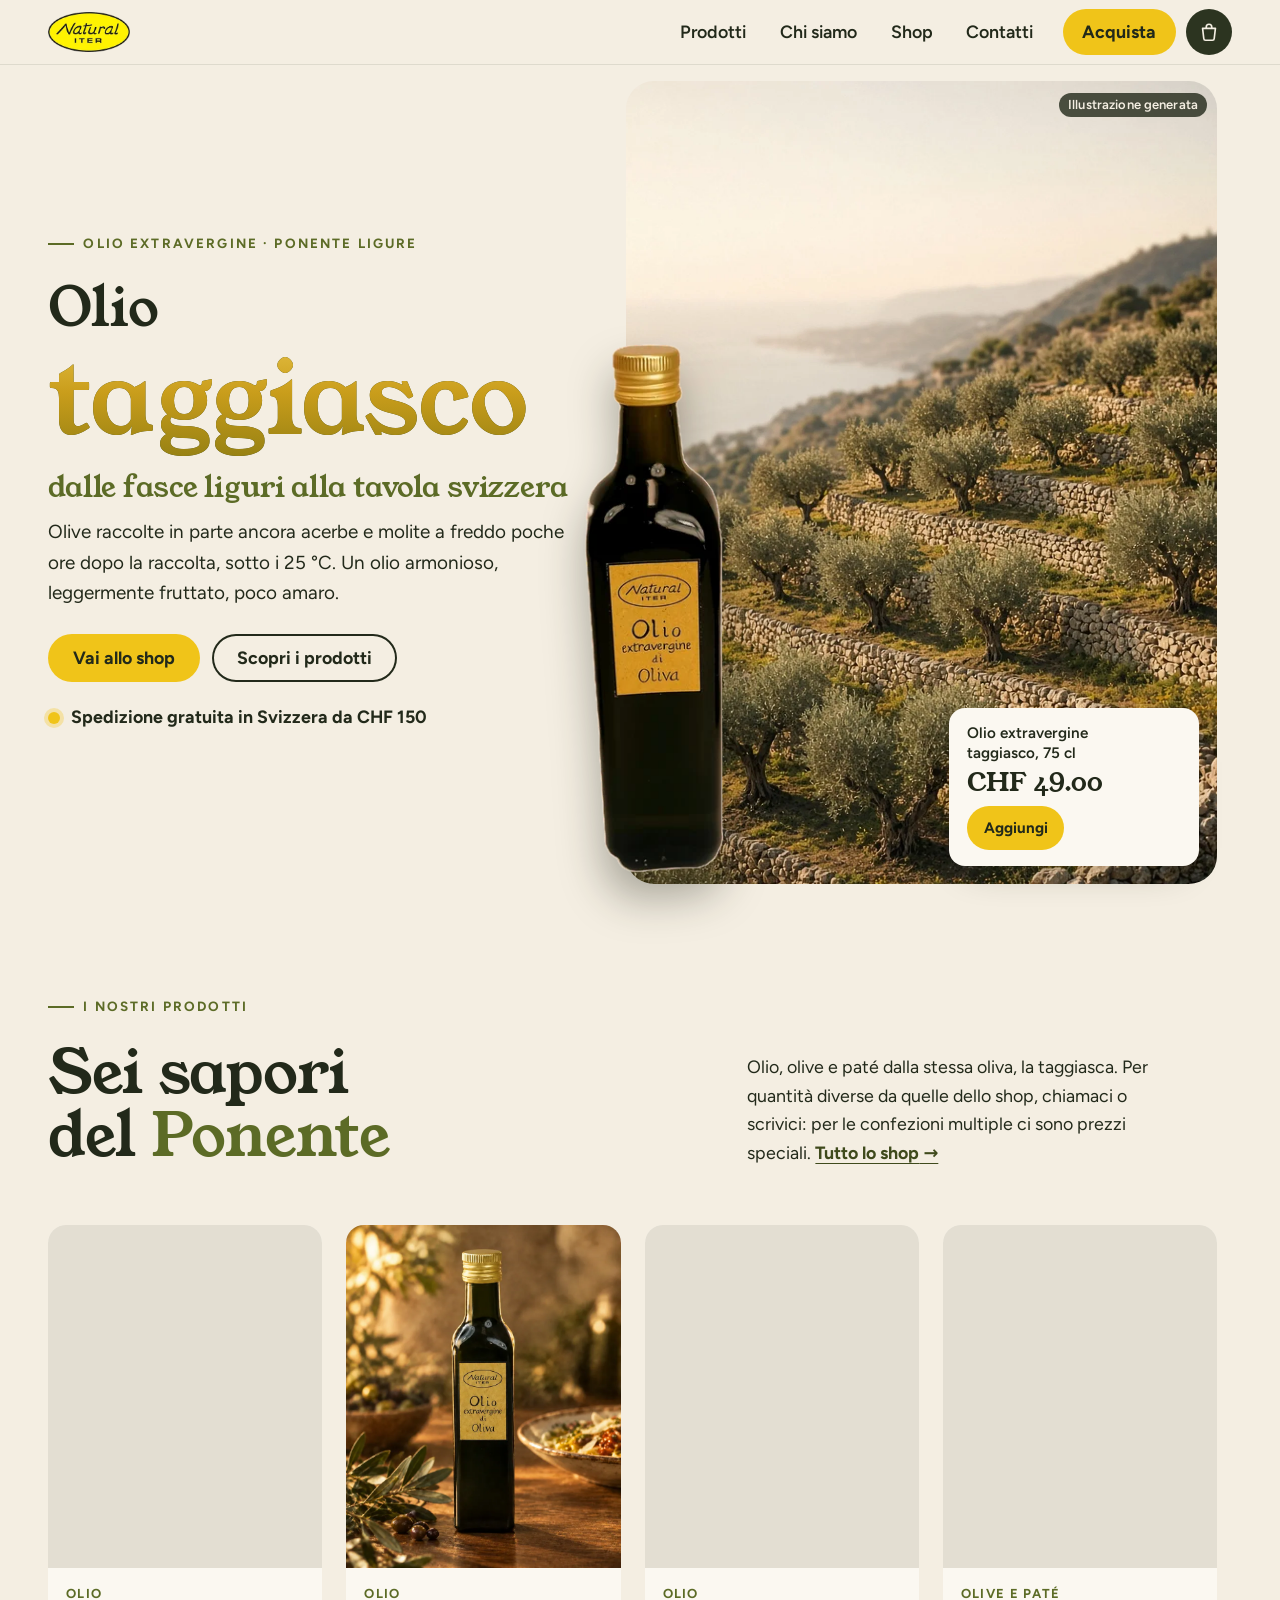
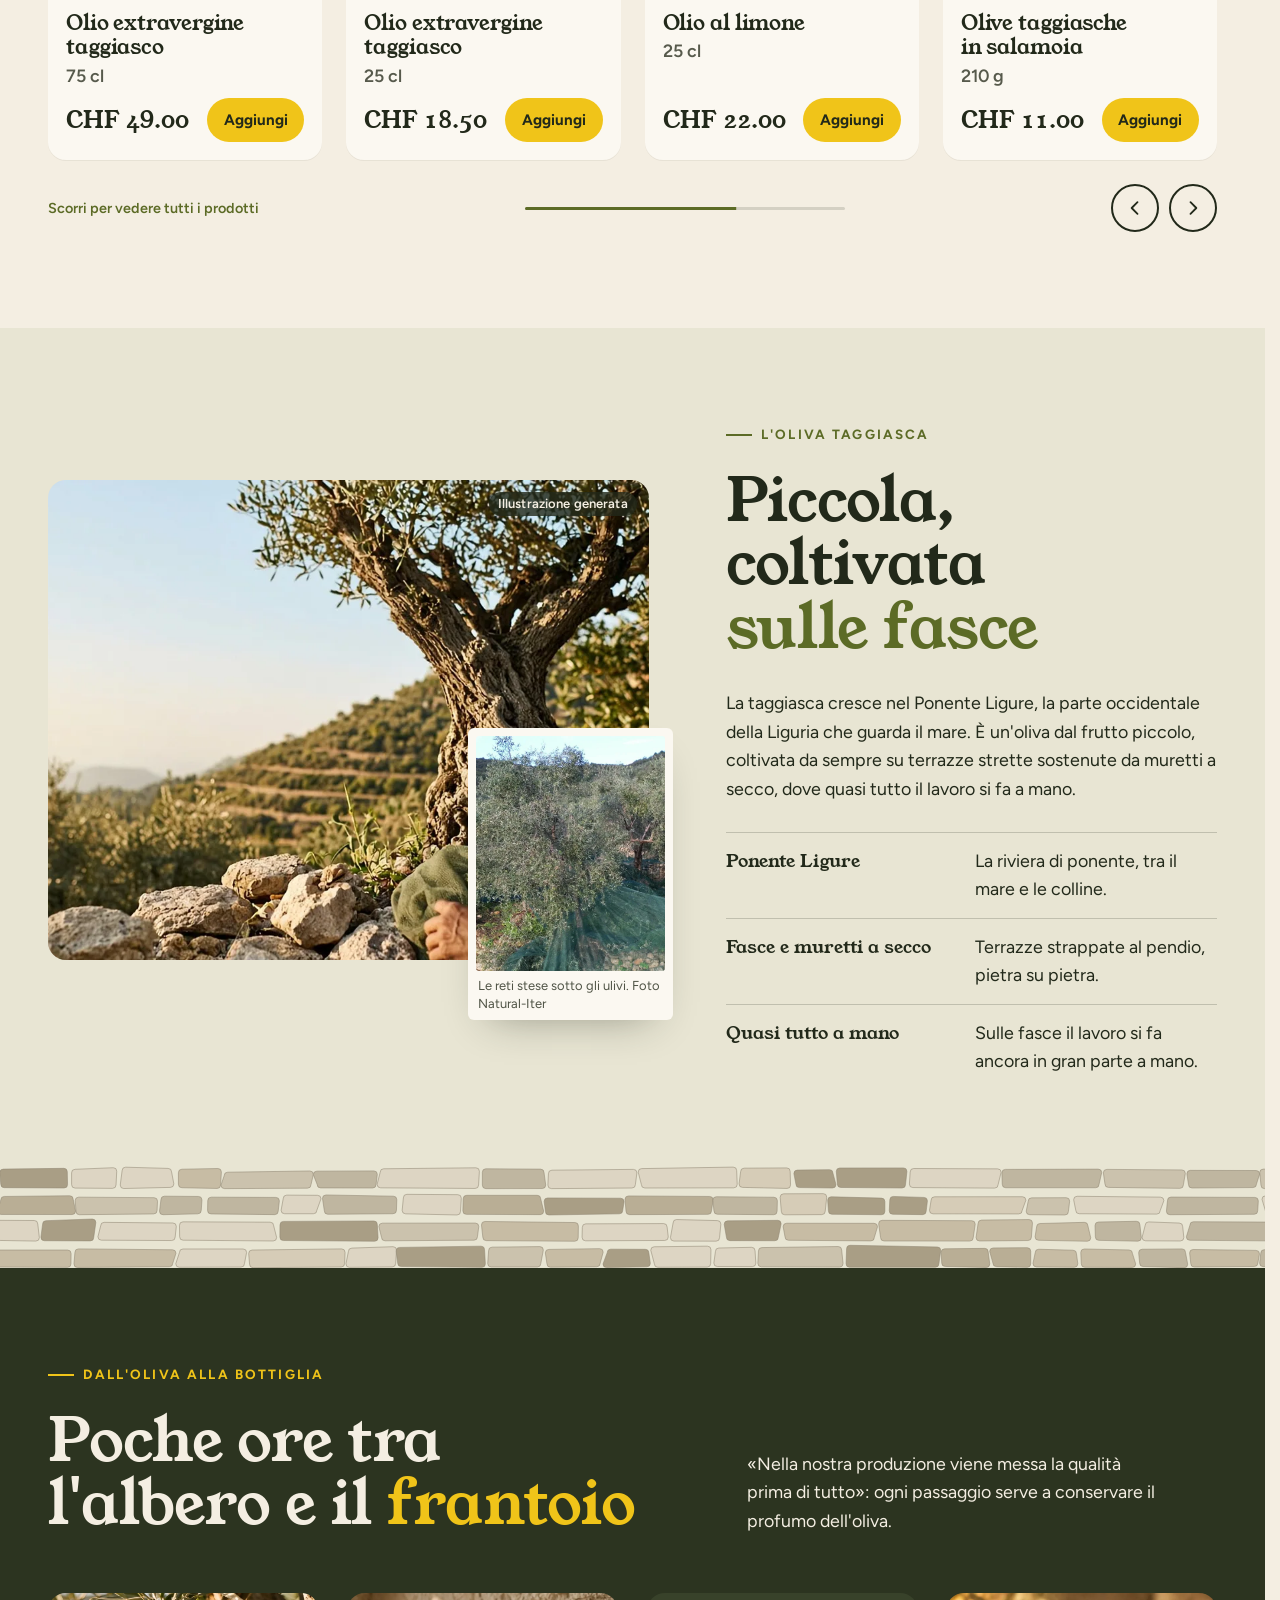
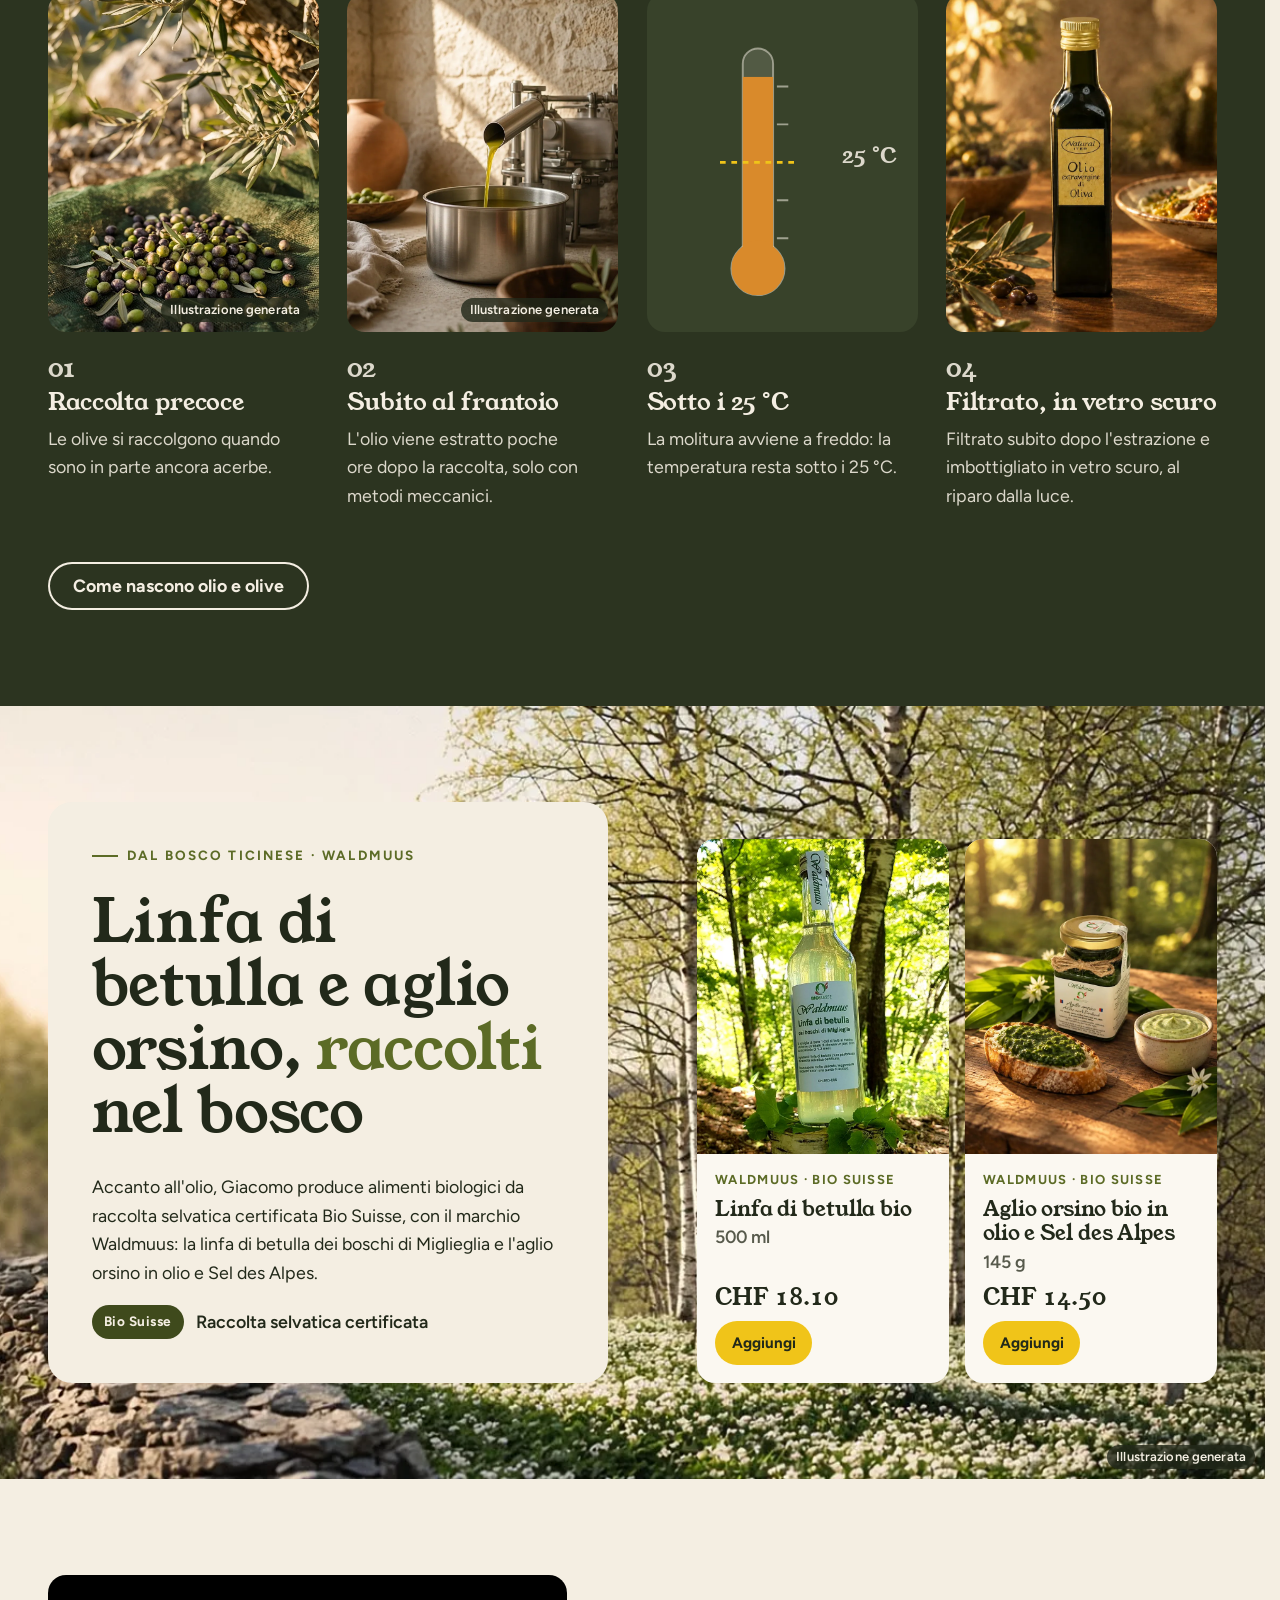
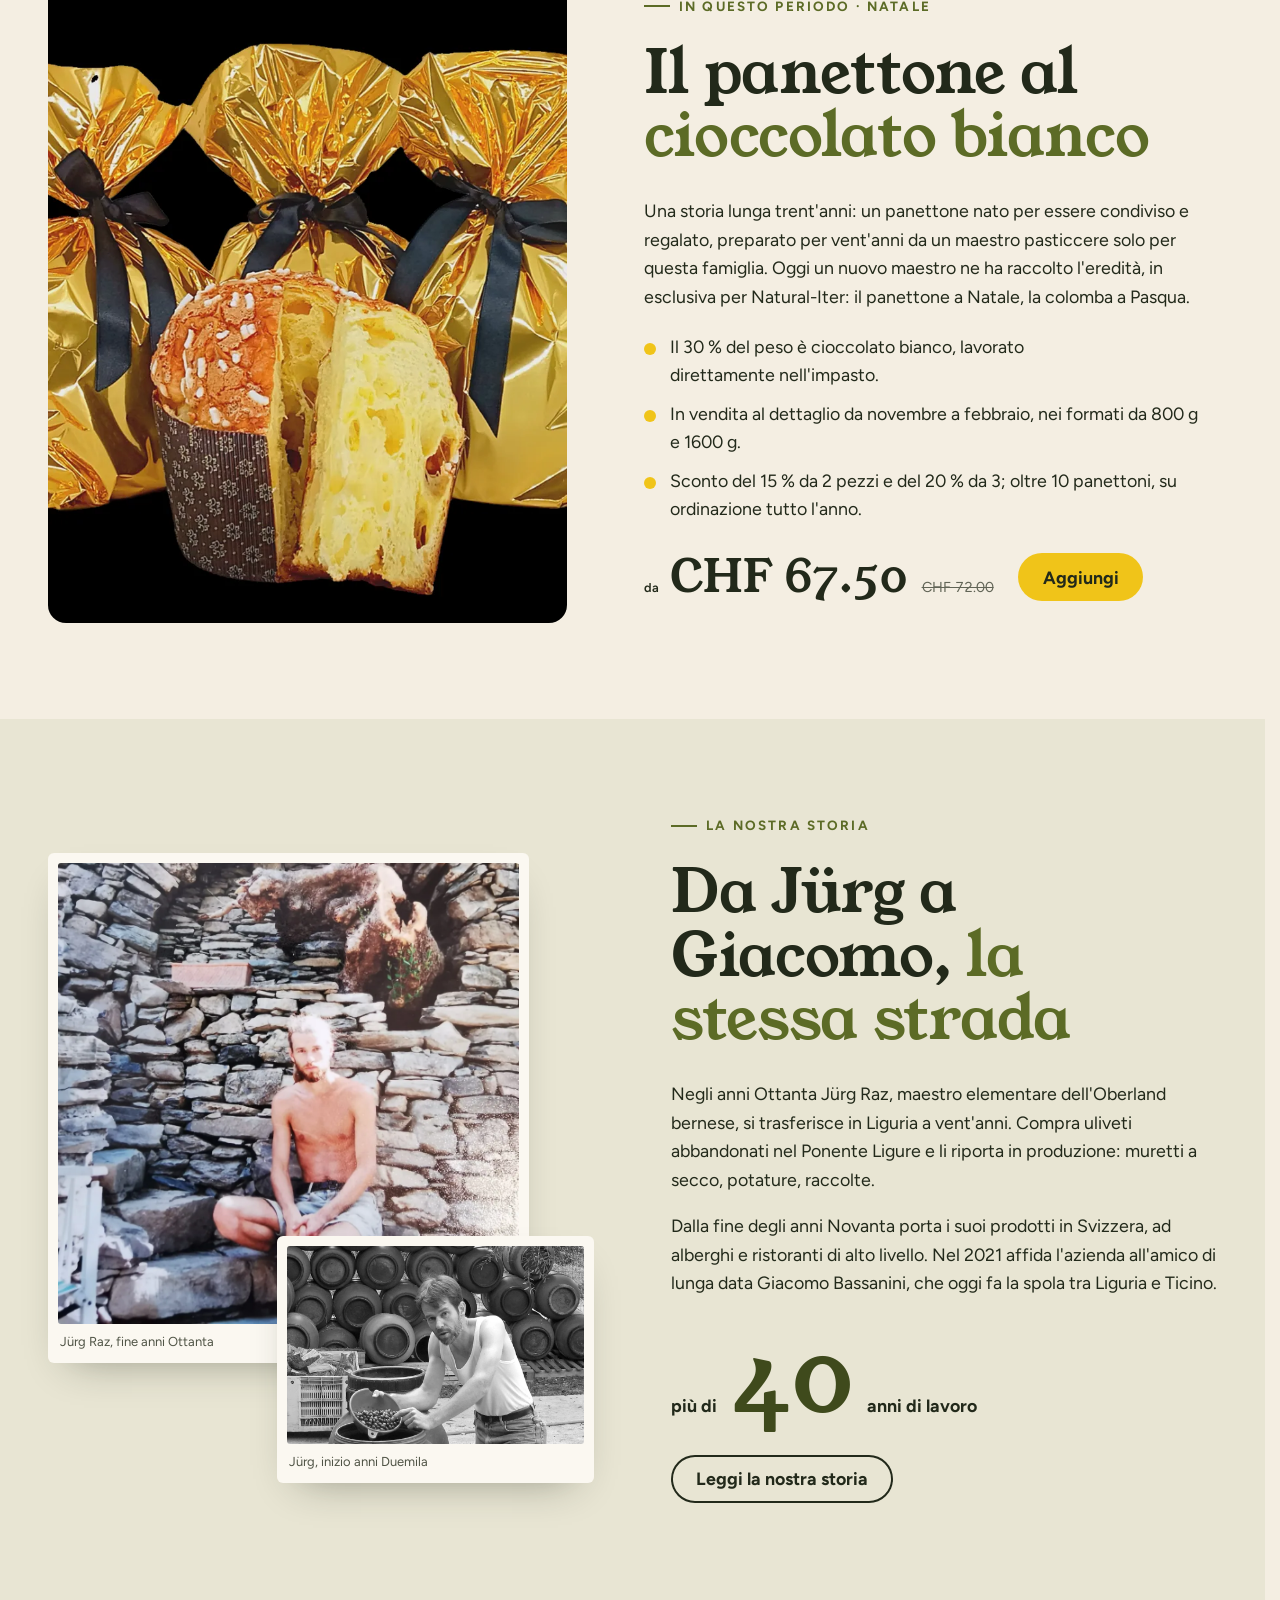
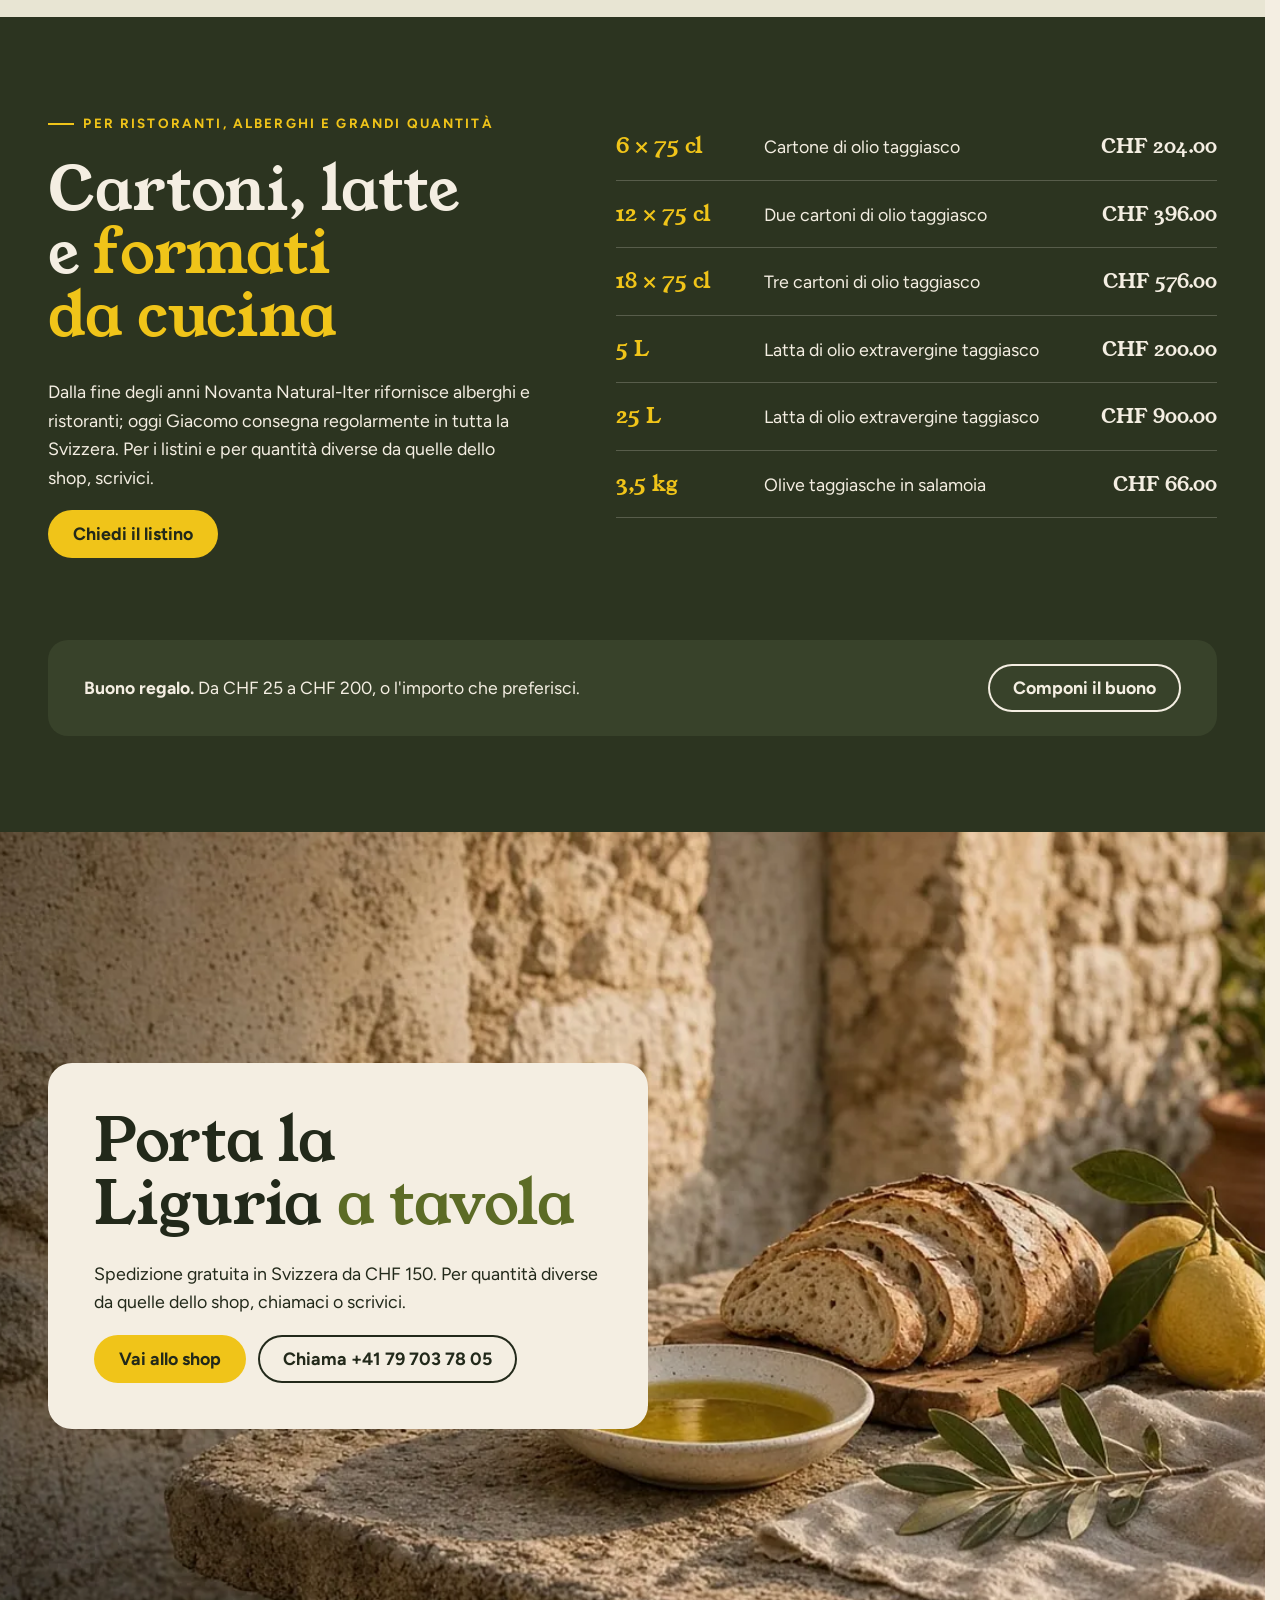
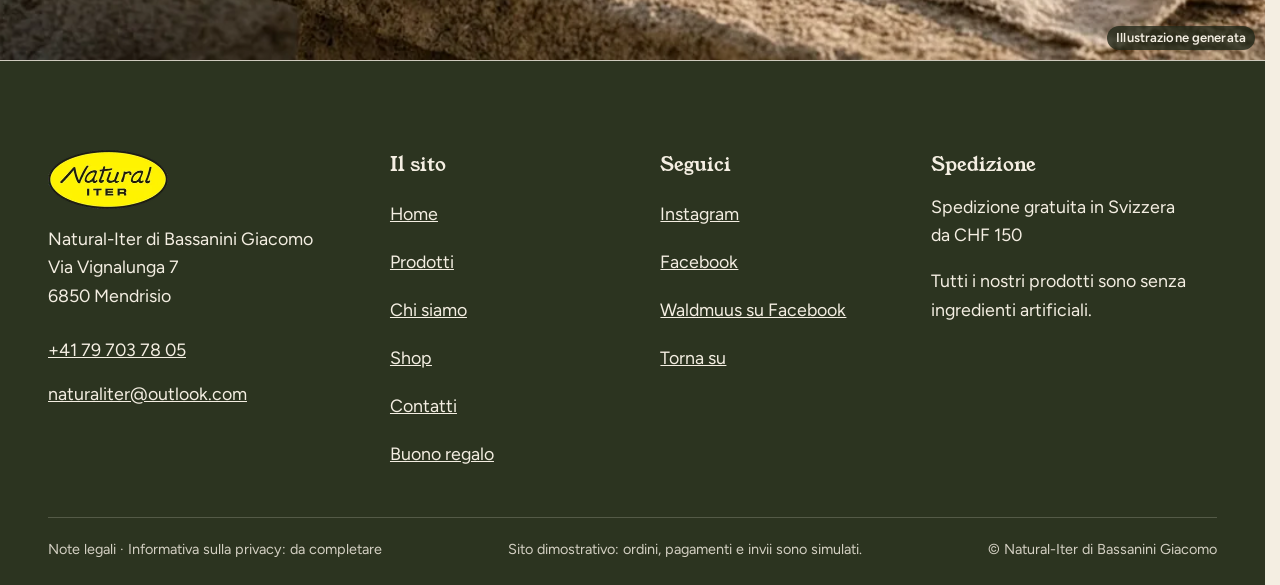
==== index.html @ 584707f2 "Maquette Natural-Iter v1" ====
<!doctype html>
<html lang="it" data-v="1" data-pagina="accueil">
<head>
<meta charset="utf-8">
<meta name="viewport" content="width=device-width, initial-scale=1, viewport-fit=cover">
<title>Natural-Iter · Olio extravergine e olive taggiasche, Mendrisio</title>
<meta name="description" content="Olio extravergine taggiasco del Ponente Ligure, olive, paté e prodotti bio del bosco ticinese. Spedizione gratuita in Svizzera da CHF 150.">
<meta name="robots" content="noindex, nofollow">
<link rel="canonical" href="https://natural-iter-maquette.vercel.app/">
<style>:root{--fond:#f4eee2;--texte:#22291a;--voile-fond:#2c3420;--ouverture-fond:#2c3420;--menu-fond:#2c3420}:root { --entete-h: 72px; --barres-h: 0px; } html { background: var(--fond); color: var(--texte); scrollbar-gutter: stable; } body { margin: 0; background: var(--fond); } html.js:not(.secours):not([data-arrivee="retour"]) [data-anime] { opacity: 0; } html.js:not(.secours):not([data-arrivee="retour"]) [data-anime].vu { opacity: 1; } [data-voile] { position: fixed; inset: 0; z-index: 900; background: var(--voile-fond); transform: translateY(100%); visibility: hidden; pointer-events: none; } html[data-arrivee="voile"]:not(.voile-leve):not(.secours) [data-voile] { transform: none; visibility: visible; } html.secours [data-voile] { visibility: hidden !important; } .ouverture-panneau { position: fixed; inset: 0; z-index: 850; display: none; place-content: center; justify-items: center; background: var(--ouverture-fond, var(--voile-fond)); color: var(--fond); text-align: center; } html.js[data-arrivee="intro"]:not(.secours):not(.intro-finie) .ouverture-panneau { display: grid; } html.defilement-bloque, html.defilement-bloque body, html.js[data-arrivee="intro"]:not(.secours):not(.intro-finie), html.js[data-arrivee="intro"]:not(.secours):not(.intro-finie) body, html[data-arrivee="voile"]:not(.voile-leve):not(.secours), html[data-arrivee="voile"]:not(.voile-leve):not(.secours) body { overflow: hidden; } html.js[data-arrivee="intro"]:not(.secours):not(.intro-finie) { background-color: var(--ouverture-fond, var(--voile-fond)); } html[data-arrivee="voile"]:not(.voile-leve):not(.secours) { background-color: var(--voile-fond); }</style>
<script>(function () {
var d = document.documentElement, ss = null, ls = null;
try { ss = window.sessionStorage; ls = window.localStorage; } catch (e) {}
d.classList.add('js');
var nav = performance.getEntriesByType ? performance.getEntriesByType('navigation')[0] : null;
var type = nav ? nav.type : 'navigate';
var depart = null;
try { depart = JSON.parse(ss.getItem('socle:depart') || 'null'); ss.removeItem('socle:depart'); } catch (e) {}
if (depart && !(Date.now() - depart.t < 15000)) depart = null;
var mode = type === 'back_forward' ? 'retour' : type === 'reload' ? 'intro' : depart ? 'voile' : 'intro';
d.setAttribute('data-arrivee', mode);
if (mode === 'voile' && depart.couleur) d.style.setProperty('--voile-fond', depart.couleur);
if (type === 'reload' && 'scrollRestoration' in history) {
history.scrollRestoration = 'manual';
}
try {
var choisie = ls && ls.getItem('socle:langue');
var langue = (d.lang || '').slice(0, 2);
if (choisie && choisie !== langue && type === 'navigate' && !depart) {
var alt = document.querySelector('link[rel="alternate"][hreflang="' + choisie + '"]');
if (alt) location.replace(new URL(alt.href).pathname + location.search + location.hash);
}
} catch (e) {}
setTimeout(function () { if (!d.classList.contains('demarre')) d.classList.add('secours'); }, 2000);
})();</script>
<link rel="preload" href="/assets/fonts/young-serif-400.woff2" as="font" type="font/woff2" crossorigin>
<link rel="preload" href="/assets/fonts/figtree-400.woff2" as="font" type="font/woff2" crossorigin>
<link rel="stylesheet" href="/assets/css/socle.css?v=1">
<link rel="stylesheet" href="/assets/css/modules.css?v=1">
<link rel="stylesheet" href="/assets/css/site.css?v=1">
<link rel="modulepreload" href="/assets/js/site.js?v=1">
<link rel="modulepreload" href="/assets/js/socle/index.js?v=1">
<script src="/assets/vendor/gsap.min.js" defer></script>
<script src="/assets/vendor/ScrollTrigger.min.js" defer></script>
<script src="/assets/vendor/SplitText.min.js" defer></script>
<script type="module" src="/assets/js/site.js?v=1"></script>
<meta name="theme-color" content="#f4eee2">
<link rel="icon" href="/assets/images/favicon.png" type="image/png">
<link rel="apple-touch-icon" href="/assets/images/apple-touch-icon.png">
<meta property="og:type" content="website">
<meta property="og:site_name" content="Natural-Iter">
<meta property="og:locale" content="it_CH">
<meta property="og:title" content="Natural-Iter · Olio extravergine e olive taggiasche, Mendrisio">
<meta property="og:description" content="Olio extravergine taggiasco del Ponente Ligure, olive, paté e prodotti bio del bosco ticinese. Spedizione gratuita in Svizzera da CHF 150.">
<meta property="og:url" content="https://natural-iter-maquette.vercel.app/">
<meta property="og:image" content="https://natural-iter-maquette.vercel.app/assets/partage/accueil-it.jpg">
<meta property="og:image:width" content="1200">
<meta property="og:image:height" content="630">
<meta property="og:image:alt" content="Natural-Iter, olio taggiasco dalle fasce liguri alla tavola svizzera">
<meta name="twitter:card" content="summary_large_image">
<script type="application/ld+json">{"@context":"https://schema.org","@type":"Store","name":"Natural-Iter di Bassanini Giacomo","url":"https://natural-iter-maquette.vercel.app/","telephone":"+41797037805","email":"naturaliter@outlook.com","address":{"@type":"PostalAddress","streetAddress":"Via Vignalunga 7","postalCode":"6850","addressLocality":"Mendrisio","addressRegion":"TI","addressCountry":"CH"},"founder":"Jürg Raz","employee":{"@type":"Person","name":"Giacomo Bassanini"},"sameAs":["https://www.instagram.com/natural_iter/","https://www.facebook.com/profile.php?id=61551024487038"],"description":"Olio extravergine e olive taggiasche del Ponente Ligure; linfa di betulla e aglio orsino bio da raccolta selvatica certificata Bio Suisse (Waldmuus)."}</script>
</head>
<body id="haut">
<div data-voile data-forme="vague" aria-hidden="true"><svg class="voile-vague voile-vague--haut" viewBox="0 0 1440 120" preserveAspectRatio="none" aria-hidden="true"><path d="M0 120 C 240 20 480 20 720 70 S 1200 130 1440 40 V 120 H 0 Z"/></svg><svg class="voile-vague voile-vague--bas" viewBox="0 0 1440 120" preserveAspectRatio="none" aria-hidden="true"><path d="M0 0 C 240 100 480 100 720 50 S 1200 -10 1440 80 V 0 H 0 Z"/></svg><div class="voile-contenu"><img src="/assets/images/logo-240.webp" alt="" width="100" height="49"><span data-voile-libelle>Home</span></div></div>
<div class="ouverture-panneau" data-ouverture aria-hidden="true">
  <img class="ouverture-logo" src="/assets/images/logo-480.webp" alt="" width="180" height="88">
  <p class="ouverture-ligne">Olio e olive taggiasche · Mendrisio</p>
  <span class="goccia" data-ouverture-objet></span>
</div>
<a class="evitement" href="#contenu">Vai al contenuto</a>
<header data-entete>
  <div class="entete-rangee">
    <a class="entete-logo" href="/" data-libelle="Home" aria-label="Natural-Iter, Home" aria-current="page">
      <img src="/assets/images/logo-240.webp" alt="" width="82" height="40">
    </a>
    <nav data-nav aria-label="Navigazione principale">
      <ul><li><a href="/prodotti" data-libelle="Prodotti">Prodotti</a></li><li><a href="/chi-siamo" data-libelle="Chi siamo">Chi siamo</a></li><li><a href="/shop" data-libelle="Shop">Shop</a></li><li><a href="/contatti" data-libelle="Contatti">Contatti</a></li></ul>
    </nav>
    <div class="entete-actions">
      <a class="bouton bouton--entete" href="/shop" data-libelle="Shop">Acquista</a>
      <button type="button" class="carrello-bottone" data-panier-ouvrir data-envol-cible aria-label="Carrello"><svg viewBox="0 0 24 24" aria-hidden="true"><path d="M5 8h14l-1.3 11.1a2 2 0 0 1-2 1.9H8.3a2 2 0 0 1-2-1.9Z"/><path d="M9 8V6.5a3 3 0 0 1 6 0V8"/></svg><span class="pet-compte est-vide" data-panier-compte>0</span></button>
      <button type="button" data-menu-bouton aria-controls="menu" aria-expanded="false" data-libelle-ouvrir="Menu" data-libelle-fermer="Chiudi"><span data-libelle-bouton>Menu</span></button>
      <a class="menu-sansjs" href="#menu" data-menu-lien>Menu</a>
    </div>
  </div>
</header>
<script>/* Avant le premier affichage : rangées de la navigation (même règle que ajusterNav dans assets/js/socle/entete.js)
   et hauteur réelle de l'en-tête, pour que rien ne saute quand le JavaScript du site prend la main. */
(function () {
  var h = document.documentElement, u = document.querySelector('[data-nav] ul'), e = document.querySelector('[data-entete]');
  if (u) {
    var deborde = function () { return u.scrollWidth > u.clientWidth + 1; }, c = deborde();
    if (c && window.matchMedia('(min-width: 900px)').matches) {
      h.classList.add('nav-deux-rangees'); c = deborde();
      if (c) { h.classList.add('nav-deux-lignes'); var a = u.querySelector('a'); c = !a || u.getBoundingClientRect().height > a.getBoundingClientRect().height * 2.5; }
      if (c) h.classList.remove('nav-deux-rangees', 'nav-deux-lignes');
    }
    if (c) h.classList.add('nav-compacte');
  }
  if (e) h.style.setProperty('--entete-h', Math.round(e.getBoundingClientRect().height) + 'px');
})();</script>
<span id="menu-ferme" aria-hidden="true"></span>
<div id="menu" data-menu role="dialog" aria-modal="true" aria-label="Menu">
  <p class="menu-sansjs-fermer"><a href="#menu-ferme">Chiudi</a></p>
  <ul><li style="--i:0"><a href="/" class="menu-lien" data-libelle="Home" aria-current="page">Home</a></li><li style="--i:1"><a href="/prodotti" class="menu-lien" data-libelle="Prodotti">Prodotti</a></li><li style="--i:2"><a href="/chi-siamo" class="menu-lien" data-libelle="Chi siamo">Chi siamo</a></li><li style="--i:3"><a href="/shop" class="menu-lien" data-libelle="Shop">Shop</a></li><li style="--i:4"><a href="/contatti" class="menu-lien" data-libelle="Contatti">Contatti</a></li><li style="--i:5"><a href="/shop#buono-regalo" class="menu-lien menu-lien--piccolo" data-libelle="Shop">Buono regalo</a></li></ul>
  <p class="menu-contatti"><a class="bouton" href="tel:+41797037805">Chiama +41 79 703 78 05</a></p>
  <p class="menu-nota">Spedizione gratuita in Svizzera da CHF 150</p>
</div>
<main id="contenu" tabindex="-1">
<section class="apertura" id="inizio">
  <div class="apertura-testo">
    <p class="sopra" data-anime="gsap">Olio extravergine · Ponente Ligure</p>
    <h1 class="apertura-titolo">
      <span class="apertura-riga">Olio</span>
      <span class="olio-parola" data-iris-centre data-effet="olio-titolo" data-testo="taggiasco">taggiasco</span>
      <span class="apertura-sotto">dalle fasce liguri alla tavola svizzera</span>
    </h1>
    <p class="apertura-intro" data-anime="gsap">Olive raccolte in parte ancora acerbe e molite a freddo poche ore dopo la raccolta, sotto i 25 °C. Un olio armonioso, leggermente fruttato, poco amaro.</p>
    <div class="apertura-azioni" data-anime="gsap">
      <a href="/shop" class="bouton" data-libelle="Shop" data-action-principale data-survol="magnetique">Vai allo shop</a>
      <a href="/prodotti" class="bouton bouton--contour" data-libelle="Prodotti">Scopri i prodotti</a>
    </div>
    <p class="apertura-info" data-info-cle data-anime="gsap"><span class="punto-giallo" aria-hidden="true"></span>Spedizione gratuita in Svizzera da CHF 150</p>
  </div>
  <div class="apertura-scena">
    <figure class="media apertura-media" data-grok data-fx="parallaxe" data-fx-force="8" style="--cadrage:50% 50%">
  <picture><source media="(max-width: 760px) and (orientation: portrait)" srcset="/assets/images/grok/fasce-mobile-640.webp 640w, /assets/images/grok/fasce-mobile-1080.webp 1080w" sizes="(max-width: 760px) 100vw, 52vw">
    <img src="/assets/images/grok/fasce-1280.webp" srcset="/assets/images/grok/fasce-640.webp 640w, /assets/images/grok/fasce-1280.webp 1280w, /assets/images/grok/fasce-1920.webp 1920w" sizes="(max-width: 760px) 100vw, 52vw" alt="Fasce di ulivi sostenute da muretti a secco nel Ponente Ligure, il mare sullo sfondo" width="1280" height="1600" fetchpriority="high" loading="eager" decoding="async">
  </picture><figcaption class="mention-ia">Illustrazione generata</figcaption>
</figure>
    <figure class="apertura-bottiglia" data-superpose data-anime="gsap">
      <img src="/assets/images/bottiglia-75-900.webp" srcset="/assets/images/bottiglia-75-560.webp 243w, /assets/images/bottiglia-75-900.webp 389w, /assets/images/bottiglia-75-1300.webp 562w" sizes="(max-width: 760px) 30vw, 13vw" alt="Bottiglia da 75 cl di olio extravergine Natural-Iter" width="389" height="1440" fetchpriority="high" decoding="async">
    </figure>
    <div class="cartellino" data-superpose data-anime="gsap" data-panier-produit>
      <p class="cartellino-nome">Olio extravergine taggiasco, 75 cl</p>
      <p class="cartellino-prezzo" data-prix>CHF 49.00</p>
      <button type="button" class="bouton bouton--piccolo" data-panier-ajouter="olio-75" data-nom="Olio extravergine taggiasco 75 cl" data-prix="49" data-image="/assets/images/olio-75-800.webp" aria-label="Aggiungi Olio extravergine taggiasco 75 cl">Aggiungi</button>
    </div>
  </div>
</section>
<section class="sezione vetrina" id="prodotti">
  <div class="conteneur sezione-testa">
    <div>
      <p class="sopra" data-anime>I nostri prodotti</p>
      <h2 data-anime="lignes">Sei sapori del <em>Ponente</em></h2>
    </div>
    <p class="sezione-testa-lato" data-anime>Olio, olive e paté dalla stessa oliva, la taggiasca. Per quantità diverse da quelle dello shop, chiamaci o scrivici: per le confezioni multiple ci sono prezzi speciali. <a href="/shop" class="freccia" data-libelle="Shop">Tutto lo shop</a></p>
  </div>
  <div class="conteneur vetrina-griglia" data-anime="cascade" data-scorri data-vetrina tabindex="0" role="region" aria-label="Prodotti in evidenza, scorrimento orizzontale">
    <article class="prodotto " id="p-olio-75" data-panier-produit data-categoria="olio" data-prezzo="49" data-nome="Olio extravergine taggiasco 75 cl">
  <figure class="media prodotto-media" style="--cadrage:50% 50%">
  <picture>
    <img src="/assets/images/olio-75-1600.webp" srcset="/assets/images/olio-75-800.webp 800w, /assets/images/olio-75-1600.webp 1600w" sizes="(max-width: 760px) 76vw, 24vw" alt="Bottiglia di olio extravergine taggiasco da 75 cl" width="1600" height="2001" loading="lazy" decoding="async">
  </picture>
</figure>
  <div class="prodotto-testo">
    <p class="prodotto-sopra"><span>Olio</span></p>
    <h3 class="prodotto-nome">Olio extravergine taggiasco</h3>
    <p class="prodotto-formato">75 cl</p>
    <div class="prodotto-riga">
      <p class="prodotto-prezzo" data-prix>CHF 49.00</p>
      <button type="button" class="bouton bouton--aggiungi" data-panier-ajouter="olio-75" data-nom="Olio extravergine taggiasco 75 cl" data-prix="49" aria-label="Aggiungi Olio extravergine taggiasco 75 cl">Aggiungi</button>
    </div>
  </div>
</article><article class="prodotto " id="p-olio-25" data-panier-produit data-categoria="olio" data-prezzo="18.5" data-nome="Olio extravergine taggiasco 25 cl">
  <figure class="media prodotto-media" style="--cadrage:50% 50%">
  <picture>
    <img src="/assets/images/olio-25-1600.webp" srcset="/assets/images/olio-25-800.webp 800w, /assets/images/olio-25-1600.webp 1600w" sizes="(max-width: 760px) 76vw, 24vw" alt="Bottiglia di olio extravergine taggiasco da 25 cl" width="1600" height="2001" loading="lazy" decoding="async">
  </picture>
</figure>
  <div class="prodotto-testo">
    <p class="prodotto-sopra"><span>Olio</span></p>
    <h3 class="prodotto-nome">Olio extravergine taggiasco</h3>
    <p class="prodotto-formato">25 cl</p>
    <div class="prodotto-riga">
      <p class="prodotto-prezzo" data-prix>CHF 18.50</p>
      <button type="button" class="bouton bouton--aggiungi" data-panier-ajouter="olio-25" data-nom="Olio extravergine taggiasco 25 cl" data-prix="18.5" aria-label="Aggiungi Olio extravergine taggiasco 25 cl">Aggiungi</button>
    </div>
  </div>
</article><article class="prodotto " id="p-olio-limone" data-panier-produit data-categoria="olio" data-prezzo="22" data-nome="Olio al limone 25 cl">
  <figure class="media prodotto-media" style="--cadrage:50% 50%">
  <picture>
    <img src="/assets/images/olio-limone-800.webp" srcset="/assets/images/olio-limone-800.webp 800w" sizes="(max-width: 760px) 76vw, 24vw" alt="Olio al limone da 25 cl con limoni freschi" width="800" height="1000" loading="lazy" decoding="async">
  </picture>
</figure>
  <div class="prodotto-testo">
    <p class="prodotto-sopra"><span>Olio</span></p>
    <h3 class="prodotto-nome">Olio al limone</h3>
    <p class="prodotto-formato">25 cl</p>
    <div class="prodotto-riga">
      <p class="prodotto-prezzo" data-prix>CHF 22.00</p>
      <button type="button" class="bouton bouton--aggiungi" data-panier-ajouter="olio-limone" data-nom="Olio al limone 25 cl" data-prix="22" aria-label="Aggiungi Olio al limone 25 cl">Aggiungi</button>
    </div>
  </div>
</article><article class="prodotto " id="p-olive-salamoia" data-panier-produit data-categoria="olive" data-prezzo="11" data-nome="Olive taggiasche in salamoia 210 g">
  <figure class="media prodotto-media" style="--cadrage:50% 50%">
  <picture>
    <img src="/assets/images/olive-salamoia-800.webp" srcset="/assets/images/olive-salamoia-800.webp 800w" sizes="(max-width: 760px) 76vw, 24vw" alt="Vasetto di olive taggiasche in salamoia" width="800" height="1000" loading="lazy" decoding="async">
  </picture>
</figure>
  <div class="prodotto-testo">
    <p class="prodotto-sopra"><span>Olive e paté</span></p>
    <h3 class="prodotto-nome">Olive taggiasche in salamoia</h3>
    <p class="prodotto-formato">210 g</p>
    <div class="prodotto-riga">
      <p class="prodotto-prezzo" data-prix>CHF 11.00</p>
      <button type="button" class="bouton bouton--aggiungi" data-panier-ajouter="olive-salamoia" data-nom="Olive taggiasche in salamoia 210 g" data-prix="11" aria-label="Aggiungi Olive taggiasche in salamoia 210 g">Aggiungi</button>
    </div>
  </div>
</article><article class="prodotto " id="p-olive-snocciolate" data-panier-produit data-categoria="olive" data-prezzo="15" data-nome="Olive taggiasche snocciolate in olio 180 g">
  <figure class="media prodotto-media" style="--cadrage:50% 50%">
  <picture>
    <img src="/assets/images/olive-snocciolate-800.webp" srcset="/assets/images/olive-snocciolate-800.webp 800w" sizes="(max-width: 760px) 76vw, 24vw" alt="Vasetto di olive taggiasche snocciolate in olio" width="800" height="1000" loading="lazy" decoding="async">
  </picture>
</figure>
  <div class="prodotto-testo">
    <p class="prodotto-sopra"><span>Olive e paté</span></p>
    <h3 class="prodotto-nome">Olive taggiasche snocciolate in olio</h3>
    <p class="prodotto-formato">180 g</p>
    <div class="prodotto-riga">
      <p class="prodotto-prezzo" data-prix>CHF 15.00</p>
      <button type="button" class="bouton bouton--aggiungi" data-panier-ajouter="olive-snocciolate" data-nom="Olive taggiasche snocciolate in olio 180 g" data-prix="15" aria-label="Aggiungi Olive taggiasche snocciolate in olio 180 g">Aggiungi</button>
    </div>
  </div>
</article><article class="prodotto " id="p-pate" data-panier-produit data-categoria="olive" data-prezzo="8.5" data-nome="Paté di olive taggiasche 90 g">
  <figure class="media prodotto-media" style="--cadrage:50% 50%">
  <picture>
    <img src="/assets/images/pate-800.webp" srcset="/assets/images/pate-800.webp 800w" sizes="(max-width: 760px) 76vw, 24vw" alt="Paté di olive taggiasche spalmato sul pane" width="800" height="1000" loading="lazy" decoding="async">
  </picture>
</figure>
  <div class="prodotto-testo">
    <p class="prodotto-sopra"><span>Olive e paté</span></p>
    <h3 class="prodotto-nome">Paté di olive taggiasche</h3>
    <p class="prodotto-formato">90 g</p>
    <div class="prodotto-riga">
      <p class="prodotto-prezzo" data-prix>CHF 8.50</p>
      <button type="button" class="bouton bouton--aggiungi" data-panier-ajouter="pate" data-nom="Paté di olive taggiasche 90 g" data-prix="8.5" aria-label="Aggiungi Paté di olive taggiasche 90 g">Aggiungi</button>
    </div>
  </div>
</article>
  </div>
  <div class="conteneur vetrina-comandi">
    <p class="scorri-nota" aria-hidden="true">Scorri per vedere tutti i prodotti</p>
    <div class="vetrina-avanzamento" aria-hidden="true"><span></span></div>
    <div class="vetrina-frecce">
      <button type="button" data-vetrina-prec aria-label="Prodotti precedenti"><svg viewBox="0 0 24 24" aria-hidden="true"><path d="M15 5l-7 7 7 7"/></svg></button>
      <button type="button" data-vetrina-succ aria-label="Prodotti successivi"><svg viewBox="0 0 24 24" aria-hidden="true"><path d="M9 5l7 7-7 7"/></svg></button>
    </div>
  </div>
</section>
<section class="sezione taggiasca fondo-salvia" id="taggiasca">
  <div class="conteneur taggiasca-griglia">
    <div class="taggiasca-immagini">
      <figure class="media taggiasca-media" data-grok data-fx="zoom" style="--cadrage:50% 50%">
  <picture><source media="(max-width: 760px) and (orientation: portrait)" srcset="/assets/images/grok/muretto-mobile-640.webp 640w, /assets/images/grok/muretto-mobile-1080.webp 1080w" sizes="(max-width: 760px) 100vw, 55vw">
    <img src="/assets/images/grok/muretto-1280.webp" srcset="/assets/images/grok/muretto-640.webp 640w, /assets/images/grok/muretto-1280.webp 1280w, /assets/images/grok/muretto-1920.webp 1920w" sizes="(max-width: 760px) 100vw, 55vw" alt="Muretto a secco e vecchio ulivo su una fascia ligure" width="1280" height="720" loading="lazy" decoding="async">
  </picture><figcaption class="mention-ia">Illustrazione generata</figcaption>
</figure>
      <figure class="media taggiasca-reale" data-superpose data-fx="vitesse" data-fx-force="2" style="--cadrage:50% 50%">
  <picture>
    <img src="/assets/images/uliveto-reti-800.webp" srcset="/assets/images/uliveto-reti-640.webp 640w, /assets/images/uliveto-reti-800.webp 800w" sizes="(max-width: 760px) 40vw, 16vw" alt="Uliveto con le reti di raccolta stese sotto gli alberi" width="800" height="1000" loading="lazy" decoding="async">
  </picture><figcaption class="media-legende">Le reti stese sotto gli ulivi. Foto Natural-Iter</figcaption>
</figure>
    </div>
    <div class="taggiasca-testo">
      <p class="sopra" data-anime>L&#39;oliva taggiasca</p>
      <h2 data-anime="lignes">Piccola, coltivata <em>sulle fasce</em></h2>
      <p data-anime>La taggiasca cresce nel Ponente Ligure, la parte occidentale della Liguria che guarda il mare. È un&#39;oliva dal frutto piccolo, coltivata da sempre su terrazze strette sostenute da muretti a secco, dove quasi tutto il lavoro si fa a mano.</p>
      <ul class="fatti" data-anime="cascade">
        <li><strong>Ponente Ligure</strong><span>La riviera di ponente, tra il mare e le colline.</span></li>
        <li><strong>Fasce e muretti a secco</strong><span>Terrazze strappate al pendio, pietra su pietra.</span></li>
        <li><strong>Quasi tutto a mano</strong><span>Sulle fasce il lavoro si fa ancora in gran parte a mano.</span></li>
      </ul>
    </div>
  </div>
  <div class="muretto-fascia" data-effet="muretto"><svg class="muretto" viewBox="0 0 1440 120" preserveAspectRatio="xMidYMax slice" aria-hidden="true" focusable="false"><path class="pietra" d="M3.7 7.0 L72.6 6.1 Q76.6 6.1 76.6 10.1 L76.9 24.5 Q76.9 28.5 72.9 28.5 L4.9 28.1 Q0.9 28.1 0.9 24.1 L-0.3 11.0 Q-0.3 7.0 3.7 7.0 Z" fill="#a99e85" style="--x:0.027;--r:3"/><path class="pietra" d="M85.5 7.2 L128.9 5.4 Q132.9 5.4 132.9 9.4 L132.1 24.9 Q132.1 28.9 128.1 28.9 L85.5 28.6 Q81.5 28.6 81.5 24.6 L81.5 11.2 Q81.5 7.2 85.5 7.2 Z" fill="#ddd5c3" style="--x:0.074;--r:3"/><path class="pietra" d="M143.0 4.8 L191.3 6.2 Q195.3 6.2 195.3 10.2 L197.9 23.8 Q197.9 27.8 193.9 27.8 L140.9 29.1 Q136.9 29.1 136.9 25.1 L139.0 8.8 Q139.0 4.8 143.0 4.8 Z" fill="#ddd5c3" style="--x:0.116;--r:3"/><path class="pietra" d="M207.1 7.1 L248.0 6.3 Q252.0 6.3 252.0 10.3 L251.1 25.0 Q251.1 29.0 247.1 29.0 L207.1 28.2 Q203.1 28.2 203.1 24.2 L203.1 11.1 Q203.1 7.1 207.1 7.1 Z" fill="#c7bca4" style="--x:0.157;--r:3"/><path class="pietra" d="M259.2 10.5 L352.7 9.1 Q356.7 9.1 356.7 13.1 L354.0 24.7 Q354.0 28.7 350.0 28.7 L255.6 29.2 Q251.6 29.2 251.6 25.2 L255.2 14.5 Q255.2 10.5 259.2 10.5 Z" fill="#cbc2ad" style="--x:0.212;--r:3"/><path class="pietra" d="M360.7 9.3 L425.5 9.0 Q429.5 9.0 429.5 13.0 L428.1 24.5 Q428.1 28.5 424.1 28.5 L365.0 28.4 Q361.0 28.4 361.0 24.4 L356.7 13.3 Q356.7 9.3 360.7 9.3 Z" fill="#bfb6a0" style="--x:0.273;--r:3"/><path class="pietra" d="M436.8 6.6 L541.7 5.5 Q545.7 5.5 545.7 9.5 L544.8 25.0 Q544.8 29.0 540.8 29.0 L433.3 28.3 Q429.3 28.3 429.3 24.3 L432.8 10.6 Q432.8 6.6 436.8 6.6 Z" fill="#ddd5c3" style="--x:0.340;--r:3"/><path class="pietra" d="M553.1 6.6 L615.3 7.0 Q619.3 7.0 619.3 11.0 L621.2 25.1 Q621.2 29.1 617.2 29.1 L553.1 29.2 Q549.1 29.2 549.1 25.2 L549.1 10.6 Q549.1 6.6 553.1 6.6 Z" fill="#bfb6a0" style="--x:0.407;--r:3"/><path class="pietra" d="M628.3 8.2 L721.0 7.3 Q725.0 7.3 725.0 11.3 L723.3 24.5 Q723.3 28.5 719.3 28.5 L627.7 29.2 Q623.7 29.2 623.7 25.2 L624.3 12.2 Q624.3 8.2 628.3 8.2 Z" fill="#ddd5c3" style="--x:0.468;--r:3"/><path class="pietra" d="M730.5 6.4 L834.6 4.7 Q838.6 4.7 838.6 8.7 L839.2 24.3 Q839.2 28.3 835.2 28.3 L734.1 28.5 Q730.1 28.5 730.1 24.5 L726.5 10.4 Q726.5 6.4 730.5 6.4 Z" fill="#ddd5c3" style="--x:0.544;--r:3"/><path class="pietra" d="M847.1 5.9 L895.5 5.6 Q899.5 5.6 899.5 9.6 L899.9 25.0 Q899.9 29.0 895.9 29.0 L845.3 27.8 Q841.3 27.8 841.3 23.8 L843.1 9.9 Q843.1 5.9 847.1 5.9 Z" fill="#d6ccb7" style="--x:0.605;--r:3"/><path class="pietra" d="M907.7 8.1 L944.2 7.6 Q948.2 7.6 948.2 11.6 L951.6 24.5 Q951.6 28.5 947.6 28.5 L910.0 28.0 Q906.0 28.0 906.0 24.0 L903.7 12.1 Q903.7 8.1 907.7 8.1 Z" fill="#a99e85" style="--x:0.644;--r:3"/><path class="pietra" d="M956.0 5.7 L1028.4 5.6 Q1032.4 5.6 1032.4 9.6 L1030.8 24.5 Q1030.8 28.5 1026.8 28.5 L957.2 27.9 Q953.2 27.9 953.2 23.9 L952.0 9.7 Q952.0 5.7 956.0 5.7 Z" fill="#a99e85" style="--x:0.689;--r:3"/><path class="pietra" d="M1040.1 6.3 L1135.6 6.7 Q1139.6 6.7 1139.6 10.7 L1136.2 24.6 Q1136.2 28.6 1132.2 28.6 L1039.2 28.0 Q1035.2 28.0 1035.2 24.0 L1036.1 10.3 Q1036.1 6.3 1040.1 6.3 Z" fill="#ddd5c3" style="--x:0.755;--r:3"/><path class="pietra" d="M1144.5 7.3 L1250.1 7.0 Q1254.1 7.0 1254.1 11.0 L1251.1 24.2 Q1251.1 28.2 1247.1 28.2 L1144.9 28.2 Q1140.9 28.2 1140.9 24.2 L1140.5 11.3 Q1140.5 7.3 1144.5 7.3 Z" fill="#bfb6a0" style="--x:0.831;--r:3"/><path class="pietra" d="M1260.0 7.3 L1345.3 7.9 Q1349.3 7.9 1349.3 11.9 L1347.1 24.9 Q1347.1 28.9 1343.1 28.9 L1261.8 27.8 Q1257.8 27.8 1257.8 23.8 L1256.0 11.3 Q1256.0 7.3 1260.0 7.3 Z" fill="#cbc2ad" style="--x:0.905;--r:3"/><path class="pietra" d="M1355.1 8.4 L1429.9 8.6 Q1433.9 8.6 1433.9 12.6 L1430.3 24.0 Q1430.3 28.0 1426.3 28.0 L1356.9 28.5 Q1352.9 28.5 1352.9 24.5 L1351.1 12.4 Q1351.1 8.4 1355.1 8.4 Z" fill="#bfb6a0" style="--x:0.967;--r:3"/><path class="pietra" d="M1438.0 7.0 L1529.7 8.1 Q1533.7 8.1 1533.7 12.1 L1532.2 23.9 Q1532.2 27.9 1528.2 27.9 L1439.4 29.2 Q1435.4 29.2 1435.4 25.2 L1434.0 11.0 Q1434.0 7.0 1438.0 7.0 Z" fill="#cbc2ad" style="--x:1.031;--r:3"/><path class="pietra" d="M4.9 38.1 L79.3 37.3 Q83.3 37.3 83.3 41.3 L86.0 54.7 Q86.0 58.7 82.0 58.7 L1.3 58.6 Q-2.7 58.6 -2.7 54.6 L0.9 42.1 Q0.9 38.1 4.9 38.1 Z" fill="#b9ae95" style="--x:0.029;--r:2"/><path class="pietra" d="M89.6 38.9 L175.3 39.5 Q179.3 39.5 179.3 43.5 L178.8 54.0 Q178.8 58.0 174.8 58.0 L90.5 58.9 Q86.5 58.9 86.5 54.9 L85.6 42.9 Q85.6 38.9 89.6 38.9 Z" fill="#cbc2ad" style="--x:0.092;--r:2"/><path class="pietra" d="M187.2 37.8 L225.9 38.1 Q229.9 38.1 229.9 42.1 L229.1 53.9 Q229.1 57.9 225.1 57.9 L185.6 58.9 Q181.6 58.9 181.6 54.9 L183.2 41.8 Q183.2 37.8 187.2 37.8 Z" fill="#bfb6a0" style="--x:0.143;--r:2"/><path class="pietra" d="M240.5 38.9 L314.0 39.2 Q318.0 39.2 318.0 43.2 L316.7 54.8 Q316.7 58.8 312.7 58.8 L240.3 58.0 Q236.3 58.0 236.3 54.0 L236.5 42.9 Q236.5 38.9 240.5 38.9 Z" fill="#bfb6a0" style="--x:0.191;--r:2"/><path class="pietra" d="M326.4 36.6 L361.4 36.8 Q365.4 36.8 365.4 40.8 L360.7 53.8 Q360.7 57.8 356.7 57.8 L324.0 57.8 Q320.0 57.8 320.0 53.8 L322.4 40.6 Q322.4 36.6 326.4 36.6 Z" fill="#ddd5c3" style="--x:0.237;--r:2"/><path class="pietra" d="M371.1 36.4 L447.7 37.8 Q451.7 37.8 451.7 41.8 L451.3 53.8 Q451.3 57.8 447.3 57.8 L373.2 58.4 Q369.2 58.4 369.2 54.4 L367.1 40.4 Q367.1 36.4 371.1 36.4 Z" fill="#bfb6a0" style="--x:0.285;--r:2"/><path class="pietra" d="M463.2 35.7 L521.1 36.1 Q525.1 36.1 525.1 40.1 L524.2 55.2 Q524.2 59.2 520.2 59.2 L461.8 57.9 Q457.8 57.9 457.8 53.9 L459.2 39.7 Q459.2 35.7 463.2 35.7 Z" fill="#ddd5c3" style="--x:0.341;--r:2"/><path class="pietra" d="M531.3 36.8 L611.5 36.8 Q615.5 36.8 615.5 40.8 L618.9 54.8 Q618.9 58.8 614.9 58.8 L530.9 58.5 Q526.9 58.5 526.9 54.5 L527.3 40.8 Q527.3 36.8 531.3 36.8 Z" fill="#b9ae95" style="--x:0.398;--r:2"/><path class="pietra" d="M623.4 39.8 L706.4 40.1 Q710.4 40.1 710.4 44.1 L708.9 53.9 Q708.9 57.9 704.9 57.9 L624.9 59.2 Q620.9 59.2 620.9 55.2 L619.4 43.8 Q619.4 39.8 623.4 39.8 Z" fill="#a99e85" style="--x:0.462;--r:2"/><path class="pietra" d="M715.5 37.5 L807.8 38.1 Q811.8 38.1 811.8 42.1 L809.9 54.5 Q809.9 58.5 805.9 58.5 L716.6 58.8 Q712.6 58.8 712.6 54.8 L711.5 41.5 Q711.5 37.5 715.5 37.5 Z" fill="#b9ae95" style="--x:0.528;--r:2"/><path class="pietra" d="M815.5 38.4 L880.9 39.0 Q884.9 39.0 884.9 43.0 L884.6 54.9 Q884.6 58.9 880.6 58.9 L816.7 58.4 Q812.7 58.4 812.7 54.4 L811.5 42.4 Q811.5 38.4 815.5 38.4 Z" fill="#bfb6a0" style="--x:0.589;--r:2"/><path class="pietra" d="M892.1 35.1 L937.1 34.9 Q941.1 34.9 941.1 38.9 L939.4 54.8 Q939.4 58.8 935.4 58.8 L893.4 59.0 Q889.4 59.0 889.4 55.0 L888.1 39.1 Q888.1 35.1 892.1 35.1 Z" fill="#d6ccb7" style="--x:0.635;--r:2"/><path class="pietra" d="M946.2 38.5 L1003.3 40.0 Q1007.3 40.0 1007.3 44.0 L1007.3 54.9 Q1007.3 58.9 1003.3 58.9 L947.0 58.4 Q943.0 58.4 943.0 54.4 L942.2 42.5 Q942.2 38.5 946.2 38.5 Z" fill="#a99e85" style="--x:0.678;--r:2"/><path class="pietra" d="M1016.9 38.1 L1051.7 39.2 Q1055.7 39.2 1055.7 43.2 L1054.3 54.8 Q1054.3 58.8 1050.3 58.8 L1016.3 58.4 Q1012.3 58.4 1012.3 54.4 L1012.9 42.1 Q1012.9 38.1 1016.9 38.1 Z" fill="#a99e85" style="--x:0.719;--r:2"/><path class="pietra" d="M1063.9 38.5 L1163.8 38.4 Q1167.8 38.4 1167.8 42.4 L1163.6 54.0 Q1163.6 58.0 1159.6 58.0 L1062.1 57.9 Q1058.1 57.9 1058.1 53.9 L1059.9 42.5 Q1059.9 38.5 1063.9 38.5 Z" fill="#d6ccb7" style="--x:0.773;--r:2"/><path class="pietra" d="M1174.4 39.7 L1213.6 39.5 Q1217.6 39.5 1217.6 43.5 L1216.2 55.2 Q1216.2 59.2 1212.2 59.2 L1172.2 58.9 Q1168.2 58.9 1168.2 54.9 L1170.4 43.7 Q1170.4 39.7 1174.4 39.7 Z" fill="#cbc2ad" style="--x:0.829;--r:2"/><path class="pietra" d="M1226.2 37.9 L1320.9 38.9 Q1324.9 38.9 1324.9 42.9 L1320.7 54.2 Q1320.7 58.2 1316.7 58.2 L1228.6 57.8 Q1224.6 57.8 1224.6 53.8 L1222.2 41.9 Q1222.2 37.9 1226.2 37.9 Z" fill="#ddd5c3" style="--x:0.884;--r:2"/><path class="pietra" d="M1333.0 38.8 L1428.4 39.2 Q1432.4 39.2 1432.4 43.2 L1431.7 54.4 Q1431.7 58.4 1427.7 58.4 L1331.8 58.9 Q1327.8 58.9 1327.8 54.9 L1329.0 42.8 Q1329.0 38.8 1333.0 38.8 Z" fill="#bfb6a0" style="--x:0.959;--r:2"/><path class="pietra" d="M1440.6 37.4 L1495.9 37.1 Q1499.9 37.1 1499.9 41.1 L1503.2 53.9 Q1503.2 57.9 1499.2 57.9 L1444.3 57.9 Q1440.3 57.9 1440.3 53.9 L1436.6 41.4 Q1436.6 37.4 1440.6 37.4 Z" fill="#ddd5c3" style="--x:1.020;--r:2"/><path class="pietra" d="M-1.1 65.3 L39.0 65.5 Q43.0 65.5 43.0 69.5 L44.8 84.9 Q44.8 88.9 40.8 88.9 L0.1 88.2 Q-3.9 88.2 -3.9 84.2 L-5.1 69.3 Q-5.1 65.3 -1.1 65.3 Z" fill="#ddd5c3" style="--x:0.013;--r:1"/><path class="pietra" d="M52.5 65.7 L105.1 63.8 Q109.1 63.8 109.1 67.8 L106.7 84.7 Q106.7 88.7 102.7 88.7 L50.6 88.5 Q46.6 88.5 46.6 84.5 L48.5 69.7 Q48.5 65.7 52.5 65.7 Z" fill="#a99e85" style="--x:0.054;--r:1"/><path class="pietra" d="M118.6 67.6 L196.7 68.3 Q200.7 68.3 200.7 72.3 L199.4 84.3 Q199.4 88.3 195.4 88.3 L115.5 87.9 Q111.5 87.9 111.5 83.9 L114.6 71.6 Q114.6 67.6 118.6 67.6 Z" fill="#ddd5c3" style="--x:0.109;--r:1"/><path class="pietra" d="M208.3 67.0 L307.5 67.4 Q311.5 67.4 311.5 71.4 L314.9 84.8 Q314.9 88.8 310.9 88.8 L208.5 87.9 Q204.5 87.9 204.5 83.9 L204.3 71.0 Q204.3 67.0 208.3 67.0 Z" fill="#ddd5c3" style="--x:0.180;--r:1"/><path class="pietra" d="M322.7 66.5 L425.5 66.0 Q429.5 66.0 429.5 70.0 L430.4 85.1 Q430.4 89.1 426.4 89.1 L322.6 88.3 Q318.6 88.3 318.6 84.3 L318.7 70.5 Q318.7 66.5 322.7 66.5 Z" fill="#a99e85" style="--x:0.259;--r:1"/><path class="pietra" d="M435.3 68.5 L541.0 68.4 Q545.0 68.4 545.0 72.4 L543.5 83.9 Q543.5 87.9 539.5 87.9 L438.3 88.6 Q434.3 88.6 434.3 84.6 L431.3 72.5 Q431.3 68.5 435.3 68.5 Z" fill="#cbc2ad" style="--x:0.340;--r:1"/><path class="pietra" d="M552.1 66.6 L654.4 67.8 Q658.4 67.8 658.4 71.8 L658.2 85.1 Q658.2 89.1 654.2 89.1 L553.6 88.4 Q549.6 88.4 549.6 84.4 L548.1 70.6 Q548.1 66.6 552.1 66.6 Z" fill="#c7bca4" style="--x:0.420;--r:1"/><path class="pietra" d="M666.9 69.3 L755.4 69.0 Q759.4 69.0 759.4 73.0 L760.7 84.2 Q760.7 88.2 756.7 88.2 L666.6 88.6 Q662.6 88.6 662.6 84.6 L662.9 73.3 Q662.9 69.3 666.9 69.3 Z" fill="#ddd5c3" style="--x:0.494;--r:1"/><path class="pietra" d="M770.2 64.4 L816.6 65.6 Q820.6 65.6 820.6 69.6 L819.1 85.0 Q819.1 89.0 815.1 89.0 L767.2 88.9 Q763.2 88.9 763.2 84.9 L766.2 68.4 Q766.2 64.4 770.2 64.4 Z" fill="#ddd5c3" style="--x:0.551;--r:1"/><path class="pietra" d="M828.4 65.9 L885.2 65.3 Q889.2 65.3 889.2 69.3 L886.0 84.5 Q886.0 88.5 882.0 88.5 L830.9 88.4 Q826.9 88.4 826.9 84.4 L824.4 69.9 Q824.4 65.9 828.4 65.9 Z" fill="#a99e85" style="--x:0.595;--r:1"/><path class="pietra" d="M895.5 68.6 L994.9 68.7 Q998.9 68.7 998.9 72.7 L995.3 84.7 Q995.3 88.7 991.3 88.7 L897.6 88.0 Q893.6 88.0 893.6 84.0 L891.5 72.6 Q891.5 68.6 895.5 68.6 Z" fill="#c7bca4" style="--x:0.656;--r:1"/><path class="pietra" d="M1004.2 65.3 L1106.1 65.7 Q1110.1 65.7 1110.1 69.7 L1107.9 84.9 Q1107.9 88.9 1103.9 88.9 L1006.4 88.8 Q1002.4 88.8 1002.4 84.8 L1000.2 69.3 Q1000.2 65.3 1004.2 65.3 Z" fill="#c7bca4" style="--x:0.733;--r:1"/><path class="pietra" d="M1117.4 65.0 L1171.3 64.4 Q1175.3 64.4 1175.3 68.4 L1174.1 84.3 Q1174.1 88.3 1170.1 88.3 L1115.1 88.8 Q1111.1 88.8 1111.1 84.8 L1113.4 69.0 Q1113.4 65.0 1117.4 65.0 Z" fill="#c7bca4" style="--x:0.794;--r:1"/><path class="pietra" d="M1184.0 68.9 L1234.4 67.6 Q1238.4 67.6 1238.4 71.6 L1241.6 85.1 Q1241.6 89.1 1237.6 89.1 L1182.3 88.0 Q1178.3 88.0 1178.3 84.0 L1180.0 72.9 Q1180.0 68.9 1184.0 68.9 Z" fill="#c7bca4" style="--x:0.840;--r:1"/><path class="pietra" d="M1250.5 67.2 L1293.6 66.4 Q1297.6 66.4 1297.6 70.4 L1299.2 85.0 Q1299.2 89.0 1295.2 89.0 L1250.9 88.1 Q1246.9 88.1 1246.9 84.1 L1246.5 71.2 Q1246.5 67.2 1250.5 67.2 Z" fill="#bfb6a0" style="--x:0.883;--r:1"/><path class="pietra" d="M1307.6 67.1 L1342.3 68.4 Q1346.3 68.4 1346.3 72.4 L1347.6 84.8 Q1347.6 88.8 1343.6 88.8 L1304.1 88.6 Q1300.1 88.6 1300.1 84.6 L1303.6 71.1 Q1303.6 67.1 1307.6 67.1 Z" fill="#ddd5c3" style="--x:0.920;--r:1"/><path class="pietra" d="M1358.5 66.9 L1447.4 67.3 Q1451.4 67.3 1451.4 71.3 L1449.0 84.7 Q1449.0 88.7 1445.0 88.7 L1354.5 88.0 Q1350.5 88.0 1350.5 84.0 L1354.5 70.9 Q1354.5 66.9 1358.5 66.9 Z" fill="#bfb6a0" style="--x:0.973;--r:1"/><path class="pietra" d="M-19.0 99.1 L76.9 99.1 Q80.9 99.1 80.9 103.1 L80.8 114.8 Q80.8 118.8 76.8 118.8 L-20.3 118.4 Q-24.3 118.4 -24.3 114.4 L-23.0 103.1 Q-23.0 99.1 -19.0 99.1 Z" fill="#c7bca4" style="--x:0.020;--r:0"/><path class="pietra" d="M89.3 97.8 L196.3 98.8 Q200.3 98.8 200.3 102.8 L196.7 114.1 Q196.7 118.1 192.7 118.1 L88.2 118.9 Q84.2 118.9 84.2 114.9 L85.3 101.8 Q85.3 97.8 89.3 97.8 Z" fill="#c7bca4" style="--x:0.098;--r:0"/><path class="pietra" d="M208.3 97.9 L276.7 97.9 Q280.7 97.9 280.7 101.9 L278.3 114.5 Q278.3 118.5 274.3 118.5 L204.1 118.7 Q200.1 118.7 200.1 114.7 L204.3 101.9 Q204.3 97.9 208.3 97.9 Z" fill="#ddd5c3" style="--x:0.167;--r:0"/><path class="pietra" d="M287.1 99.1 L388.8 97.8 Q392.8 97.8 392.8 101.8 L392.3 114.4 Q392.3 118.4 388.3 118.4 L288.1 119.2 Q284.1 119.2 284.1 115.2 L283.1 103.1 Q283.1 99.1 287.1 99.1 Z" fill="#d6ccb7" style="--x:0.235;--r:0"/><path class="pietra" d="M400.6 96.9 L447.4 95.3 Q451.4 95.3 451.4 99.3 L450.4 114.3 Q450.4 118.3 446.4 118.3 L397.8 118.8 Q393.8 118.8 393.8 114.8 L396.6 100.9 Q396.6 96.9 400.6 96.9 Z" fill="#ddd5c3" style="--x:0.293;--r:0"/><path class="pietra" d="M454.9 96.1 L547.6 94.7 Q551.6 94.7 551.6 98.7 L552.5 114.8 Q552.5 118.8 548.5 118.8 L456.7 117.9 Q452.7 117.9 452.7 113.9 L450.9 100.1 Q450.9 96.1 454.9 96.1 Z" fill="#a99e85" style="--x:0.349;--r:0"/><path class="pietra" d="M560.2 95.8 L614.5 95.2 Q618.5 95.2 618.5 99.2 L615.6 114.4 Q615.6 118.4 611.6 118.4 L559.2 118.4 Q555.2 118.4 555.2 114.4 L556.2 99.8 Q556.2 95.8 560.2 95.8 Z" fill="#cbc2ad" style="--x:0.408;--r:0"/><path class="pietra" d="M624.8 98.4 L682.6 97.5 Q686.6 97.5 686.6 101.5 L683.2 114.1 Q683.2 118.1 679.2 118.1 L626.6 118.6 Q622.6 118.6 622.6 114.6 L620.8 102.4 Q620.8 98.4 624.8 98.4 Z" fill="#c7bca4" style="--x:0.454;--r:0"/><path class="pietra" d="M695.2 98.1 L734.6 98.3 Q738.6 98.3 738.6 102.3 L740.3 114.2 Q740.3 118.2 736.3 118.2 L690.4 119.0 Q686.4 119.0 686.4 115.0 L691.2 102.1 Q691.2 98.1 695.2 98.1 Z" fill="#a99e85" style="--x:0.496;--r:0"/><path class="pietra" d="M744.8 95.4 L805.3 94.7 Q809.3 94.7 809.3 98.7 L809.0 114.5 Q809.0 118.5 805.0 118.5 L748.9 118.7 Q744.9 118.7 744.9 114.7 L740.8 99.4 Q740.8 95.4 744.8 95.4 Z" fill="#ddd5c3" style="--x:0.539;--r:0"/><path class="pietra" d="M818.4 96.8 L855.5 96.0 Q859.5 96.0 859.5 100.0 L860.4 114.0 Q860.4 118.0 856.4 118.0 L816.6 117.9 Q812.6 117.9 812.6 113.9 L814.4 100.8 Q814.4 96.8 818.4 96.8 Z" fill="#ddd5c3" style="--x:0.581;--r:0"/><path class="pietra" d="M867.4 96.3 L954.1 95.1 Q958.1 95.1 958.1 99.1 L959.7 114.5 Q959.7 118.5 955.7 118.5 L866.7 118.2 Q862.7 118.2 862.7 114.2 L863.4 100.3 Q863.4 96.3 867.4 96.3 Z" fill="#cbc2ad" style="--x:0.633;--r:0"/><path class="pietra" d="M967.7 93.7 L1066.9 95.6 Q1070.9 95.6 1070.9 99.6 L1068.8 114.6 Q1068.8 118.6 1064.8 118.6 L967.1 118.6 Q963.1 118.6 963.1 114.6 L963.7 97.7 Q963.7 93.7 967.7 93.7 Z" fill="#a99e85" style="--x:0.706;--r:0"/><path class="pietra" d="M1075.4 97.7 L1120.9 97.2 Q1124.9 97.2 1124.9 101.2 L1126.7 114.9 Q1126.7 118.9 1122.7 118.9 L1076.0 117.8 Q1072.0 117.8 1072.0 113.8 L1071.4 101.7 Q1071.4 97.7 1075.4 97.7 Z" fill="#b9ae95" style="--x:0.763;--r:0"/><path class="pietra" d="M1130.6 96.7 L1169.3 96.4 Q1173.3 96.4 1173.3 100.4 L1173.3 114.8 Q1173.3 118.8 1169.3 118.8 L1134.3 118.0 Q1130.3 118.0 1130.3 114.0 L1126.6 100.7 Q1126.6 96.7 1130.6 96.7 Z" fill="#b9ae95" style="--x:0.799;--r:0"/><path class="pietra" d="M1182.4 98.2 L1221.4 99.3 Q1225.4 99.3 1225.4 103.3 L1226.9 114.7 Q1226.9 118.7 1222.9 118.7 L1179.9 118.3 Q1175.9 118.3 1175.9 114.3 L1178.4 102.2 Q1178.4 98.2 1182.4 98.2 Z" fill="#c7bca4" style="--x:0.834;--r:0"/><path class="pietra" d="M1234.3 97.9 L1285.1 99.0 Q1289.1 99.0 1289.1 103.0 L1292.8 114.9 Q1292.8 118.9 1288.8 118.9 L1234.9 118.7 Q1230.9 118.7 1230.9 114.7 L1230.3 101.9 Q1230.3 97.9 1234.3 97.9 Z" fill="#c7bca4" style="--x:0.876;--r:0"/><path class="pietra" d="M1300.2 98.2 L1345.5 97.8 Q1349.5 97.8 1349.5 101.8 L1352.0 115.2 Q1352.0 119.2 1348.0 119.2 L1301.3 117.9 Q1297.3 117.9 1297.3 113.9 L1296.2 102.2 Q1296.2 98.2 1300.2 98.2 Z" fill="#bfb6a0" style="--x:0.919;--r:0"/><path class="pietra" d="M1358.2 98.5 L1429.7 99.5 Q1433.7 99.5 1433.7 103.5 L1431.9 113.8 Q1431.9 117.8 1427.9 117.8 L1359.5 118.4 Q1355.5 118.4 1355.5 114.4 L1354.2 102.5 Q1354.2 98.5 1358.2 98.5 Z" fill="#c7bca4" style="--x:0.968;--r:0"/><path class="pietra" d="M1439.2 98.7 L1542.3 97.8 Q1546.3 97.8 1546.3 101.8 L1547.8 114.8 Q1547.8 118.8 1543.8 118.8 L1437.9 118.0 Q1433.9 118.0 1433.9 114.0 L1435.2 102.7 Q1435.2 98.7 1439.2 98.7 Z" fill="#bfb6a0" style="--x:1.036;--r:0"/></svg></div>
</section>
<section class="sezione filiera fondo-oliva" id="filiera">
  <div class="conteneur sezione-testa">
    <div>
      <p class="sopra" data-anime>Dall&#39;oliva alla bottiglia</p>
      <h2 data-anime="lignes">Poche ore tra l'albero e il <em>frantoio</em></h2>
    </div>
    <p class="sezione-testa-lato" data-anime>«Nella nostra produzione viene messa la qualità prima di tutto»: ogni passaggio serve a conservare il profumo dell&#39;oliva.</p>
  </div>
  <ol class="conteneur passi" data-anime="cascade" tabindex="0" aria-label="Dall&#39;oliva alla bottiglia">
    <li class="passo">
      <figure class="media passo-media" data-grok style="--cadrage:50% 50%">
  <picture>
    <img src="/assets/images/grok/raccolta-1600.webp" srcset="/assets/images/grok/raccolta-1024.webp 1024w, /assets/images/grok/raccolta-1168.webp 1168w, /assets/images/grok/raccolta-1600.webp 1600w" sizes="(max-width: 760px) 80vw, 24vw" alt="Olive taggiasche appena cadute sulla rete di raccolta" width="1600" height="2000" loading="lazy" decoding="async">
  </picture><figcaption class="mention-ia">Illustrazione generata</figcaption>
</figure>
      <p class="passo-numero">01</p><h3>Raccolta precoce</h3><p>Le olive si raccolgono quando sono in parte ancora acerbe.</p>
    </li>
    <li class="passo">
      <figure class="media passo-media" data-grok style="--cadrage:50% 50%">
  <picture>
    <img src="/assets/images/grok/frantoio-1600.webp" srcset="/assets/images/grok/frantoio-1024.webp 1024w, /assets/images/grok/frantoio-1168.webp 1168w, /assets/images/grok/frantoio-1600.webp 1600w" sizes="(max-width: 760px) 80vw, 24vw" alt="Olio appena estratto che scende in una vasca d&#39;acciaio" width="1600" height="2000" loading="lazy" decoding="async">
  </picture><figcaption class="mention-ia">Illustrazione generata</figcaption>
</figure>
      <p class="passo-numero">02</p><h3>Subito al frantoio</h3><p>L&#39;olio viene estratto poche ore dopo la raccolta, solo con metodi meccanici.</p>
    </li>
    <li class="passo passo--termometro">
      <div class="passo-media passo-disegno" data-visuel data-effet="termometro"><svg class="termometro" viewBox="0 0 120 300" aria-hidden="true" focusable="false">
  <defs><clipPath id="tubo"><rect x="44" y="30" width="32" height="225" rx="16"/><circle cx="60" cy="262" r="28"/></clipPath></defs>
  <rect class="termometro-vetro" x="44" y="30" width="32" height="225" rx="16"/>
  <circle class="termometro-vetro" cx="60" cy="262" r="28"/>
  <g clip-path="url(#tubo)">
    <rect class="termometro-colonna" x="40" y="60" width="40" height="240"/>
    <circle class="termometro-colonna" cx="60" cy="262" r="30"/>
  </g>
  <g class="termometro-scala">
    <line x1="80" y1="70" x2="92" y2="70"/><line x1="80" y1="110" x2="92" y2="110"/>
    <line class="termometro-soglia" x1="20" y1="150" x2="100" y2="150"/>
    <line x1="80" y1="190" x2="92" y2="190"/><line x1="80" y1="230" x2="92" y2="230"/>
  </g>
</svg><p class="termometro-etichetta">25 °C</p></div>
      <p class="passo-numero">03</p><h3>Sotto i 25 °C</h3><p>La molitura avviene a freddo: la temperatura resta sotto i 25 °C.</p>
    </li>
    <li class="passo">
      <figure class="media passo-media" style="--cadrage:50% 50%">
  <picture>
    <img src="/assets/images/olio-25-1600.webp" srcset="/assets/images/olio-25-800.webp 800w, /assets/images/olio-25-1600.webp 1600w" sizes="(max-width: 760px) 80vw, 24vw" alt="Bottiglia da 25 cl di olio extravergine taggiasco" width="1600" height="2001" loading="lazy" decoding="async">
  </picture>
</figure>
      <p class="passo-numero">04</p><h3>Filtrato, in vetro scuro</h3><p>Filtrato subito dopo l&#39;estrazione e imbottigliato in vetro scuro, al riparo dalla luce.</p>
    </li>
  </ol>
  <p class="conteneur filiera-link" data-anime><a href="/prodotti" class="bouton bouton--contour-chiaro" data-libelle="Prodotti">Come nascono olio e olive</a></p>
</section>
<section class="sezione bosco" id="bosco">
  <figure class="media bosco-fondo" data-grok data-fx="parallaxe" data-fx-force="12" style="--cadrage:50% 50%">
  <picture><source media="(max-width: 760px) and (orientation: portrait)" srcset="/assets/images/grok/bosco-mobile-640.webp 640w, /assets/images/grok/bosco-mobile-1080.webp 1080w" sizes="100vw">
    <img src="/assets/images/grok/bosco-1280.webp" srcset="/assets/images/grok/bosco-640.webp 640w, /assets/images/grok/bosco-1280.webp 1280w, /assets/images/grok/bosco-1920.webp 1920w" sizes="100vw" alt="Bosco di betulle in Ticino all&#39;inizio della primavera, aglio orsino in fiore" width="1280" height="720" loading="lazy" decoding="async">
  </picture><figcaption class="mention-ia">Illustrazione generata</figcaption>
</figure>
  <div class="conteneur bosco-griglia">
    <div class="bosco-pannello">
      <p class="sopra" data-anime>Dal bosco ticinese · Waldmuus</p>
      <h2 data-anime="lignes">Linfa di betulla e aglio orsino, <em>raccolti</em> nel bosco</h2>
      <p data-anime>Accanto all&#39;olio, Giacomo produce alimenti biologici da raccolta selvatica certificata Bio Suisse, con il marchio Waldmuus: la linfa di betulla dei boschi di Miglieglia e l&#39;aglio orsino in olio e Sel des Alpes.</p>
      <p class="bio-bollino" data-anime><span>Bio Suisse</span>Raccolta selvatica certificata</p>
    </div>
    <div class="bosco-prodotti" data-anime="cascade">
      <article class="prodotto prodotto--chiaro" id="p-linfa" data-panier-produit data-categoria="bosco" data-prezzo="18.1" data-nome="Linfa di betulla bio 500 ml">
  <figure class="media prodotto-media" style="--cadrage:50% 50%">
  <picture>
    <img src="/assets/images/linfa-1600.webp" srcset="/assets/images/linfa-800.webp 800w, /assets/images/linfa-1600.webp 1600w" sizes="(max-width: 760px) 72vw, 30vw" alt="Bottiglia di linfa di betulla bio in un bosco di betulle" width="1600" height="2000" loading="lazy" decoding="async">
  </picture>
</figure>
  <div class="prodotto-testo">
    <p class="prodotto-sopra"><span class="prodotto-marchio">Waldmuus · Bio Suisse</span></p>
    <h3 class="prodotto-nome">Linfa di betulla bio</h3>
    <p class="prodotto-formato">500 ml</p>
    <div class="prodotto-riga">
      <p class="prodotto-prezzo" data-prix>CHF 18.10</p>
      <button type="button" class="bouton bouton--aggiungi" data-panier-ajouter="linfa" data-nom="Linfa di betulla bio 500 ml" data-prix="18.1" aria-label="Aggiungi Linfa di betulla bio 500 ml">Aggiungi</button>
    </div>
  </div>
</article>
      <article class="prodotto prodotto--chiaro" id="p-aglio-orsino" data-panier-produit data-categoria="bosco" data-prezzo="14.5" data-nome="Aglio orsino bio in olio e Sel des Alpes 145 g">
  <figure class="media prodotto-media" style="--cadrage:50% 50%">
  <picture>
    <img src="/assets/images/aglio-orsino-1600.webp" srcset="/assets/images/aglio-orsino-800.webp 800w, /assets/images/aglio-orsino-1600.webp 1600w" sizes="(max-width: 760px) 72vw, 30vw" alt="Vasetto di aglio orsino bio in olio" width="1600" height="2001" loading="lazy" decoding="async">
  </picture>
</figure>
  <div class="prodotto-testo">
    <p class="prodotto-sopra"><span class="prodotto-marchio">Waldmuus · Bio Suisse</span></p>
    <h3 class="prodotto-nome">Aglio orsino bio in olio e Sel des Alpes</h3>
    <p class="prodotto-formato">145 g</p>
    <div class="prodotto-riga">
      <p class="prodotto-prezzo" data-prix>CHF 14.50</p>
      <button type="button" class="bouton bouton--aggiungi" data-panier-ajouter="aglio-orsino" data-nom="Aglio orsino bio in olio e Sel des Alpes 145 g" data-prix="14.5" aria-label="Aggiungi Aglio orsino bio in olio e Sel des Alpes 145 g">Aggiungi</button>
    </div>
  </div>
</article>
    </div>
  </div>
</section>
<section class="sezione stagione" id="panettone">
  <div class="conteneur stagione-griglia">
    <figure class="media stagione-media" data-anime="rideau" style="--cadrage:50% 50%">
  <picture>
    <img src="/assets/images/panettone-1600.webp" srcset="/assets/images/panettone-800.webp 800w, /assets/images/panettone-1600.webp 1600w" sizes="(max-width: 760px) 100vw, 44vw" alt="Panettone al cioccolato bianco tagliato, con le confezioni dorate" width="1600" height="2000" loading="lazy" decoding="async">
  </picture>
</figure>
    <div class="stagione-testo" data-panier-produit>
      <p class="sopra" data-anime>In questo periodo · Natale</p>
      <h2 data-anime="lignes">Il panettone al <em>cioccolato bianco</em></h2>
      <p data-anime>Una storia lunga trent&#39;anni: un panettone nato per essere condiviso e regalato, preparato per vent&#39;anni da un maestro pasticcere solo per questa famiglia. Oggi un nuovo maestro ne ha raccolto l&#39;eredità, in esclusiva per Natural-Iter: il panettone a Natale, la colomba a Pasqua.</p>
      <ul class="stagione-punti" data-anime="cascade">
        <li>Il 30 % del peso è cioccolato bianco, lavorato direttamente nell&#39;impasto.</li>
        <li>In vendita al dettaglio da novembre a febbraio, nei formati da 800 g e 1600 g.</li>
        <li>Sconto del 15 % da 2 pezzi e del 20 % da 3; oltre 10 panettoni, su ordinazione tutto l&#39;anno.</li>
      </ul>
      <div class="stagione-acquisto" data-anime>
        <p class="prodotto-prezzo prodotto-prezzo--grande" data-prix><small>da</small> CHF 67.50 <s aria-label="invece di CHF 72.00">CHF 72.00</s></p>
        <button type="button" class="bouton" data-panier-ajouter="panettone" data-nom="Panettone al cioccolato bianco 30 %" data-prix="67.50" data-image="/assets/images/panettone-800.webp" aria-label="Aggiungi Panettone al cioccolato bianco 30 %">Aggiungi</button>
      </div>
    </div>
  </div>
</section>
<section class="sezione storia fondo-salvia" id="storia">
  <div class="conteneur storia-griglia">
    <div class="storia-foto">
      <figure class="media storia-foto-1" data-fx="vitesse" data-fx-force="3" style="--cadrage:50% 50%">
  <picture>
    <img src="/assets/images/jurg-anni-80-1600.webp" srcset="/assets/images/jurg-anni-80-1024.webp 1024w, /assets/images/jurg-anni-80-1168.webp 1168w, /assets/images/jurg-anni-80-1600.webp 1600w" sizes="(max-width: 760px) 62vw, 26vw" alt="Jürg Raz alla fine degli anni Ottanta, seduto davanti a un muretto a secco" width="1600" height="1600" loading="lazy" decoding="async">
  </picture><figcaption class="media-legende">Jürg Raz, fine anni Ottanta</figcaption>
</figure>
      <figure class="media storia-foto-2" data-superpose data-fx="vitesse" data-fx-force="4" style="--cadrage:50% 50%">
  <picture>
    <img src="/assets/images/jurg-2000-1600.webp" srcset="/assets/images/jurg-2000-1024.webp 1024w, /assets/images/jurg-2000-1168.webp 1168w, /assets/images/jurg-2000-1600.webp 1600w" sizes="(max-width: 760px) 56vw, 22vw" alt="Jürg all&#39;inizio degli anni Duemila, accanto ai fusti" width="1600" height="1067" loading="lazy" decoding="async">
  </picture><figcaption class="media-legende">Jürg, inizio anni Duemila</figcaption>
</figure>
    </div>
    <div class="storia-testo">
      <p class="sopra" data-anime>La nostra storia</p>
      <h2 data-anime="lignes">Da Jürg a Giacomo, <em>la stessa strada</em></h2>
      <p data-anime>Negli anni Ottanta Jürg Raz, maestro elementare dell&#39;Oberland bernese, si trasferisce in Liguria a vent&#39;anni. Compra uliveti abbandonati nel Ponente Ligure e li riporta in produzione: muretti a secco, potature, raccolte.</p>
      <p data-anime>Dalla fine degli anni Novanta porta i suoi prodotti in Svizzera, ad alberghi e ristoranti di alto livello. Nel 2021 affida l&#39;azienda all&#39;amico di lunga data Giacomo Bassanini, che oggi fa la spola tra Liguria e Ticino.</p>
      <p class="numero-grande" data-anime><span>più di</span><strong data-compteur="40">40</strong><span>anni di lavoro</span></p>
      <p data-anime><a href="/chi-siamo" class="bouton bouton--contour" data-libelle="Chi siamo">Leggi la nostra storia</a></p>
    </div>
  </div>
</section>
<section class="sezione pro fondo-oliva" id="professionisti">
  <div class="conteneur pro-griglia">
    <div class="pro-testo">
      <p class="sopra" data-anime>Per ristoranti, alberghi e grandi quantità</p>
      <h2 data-anime="lignes">Cartoni, latte e <em>formati da cucina</em></h2>
      <p data-anime>Dalla fine degli anni Novanta Natural-Iter rifornisce alberghi e ristoranti; oggi Giacomo consegna regolarmente in tutta la Svizzera. Per i listini e per quantità diverse da quelle dello shop, scrivici.</p>
      <p data-anime><a href="/contatti?sujet=professionisti#scrivici" class="bouton" data-libelle="Contatti">Chiedi il listino</a></p>
    </div>
    <ul class="pro-formati" data-anime="cascade">
      <li><span class="pro-formato">6 × 75 cl</span><span class="pro-nome">Cartone di olio taggiasco</span><span class="pro-prezzo">CHF 204.00</span></li><li><span class="pro-formato">12 × 75 cl</span><span class="pro-nome">Due cartoni di olio taggiasco</span><span class="pro-prezzo">CHF 396.00</span></li><li><span class="pro-formato">18 × 75 cl</span><span class="pro-nome">Tre cartoni di olio taggiasco</span><span class="pro-prezzo">CHF 576.00</span></li><li><span class="pro-formato">5 L</span><span class="pro-nome">Latta di olio extravergine taggiasco</span><span class="pro-prezzo">CHF 200.00</span></li><li><span class="pro-formato">25 L</span><span class="pro-nome">Latta di olio extravergine taggiasco</span><span class="pro-prezzo">CHF 900.00</span></li><li><span class="pro-formato">3,5 kg</span><span class="pro-nome">Olive taggiasche in salamoia</span><span class="pro-prezzo">CHF 66.00</span></li>
    </ul>
  </div>
  <div class="conteneur buono-striscia" data-anime>
    <p><strong>Buono regalo.</strong> Da CHF 25 a CHF 200, o l&#39;importo che preferisci.</p>
    <a href="/shop#buono-regalo" class="bouton bouton--contour-chiaro" data-libelle="Shop">Componi il buono</a>
  </div>
</section>
<section class="sezione finale" id="finale">
  <figure class="media finale-fondo" data-grok data-fx="parallaxe" data-fx-force="10" style="--cadrage:50% 50%">
  <picture><source media="(max-width: 760px) and (orientation: portrait)" srcset="/assets/images/grok/tavola-mobile-640.webp 640w, /assets/images/grok/tavola-mobile-1080.webp 1080w" sizes="100vw">
    <img src="/assets/images/grok/tavola-1280.webp" srcset="/assets/images/grok/tavola-640.webp 640w, /assets/images/grok/tavola-1280.webp 1280w, /assets/images/grok/tavola-1920.webp 1920w" sizes="100vw" alt="Tavola in pietra con pane, una ciotola d&#39;olio e limoni" width="1280" height="720" loading="lazy" decoding="async">
  </picture><figcaption class="mention-ia">Illustrazione generata</figcaption>
</figure>
  <div class="conteneur finale-pannello"><div class="finale-carta">
    <h2 data-anime="lignes">Porta la Liguria <em>a tavola</em></h2>
    <p data-anime>Spedizione gratuita in Svizzera da CHF 150. Per quantità diverse da quelle dello shop, chiamaci o scrivici.</p>
    <p class="finale-azioni" data-anime>
      <a href="/shop" class="bouton" data-libelle="Shop" data-survol="magnetique">Vai allo shop</a>
      <a class="bouton bouton--contour" href="tel:+41797037805">Chiama +41 79 703 78 05</a>
    </p>
  </div></div>
</section>
</main>
<footer class="pied" id="pied">
  <div class="conteneur pied-grille">
    <div class="pied-marca">
      <img src="/assets/images/logo-240.webp" alt="Natural-Iter" width="123" height="60" loading="lazy">
      <p>Natural-Iter di Bassanini Giacomo<br>Via Vignalunga 7<br>6850 Mendrisio</p>
      <p><a href="tel:+41797037805">+41 79 703 78 05</a><br><a href="mailto:naturaliter@outlook.com">naturaliter@outlook.com</a></p>
    </div>
    <nav aria-label="Il sito">
      <p class="pied-titolo">Il sito</p>
      <ul><li><a href="/" data-libelle="Home" aria-current="page">Home</a></li><li><a href="/prodotti" data-libelle="Prodotti">Prodotti</a></li><li><a href="/chi-siamo" data-libelle="Chi siamo">Chi siamo</a></li><li><a href="/shop" data-libelle="Shop">Shop</a></li><li><a href="/contatti" data-libelle="Contatti">Contatti</a></li><li><a href="/shop#buono-regalo" data-libelle="Shop">Buono regalo</a></li></ul>
    </nav>
    <div>
      <p class="pied-titolo">Seguici</p>
      <ul>
        <li><a href="https://www.instagram.com/natural_iter/" target="_blank" rel="noopener">Instagram</a></li>
        <li><a href="https://www.facebook.com/profile.php?id=61551024487038" target="_blank" rel="noopener">Facebook</a></li>
        <li><a href="https://www.facebook.com/Linfa-di-betulla-Waldmuus-2101944556770735/" target="_blank" rel="noopener">Waldmuus su Facebook</a></li>
        <li><a href="#haut" data-sans-transition>Torna su</a></li>
      </ul>
    </div>
    <div>
      <p class="pied-titolo">Spedizione</p>
      <p>Spedizione gratuita in Svizzera da CHF 150</p>
      <p>Tutti i nostri prodotti sono senza ingredienti artificiali.</p>
    </div>
  </div>
  <div class="conteneur pied-bas"><p>Note legali · Informativa sulla privacy: da completare</p><p>Sito dimostrativo: ordini, pagamenti e invii sono simulati.</p><p>© Natural-Iter di Bassanini Giacomo</p></div>
</footer>
<div data-barre-fixe>
  <a class="bouton bouton--contour" href="tel:+41797037805">Chiama</a>
  <a class="bouton" href="/shop" data-libelle="Shop">Shop</a>
</div>
<div data-module="panier-en-tiroir" data-panier-tiroir>
  <script type="application/json" data-panier-reglages>{"devise":"CHF","seuil_livraison":150,"frais_livraison":null,"tva":null,"cle":"natural-iter-carrello","prefixe":"NI"}</script>
</div>
</body>
</html>
---- assets/css/socle.css ----
/* Socle : règles communes à toutes les maquettes. Le style du projet va dans site.css.
   Les couleurs et polices du projet se règlent par les variables ci-dessous (redéfinies dans site.css). */
:root {
  --police-titres: Georgia, 'Times New Roman', serif;
  --police-texte: system-ui, -apple-system, 'Segoe UI', Roboto, sans-serif;
  --accent: #b3361f;
  --texte-doux: color-mix(in srgb, var(--texte) 78%, var(--fond));
  --ligne: color-mix(in srgb, var(--texte) 18%, var(--fond));
  --gouttiere: clamp(16px, 4vw, 48px);
  --largeur: 1240px;
  --rayon: 6px;
  --duree: .7s;
  --courbe: cubic-bezier(.22, 1, .36, 1);
}

*, *::before, *::after { box-sizing: border-box; }
html { -webkit-text-size-adjust: 100%; text-size-adjust: 100%; }
body {
  font-family: var(--police-texte); font-size: clamp(1rem, .96rem + .2vw, 1.125rem); line-height: 1.6;
  padding-bottom: var(--barres-h); overflow-x: clip;
}
img, picture, video, canvas, svg { display: block; max-width: 100%; }
img, video { height: auto; }
h1, h2, h3, h4 { font-family: var(--police-titres); line-height: 1.08; margin: 0 0 .5em; text-wrap: balance; font-weight: 600; }
p, li, dd, figcaption { text-wrap: pretty; }
p { margin: 0 0 1em; }
a { color: inherit; }
a[href^="mailto:"] { overflow-wrap: anywhere; }
button, input, select, textarea { font: inherit; color: inherit; }
button { cursor: pointer; }
:where(a, button, input, select, textarea, summary, [tabindex]) { -webkit-tap-highlight-color: transparent; }
:focus { outline: none; }
:focus-visible { outline: 3px solid var(--accent); outline-offset: 3px; border-radius: 2px; }
[id] { scroll-margin-top: calc(var(--entete-h) + 12px); scroll-margin-bottom: calc(var(--barres-h) + 12px); }
/* Lien profond vers une scène qui cache l'en-tête : elle arrive tout en haut de l'écran (comme aller() du socle). */
html.js:not(.secours) :is([data-entete-cache], [data-entete-cache] [id], [data-fx="plein-ecran"], [data-fx="plein-ecran"] [id]) { scroll-margin-top: 0; }
[hidden] { display: none !important; }

.visuellement-cache {
  position: absolute !important; width: 1px; height: 1px; padding: 0; margin: -1px;
  overflow: hidden; clip: rect(0 0 0 0); white-space: nowrap; border: 0;
}
.evitement {
  position: fixed; left: 12px; top: 12px; z-index: 1000; padding: 12px 16px; background: var(--texte); color: var(--fond);
  transform: translateY(-160%); text-decoration: none;
}
.evitement:focus-visible { transform: none; }
.conteneur { width: min(100% - 2 * var(--gouttiere), var(--largeur)); margin-inline: auto; }
.chiffres { font-variant-numeric: tabular-nums; }

/* Boutons : zones tactiles d'au moins 44 px. */
.bouton {
  display: inline-flex; align-items: center; justify-content: center; gap: .5em;
  min-height: 48px; min-width: 44px; padding: .7em 1.4em; border-radius: 999px;
  background: var(--accent); color: var(--fond); text-decoration: none; font-weight: 600; border: 0;
  line-height: 1.2; text-align: center;
}
.bouton--contour { background: transparent; color: inherit; box-shadow: inset 0 0 0 2px currentColor; }
.bouton[disabled] { opacity: .55; cursor: not-allowed; }

/* Apparitions : cachées par le style critique jusqu'à .vu, jamais recachées. */
html.js:not(.secours):not([data-arrivee="retour"]) [data-anime]:not([data-anime="gsap"]) {
  transform: translate3d(0, 1.2rem, 0);
  transition: opacity var(--duree) var(--courbe) var(--delai, 0s), transform var(--duree) var(--courbe) var(--delai, 0s);
}
html.js:not(.secours):not([data-arrivee="retour"]) [data-anime]:not([data-anime="gsap"]).vu { transform: none; }

/* Bibliothèque d'effets (effets.js). Apparitions : le bloc lui-même ne glisse pas, ce sont ses parties qui arrivent.
   Mêmes conditions que les apparitions : en secours, au retour et sans JavaScript, état final direct.
   Les transitions ne valent que pendant l'arrivée (.fx-fini ensuite) : celles du projet reprennent la main. */
html.js:not(.secours):not([data-arrivee="retour"]) :is([data-anime="lignes"], [data-anime="mots"], [data-anime="lettres"], [data-anime="cascade"]):not([data-anime="gsap"]) {
  transform: none; transition: opacity .25s linear var(--delai, 0s);
}
/* Masques des lignes : découpe par clip-path, débordante en haut et sur les côtés (accents), un peu en bas (jambages),
   au lieu d'un overflow et de marges : la mise en page ne change pas d'un pixel pendant la découpe. La ligne part
   d'assez bas (135 %) pour rester invisible malgré le débord du bas. */
.fx-ligne-mask { overflow: visible !important; clip-path: inset(-.4em -.6em -.2em -.6em); }
html.js:not(.secours):not([data-arrivee="retour"]) [data-anime="lignes"] .fx-ligne {
  transform: translate3d(0, 135%, 0); transition: transform 1s var(--courbe) calc(var(--delai, 0s) + var(--i, 0) * 90ms);
}
html.js:not(.secours):not([data-arrivee="retour"]) [data-anime="lignes"].vu .fx-ligne { transform: none; }
html.js:not(.secours):not([data-arrivee="retour"]) [data-anime="mots"] .fx-mot {
  opacity: 0; transform: translate3d(0, .5em, 0);
  transition: opacity .6s var(--courbe) calc(var(--delai, 0s) + var(--i, 0) * 35ms), transform .7s var(--courbe) calc(var(--delai, 0s) + var(--i, 0) * 35ms);
}
html.js:not(.secours):not([data-arrivee="retour"]) [data-anime="mots"].vu .fx-mot { opacity: 1; transform: none; }
/* Lettres : chaque mot reste d'un bloc (jamais coupé en fin de ligne), les lettres basculent en place. */
[data-anime="lettres"] :is(.fx-mot-l, .fx-lettre) { display: inline-block; }
html.js:not(.secours):not([data-arrivee="retour"]) [data-anime="lettres"] .fx-lettre {
  opacity: 0; transform: translate3d(0, .55em, 0) rotate(12deg); transform-origin: 0 100%;
  transition: opacity .5s var(--courbe) calc(var(--delai, 0s) + var(--i, 0) * 18ms), transform .8s var(--courbe) calc(var(--delai, 0s) + var(--i, 0) * 18ms);
}
html.js:not(.secours):not([data-arrivee="retour"]) [data-anime="lettres"].vu .fx-lettre { opacity: 1; transform: none; }
html.js:not(.secours):not([data-arrivee="retour"]) [data-anime="cascade"] > * { opacity: 0; transform: translate3d(0, 1.8rem, 0); }
html.js:not(.secours):not([data-arrivee="retour"]) [data-anime="cascade"]:not(.fx-fini) > * {
  transition: opacity .7s var(--courbe) calc(var(--delai, 0s) + var(--i, 0) * 80ms), transform .9s var(--courbe) calc(var(--delai, 0s) + var(--i, 0) * 80ms);
}
html.js:not(.secours):not([data-arrivee="retour"]) [data-anime="cascade"].vu > * { opacity: 1; transform: none; }
/* Rideau : règle aussi précise que celle des apparitions (sinon sa transition de découpe serait écrasée). */
html.js:not(.secours):not([data-arrivee="retour"]) [data-anime="rideau"]:not([data-anime="gsap"]) {
  transform: none; clip-path: inset(0 0 100% 0);
}
html.js:not(.secours):not([data-arrivee="retour"]) [data-anime="rideau"]:not([data-anime="gsap"]):not(.fx-fini) {
  transition: opacity .25s linear var(--delai, 0s), clip-path 1.2s cubic-bezier(.77, 0, .18, 1) var(--delai, 0s);
}
html.js:not(.secours):not([data-arrivee="retour"]) [data-anime="rideau"]:not([data-anime="gsap"]).vu { clip-path: inset(0 0 0 0); }
html.js:not(.secours):not([data-arrivee="retour"]) [data-anime="rideau"]:not([data-fx]) > :is(picture, video) { transform: scale(1.14); }
html.js:not(.secours):not([data-arrivee="retour"]) [data-anime="rideau"]:not([data-fx]):not(.fx-fini) > :is(picture, video) { transition: transform 1.6s var(--courbe) var(--delai, 0s); }
html.js:not(.secours):not([data-arrivee="retour"]) [data-anime="rideau"].vu:not([data-fx]) > :is(picture, video) { transform: none; }
/* Effets liés au défilement : l'image déplacée par GSAP n'a aucune transition CSS (une seule source par propriété). */
[data-fx="parallaxe"] > :is(picture, video, img), [data-fx="zoom"] > :is(picture, video, img) { transition: none; }
/* WebGL « onde » : le canvas, calé sur l'image, n'est visible que pendant le mouvement ; au repos, l'image d'origine, nette. */
[data-fx="onde"] { position: relative; }
.fx-onde { position: absolute; left: 0; top: 0; width: 100%; height: 100%; pointer-events: none; opacity: 0; transition: opacity .3s linear; }
.fx-onde--actif { opacity: 1; transition-duration: .12s; }
/* Image qui s'ouvre en plein écran : section haute, cadre collant en haut de l'écran (sticky, pas d'épinglage GSAP).
   En secours et sans JavaScript : image entière dans une section normale (règles [data-collant]). */
html.js:not(.secours) [data-fx="plein-ecran"] { position: relative; height: var(--fx-longueur, 260svh); }
html.js:not(.secours) [data-fx="plein-ecran"] > [data-collant] { position: sticky; top: 0; height: 100vh; height: 100svh; overflow: hidden; }
[data-fx="plein-ecran"] > [data-collant] > .media, [data-fx="plein-ecran"] [data-fx-cible] { width: 100%; height: 100%; border-radius: 0; }
:is(html.secours, html:not(.js)) [data-fx="plein-ecran"] [data-fx-cible] { height: 100svh; }
/* Mots géants : la rangée garde sa largeur (mots répétés au besoin) et ne sort jamais de son bandeau.
   En secours et sans JavaScript, les mots passent à la ligne : rien n'est coupé. */
[data-fx="mots-geants"] { overflow: hidden; overflow: clip; }
[data-fx="mots-geants"] [data-fx-rangee] { width: max-content; white-space: nowrap; margin: 0; }
:is(html.secours, html:not(.js)) [data-fx="mots-geants"] { overflow: visible; }
:is(html.secours, html:not(.js)) [data-fx="mots-geants"] [data-fx-rangee] { width: auto; white-space: normal; line-height: 1.2; }
/* Inclinaison selon la vitesse : GSAP seul tient la transformation (pas de transition CSS sur transform). */
[data-fx="vitesse"], [data-fx="mots-geants"] [data-fx-rangee] { transition-property: opacity, color, background-color, border-color, box-shadow !important; }

/* Effets au survol : au premier survol, GSAP prend la main sur la transformation (classe fx-survol) :
   plus aucune transition CSS sur transform pour cet élément. */
.fx-survol { transition-property: opacity, color, background-color, border-color, box-shadow !important; }

[data-boucle-css].hors-ecran, [data-boucle-css].hors-ecran *, [data-boucle-css].en-pause, [data-boucle-css].en-pause * { animation-play-state: paused !important; }

/* En-tête : opaque, jamais coupé, se cache en descendant. */
[data-entete] {
  position: fixed; inset: 0 0 auto; z-index: 800; background: var(--fond);
  border-bottom: 1px solid var(--ligne); transition: transform .35s var(--courbe);
}
html.entete-cache [data-entete], html.scene-sans-entete:not(.menu-ouvert) [data-entete] { transform: translateY(-100%); }
.entete-rangee {
  display: flex; align-items: center; gap: clamp(8px, 2vw, 28px);
  min-height: 64px; padding: 8px var(--gouttiere); max-width: calc(var(--largeur) + 2 * var(--gouttiere)); margin-inline: auto;
}
.entete-logo { display: inline-flex; align-items: center; gap: .6em; min-height: 44px; text-decoration: none; font-weight: 700; flex: none; }
.entete-logo img { width: 36px; height: 36px; }
[data-nav] { flex: 1 1 auto; min-width: 0; display: flex; justify-content: flex-end; }
[data-nav] ul { display: flex; gap: clamp(12px, 2vw, 28px); list-style: none; margin: 0; padding: 0; min-width: 0; overflow: hidden; white-space: nowrap; }
/* Un lien de navigation ne passe jamais à la ligne : sinon il « tient » sur deux lignes et le relais
   (deuxième rangée, bouton Menu) ne se déclenche pas. */
[data-nav] a { display: inline-flex; align-items: center; min-height: 44px; text-decoration: none; white-space: nowrap; }
[data-nav] a[aria-current] { text-decoration: underline; text-underline-offset: .35em; text-decoration-thickness: 2px; }
.entete-actions { display: flex; align-items: center; gap: 8px; flex: none; }
.entete-actions .bouton { min-height: 44px; padding-inline: 1.1em; }
.entete-langue { display: inline-flex; align-items: center; justify-content: center; min-width: 44px; min-height: 44px; text-decoration: none; font-weight: 600; text-transform: uppercase; }
[data-menu-bouton] { display: none; min-height: 44px; min-width: 44px; padding: 0 14px; border: 0; border-radius: 999px; background: var(--texte); color: var(--fond); font-weight: 600; }
html.nav-compacte [data-nav] { display: none; }
html.nav-compacte [data-menu-bouton] { display: inline-flex; align-items: center; }
html.nav-compacte .entete-actions { margin-left: auto; }
/* Dès 900 px, les liens qui ne tiennent pas à côté du logo passent sur une deuxième rangée (entete.js) :
   jamais le bouton Menu seul sur ordinateur. L'en-tête est plus haut : --entete-h suit (mesures.js). */
html.nav-deux-rangees .entete-rangee { flex-wrap: wrap; row-gap: 0; }
html.nav-deux-rangees [data-nav] { order: 3; flex: 1 0 100%; justify-content: flex-start; border-top: 1px solid var(--ligne); }
html.nav-deux-rangees .entete-actions { margin-left: auto; }
html.nav-deux-lignes [data-nav] ul { flex-wrap: wrap; row-gap: 0; column-gap: clamp(12px, 1.6vw, 24px); }
@media (max-width: 520px) { .entete-actions .bouton { display: none; } }

/* Sans JavaScript : l'en-tête reste dans le flux (sa hauteur n'est pas mesurée, rien ne passe dessous).
   Dès 900 px, les liens passent à la ligne sous le logo ; en dessous, un lien Menu ouvre le menu plein écran
   par son ancre (#menu:target) et un lien Fermer le referme. */
.menu-sansjs, .menu-sansjs-fermer { display: none; }
html:not(.js) { --entete-h: 0px; }
html:not(.js) [data-entete] { position: relative; }
@media (min-width: 900px) {
  html:not(.js) .entete-rangee { flex-wrap: wrap; row-gap: 0; }
  html:not(.js) [data-nav] { order: 3; flex: 1 0 100%; justify-content: flex-start; }
  html:not(.js) [data-nav] ul { flex-wrap: wrap; column-gap: clamp(12px, 2vw, 28px); row-gap: 0; }
  html:not(.js) .entete-actions { margin-left: auto; }
}
@media (max-width: 899px) {
  html:not(.js) [data-nav] { display: none; }
  html:not(.js) .entete-actions { margin-left: auto; }
  html:not(.js) .menu-sansjs {
    display: inline-flex; align-items: center; min-height: 44px; min-width: 44px; padding: 0 14px; border-radius: 999px;
    background: var(--texte); color: var(--fond); font-weight: 600; text-decoration: none;
  }
}
html:not(.js) #menu:target { z-index: 810; visibility: visible; opacity: 1; transition: none; padding-top: 24px; }
html:not(.js) #menu:target li { opacity: 1; transform: none; transition: none; }
html:not(.js) #menu:target .menu-sansjs-fermer { display: block; margin: 0 0 16px; }
html:not(.js) .menu-sansjs-fermer a { display: inline-flex; align-items: center; min-height: 44px; font-weight: 600; }
/* Cible du lien Fermer : fixe, elle ne fait pas défiler la page quand le menu se referme. */
#menu-ferme { position: fixed; top: 0; left: 0; width: 1px; height: 1px; pointer-events: none; }
/* Sans JavaScript, la barre fixe du téléphone n'est pas mesurée : sa hauteur est réservée d'office. */
@media (max-width: 760px) { html:not(.js) { --barres-h: calc(65px + env(safe-area-inset-bottom)); } }

/* Menu : plein écran, liens qui arrivent l'un après l'autre. */
[data-menu] {
  position: fixed; inset: 0; z-index: 790; background: var(--menu-fond, var(--fond)); overflow-y: auto; overscroll-behavior: contain;
  padding: calc(var(--entete-h) + 24px) var(--gouttiere) calc(32px + var(--barres-h));
  visibility: hidden; opacity: 0; transition: opacity .3s var(--courbe), visibility 0s .3s;
}
html.menu-ouvert [data-menu] { visibility: visible; opacity: 1; transition: opacity .3s var(--courbe); }
html.menu-ouvert [data-entete] { transform: none; }
[data-menu] ul { list-style: none; margin: 0 0 32px; padding: 0; }
[data-menu] li { opacity: 0; transform: translateY(12px); transition: opacity .4s var(--courbe), transform .4s var(--courbe); transition-delay: calc(var(--i, 0) * 50ms + 80ms); }
html.menu-ouvert [data-menu] li { opacity: 1; transform: none; }
[data-menu] .menu-lien { display: flex; align-items: center; min-height: 52px; font-family: var(--police-titres); font-size: clamp(1.6rem, 7vw, 2.6rem); text-decoration: none; }
[data-menu] .menu-lien[aria-current] { color: var(--accent); }

/* Voile de transition (état de départ dans le style critique). */
[data-voile] { display: grid; place-items: center; color: var(--fond); }
.voile-contenu { display: grid; justify-items: center; gap: 12px; text-align: center; padding: var(--gouttiere); }
.voile-contenu img { width: 56px; height: 56px; }
[data-voile-libelle] { font-family: var(--police-titres); font-size: clamp(1.6rem, 5vw, 3rem); }
/* Forme « vague » : bords ondulés du voile (en haut à la montée, en bas au retrait), posés par le gabarit. */
[data-voile] .voile-vague { position: absolute; left: 0; width: 100%; height: clamp(60px, 12vh, 120px); fill: var(--voile-fond); pointer-events: none; }
[data-voile] .voile-vague--haut { bottom: calc(100% - 1px); transform-origin: 50% 100%; }
[data-voile] .voile-vague--bas { top: calc(100% - 1px); transform-origin: 50% 0; }
/* Trou qui s'ouvre dans le voile (forme « iris ») ou dans le panneau de l'intro (versObjet) :
   variables --cx, --cy (centre) et --trou (rayon), posées image par image par le socle. */
[data-voile].avec-trou, .ouverture-panneau.avec-trou {
  -webkit-mask: radial-gradient(circle at var(--cx, 50%) var(--cy, 50%), transparent var(--trou, -2px), #000 calc(var(--trou, -2px) + 1px));
          mask: radial-gradient(circle at var(--cx, 50%) var(--cy, 50%), transparent var(--trou, -2px), #000 calc(var(--trou, -2px) + 1px));
}

/* Barre fixe du téléphone : action principale et contact rapide. */
[data-barre-fixe] {
  position: fixed; inset: auto 0 0; z-index: 780; display: none; gap: 8px;
  padding: 8px var(--gouttiere) calc(8px + env(safe-area-inset-bottom)); background: var(--fond); border-top: 1px solid var(--ligne);
  transition: transform .3s var(--courbe);
}
[data-barre-fixe] .bouton { flex: 1; min-height: 48px; }
[data-barre-fixe].barre-masquee { transform: translateY(110%); }
@media (max-width: 760px) { [data-barre-fixe] { display: flex; } }

/* Écrans plein cadre et sections épinglées : tout tient dans la partie visible. */
.ecran {
  min-height: 100vh; min-height: 100svh; display: flex; flex-direction: column;
  padding-top: calc(var(--entete-h) + 16px); padding-bottom: calc(var(--barres-h) + 16px);
}
.ecran.epingle { height: 100vh; height: 100svh; min-height: 0; }
.ecran .piste { flex: 1 1 auto; min-height: 0; max-height: 820px; }

/* Scènes épinglées ou collantes du projet ([data-scene], .ecran.epingle) : en secours et sans
   JavaScript, plus rien n'est épinglé, la scène prend la hauteur de son contenu (au moins un écran) au lieu
   d'être coupée. Son cadre collant [data-collant] redevient un bloc normal. */
:is(html.secours, html:not(.js)) :is([data-scene], .ecran.epingle) { height: auto !important; min-height: 100svh; }
:is(html.secours, html:not(.js)) [data-collant] { position: relative !important; top: auto !important; height: auto !important; min-height: 100svh; }

/* Faces arrière d'un objet en 3D (verso d'une carte, dos d'un volet) : jamais visibles de dos ;
   en secours et sans JavaScript, l'objet est posé ouvert et son dos est retiré (sinon il recouvre le texte). */
[data-face="dos"] { backface-visibility: hidden; -webkit-backface-visibility: hidden; }
:is(html.secours, html:not(.js)) [data-face="dos"] { display: none !important; }

/* Écrans bas. 1366×768 et moins de 820 px de haut sur ordinateur : .masque-ecran-bas se retire (phrase
   d'introduction, surtitre, légende), pour que le premier écran et les scènes épinglées tiennent.
   Téléphone à l'horizontale et moins de 500 px de haut : .masque-ecran-tres-bas se retire aussi, et les
   écrans plein cadre se resserrent. Les tailles des titres d'ouverture se règlent dans site.css, dans les
   mêmes requêtes (@media (max-height: 820px) and (min-width: 761px), puis (max-height: 500px)). */
@media (max-height: 820px) and (min-width: 761px) { .masque-ecran-bas { display: none !important; } }
@media (max-height: 500px) {
  .masque-ecran-bas, .masque-ecran-tres-bas { display: none !important; }
  .ecran { padding-top: calc(var(--entete-h) + 8px); padding-bottom: calc(var(--barres-h) + 8px); }
}

/* Médias : cadrage réglé par --cadrage (object-position), mention des illustrations générées. */
.media { position: relative; margin: 0; overflow: hidden; border-radius: var(--rayon); background: color-mix(in srgb, var(--texte) 8%, var(--fond)); } /* jamais de case vide pendant le chargement */
.media picture { display: block; width: 100%; height: 100%; }
.media img, .media video { width: 100%; height: 100%; object-fit: cover; object-position: var(--cadrage, 50% 50%); }
@media (max-width: 760px) { .media img, .media video { object-position: var(--cadrage-mobile, var(--cadrage, 50% 50%)); } }
.mention-ia {
  position: absolute; right: 8px; bottom: 8px; z-index: 2; padding: 3px 8px; border-radius: 999px;
  background: rgba(0, 0, 0, .66); color: #fff; font: 600 12px/1.4 var(--police-texte); letter-spacing: .01em; pointer-events: none;
}

/* Formulaires. */
.champ { display: grid; gap: 6px; margin-bottom: 18px; }
.champ label { font-weight: 600; }
.champ input, .champ select, .champ textarea {
  min-height: 48px; padding: 10px 12px; border: 1px solid color-mix(in srgb, var(--texte) 45%, var(--fond)); border-radius: var(--rayon); background: var(--fond);
}
.champ [aria-invalid="true"] { border-color: #b00020; }
.champ-erreur { margin: 0; color: #b00020; font-size: .95rem; }
.mention-donnees { font-size: .9rem; color: var(--texte-doux); }
[data-message-envoi] { padding: 12px 16px; border-radius: var(--rayon); background: color-mix(in srgb, var(--accent) 12%, var(--fond)); }

/* Barre de lecture des pages longues. */
[data-barre-lecture] { position: fixed; left: 0; right: 0; top: var(--entete-h); height: 3px; z-index: 805; background: var(--accent); transform: scaleX(0); transform-origin: 0 50%; }
html.entete-cache [data-barre-lecture] { top: 0; }

/* Curseur personnalisé (souris uniquement, activé par data-curseur sur html). */
.curseur {
  position: fixed; left: -8px; top: -8px; z-index: 1001; width: 16px; height: 16px; border-radius: 50%;
  border: 2px solid var(--accent); pointer-events: none; opacity: 0; transition: opacity .2s, width .2s, height .2s, left .2s, top .2s;
}
html.curseur-actif .curseur { opacity: 1; }
.curseur.curseur-lien { width: 40px; height: 40px; left: -20px; top: -20px; }
.curseur.curseur-cache { opacity: 0 !important; }

/* Pied de page. */
.pied { padding: 56px 0 32px; border-top: 1px solid var(--ligne); }
.pied-grille { display: grid; gap: 32px; grid-template-columns: repeat(auto-fit, minmax(200px, 1fr)); }
.pied ul { list-style: none; margin: 0; padding: 0; }
.pied a, .pied button.lien { display: inline-flex; align-items: center; min-height: 44px; }
button.lien { background: none; border: 0; padding: 0; text-decoration: underline; text-underline-offset: .2em; }
.pied-bas { display: flex; flex-wrap: wrap; justify-content: space-between; gap: 12px; margin-top: 32px; font-size: .9rem; color: var(--texte-doux); }
---- assets/css/modules.css ----
/* Modules de la bibliothèque (panier en tiroir, envol, catalogue à filtres, carte cadeau, frise tracée),
   reliés à l'identité du site par leurs variables. Fichier assemblé à partir de assets/js/modules/<module>/module.css :
   corriger dans le module, puis réassembler (voir README). */
:root {
  --couleur-fond: var(--fond); --couleur-texte: var(--texte); --couleur-accent: var(--accent); --couleur-secondaire: var(--verde);
  --police-mono: var(--police-texte); --espace: var(--gouttiere);
  --couleur-texte-doux: color-mix(in oklab, var(--couleur-texte) 74%, var(--couleur-fond));
  --couleur-ligne: color-mix(in oklab, var(--couleur-texte) 18%, var(--couleur-fond));
  --couleur-surface: color-mix(in oklab, var(--couleur-texte) 5%, var(--couleur-fond));
  --couleur-sur-accent: var(--inchiostro, #22291a);
  --ecran-h: 100vh;
}
@supports (height: 100svh) { :root { --ecran-h: 100svh; } }
.socle-sr { position: absolute; width: 1px; height: 1px; padding: 0; margin: -1px; overflow: hidden; clip: rect(0 0 0 0); white-space: nowrap; border: 0; }
.socle-cadre { width: min(100% - 2 * var(--espace), 1320px); margin-inline: auto; }
.socle-bouton { display: inline-flex; align-items: center; justify-content: center; gap: .5em; min-height: 44px; padding: .7em 1.3em; border-radius: 999px; border: 1px solid currentColor; background: transparent; text-decoration: none; cursor: pointer; }
.socle-bouton--plein { background: var(--couleur-accent); color: var(--couleur-sur-accent); border-color: var(--couleur-accent); }

/* ===== envol-vers-le-panier ===== */
/* Envol vers le panier : la pastille qui vole et le rebond du bouton. */
.evp { position: fixed; z-index: 820; pointer-events: none; border-radius: 4px; background: var(--couleur-surface) center / cover no-repeat;
  box-shadow: 0 0 0 3px var(--couleur-accent), 0 14px 30px color-mix(in oklab, var(--couleur-fond) 55%, transparent); will-change: transform; }
.evp--sans-image { background: radial-gradient(circle, var(--couleur-accent) 0 22%, transparent 23%), var(--couleur-secondaire); }
.est-recu { animation: evp-rebond .5s cubic-bezier(.3, 1.6, .5, 1); }

@keyframes evp-rebond { 0% { transform: scale(1); } 35% { transform: scale(1.14); } 100% { transform: scale(1); } }

/* ===== panier-en-tiroir ===== */
/* Panier en tiroir. Identité uniquement par variables. Fermé, tout le tiroir est caché (visibility), donc hors du
   parcours clavier et des lecteurs d'écran ; sur téléphone, il monte du bas sur presque tout l'écran. */
html.pet-verrou { overflow: hidden; }
.pet__voile { position: fixed; inset: 0; z-index: 880; background: color-mix(in oklab, var(--couleur-texte) 46%, transparent); opacity: 0; visibility: hidden; transition: opacity .35s, visibility 0s .35s; }
.pet.est-ouvert .pet__voile { opacity: 1; visibility: visible; transition: opacity .35s; }

.pet__tiroir { position: fixed; top: 0; right: 0; bottom: 0; z-index: 890; display: flex; flex-direction: column; width: min(460px, 100vw); background: var(--couleur-fond); color: var(--couleur-texte);
  box-shadow: -24px 0 60px -30px color-mix(in oklab, var(--couleur-texte) 70%, transparent); transform: translateX(104%); visibility: hidden;
  transition: transform .5s cubic-bezier(.2, .8, .2, 1), visibility 0s .5s; padding-bottom: env(safe-area-inset-bottom, 0px); }
.pet.est-ouvert .pet__tiroir { transform: translateX(0); visibility: visible; transition: transform .5s cubic-bezier(.2, .8, .2, 1); }
.pet__poignee { display: none; }

.pet__tete { display: flex; align-items: center; justify-content: space-between; gap: 12px; padding: 18px 22px 10px; }
.pet__titre { font-size: clamp(1.5rem, 1.2rem + 1vw, 1.9rem); outline: none; } /* reçoit le focus à l'ouverture, sans être un contrôle */
.pet__fermer { display: grid; place-items: center; width: 44px; height: 44px; flex: none; border: 1px solid var(--couleur-ligne); border-radius: 50%; background: transparent; cursor: pointer; }
.pet__fermer svg, .pet__quantite svg { width: 18px; height: 18px; fill: none; stroke: currentColor; stroke-width: 2; stroke-linecap: round; }
.pet__fermer:hover { background: var(--couleur-texte); color: var(--couleur-fond); }

.pet__etapes { display: flex; gap: 6px; margin: 0; padding: 0 22px 12px; list-style: none; counter-reset: pet; font-size: max(12px, .8rem); color: var(--couleur-texte-doux); border-bottom: 1px solid var(--couleur-ligne); }
.pet__etapes li { counter-increment: pet; display: flex; align-items: center; gap: 6px; }
.pet__etapes li + li::before { content: ''; order: -2; width: 14px; height: 1px; background: var(--couleur-ligne); margin-right: 2px; }
.pet__etapes li::after { content: counter(pet); order: -1; display: grid; place-items: center; width: 20px; height: 20px; border-radius: 50%; border: 1px solid var(--couleur-ligne); font-size: max(12px, .7rem); }
.pet__etapes li[aria-current] { color: var(--couleur-texte); font-weight: 700; }
.pet__etapes li[aria-current]::after { background: var(--couleur-texte); color: var(--couleur-fond); border-color: var(--couleur-texte); }
.pet__etapes li.est-faite::after { content: '✓'; background: var(--couleur-secondaire); color: var(--couleur-fond); border-color: var(--couleur-secondaire); }

.pet__corps { flex: 1; min-height: 0; overflow: auto; overscroll-behavior: contain; padding: 14px 22px 18px; }
.pet__pied { display: grid; gap: 12px; padding: 14px 22px 18px; border-top: 1px solid var(--couleur-ligne); background: var(--couleur-surface); }

/* Jauge vers la livraison offerte */
.pet__livraison { display: grid; gap: 8px; padding: 2px 0 14px; }
.pet__jauge-texte { font-size: .95rem; }
.pet__jauge-texte b { color: var(--couleur-accent); }
.pet__jauge { height: 8px; border-radius: 999px; background: var(--couleur-ligne); overflow: hidden; }
.pet__jauge span { display: block; height: 100%; width: calc(var(--part) * 100%); border-radius: inherit; background: var(--couleur-accent); transition: width .6s cubic-bezier(.2, .8, .2, 1); }
.pet__jauge.est-pleine span { background: var(--couleur-secondaire); }

/* Lignes */
.pet__lignes { list-style: none; margin: 0; padding: 0; }
.pet__ligne { display: grid; grid-template-columns: 72px minmax(0, 1fr) auto; grid-template-areas: "img texte montant" "img qte suppr"; gap: 4px 14px; align-items: center; padding: 14px 0; border-top: 1px solid var(--couleur-ligne); }
.pet__vignette { grid-area: img; align-self: start; width: 72px; height: 72px; border-radius: calc(var(--rayon) * .6); object-fit: cover; background: var(--couleur-surface); }
.pet__ligne-texte { grid-area: texte; display: grid; gap: 2px; min-width: 0; }
.pet__nom { font-weight: 700; line-height: 1.25; }
.pet__options, .pet__unitaire { font-size: max(12px, .82rem); color: var(--couleur-texte-doux); }
.pet__montant { grid-area: montant; align-self: start; font-weight: 700; font-variant-numeric: tabular-nums; }
.pet__quantite { grid-area: qte; justify-self: start; display: inline-flex; align-items: center; border: 1px solid var(--couleur-ligne); border-radius: 999px; }
.pet__quantite button { display: grid; place-items: center; width: 44px; height: 44px; border: 0; border-radius: 50%; background: transparent; cursor: pointer; }
.pet__quantite button:hover { background: var(--couleur-surface); }
.pet__quantite output { min-width: 2ch; text-align: center; font-weight: 700; font-variant-numeric: tabular-nums; }
.pet__supprimer { grid-area: suppr; justify-self: end; }
.pet__lien { min-height: 44px; padding: 0 2px; border: 0; background: none; color: var(--couleur-texte-doux); text-decoration: underline; text-underline-offset: 3px; cursor: pointer; font-size: max(12px, .85rem); }
.pet__lien:hover { color: var(--couleur-texte); }
.pet__retire { display: flex; flex-wrap: wrap; align-items: center; gap: 4px 10px; margin-bottom: 10px; padding: 4px 4px 4px 14px; border-radius: var(--rayon); background: var(--couleur-surface); font-size: .92rem; }
.pet__retire .pet__lien { color: var(--couleur-accent); font-weight: 700; }
.pet__vide { display: grid; justify-items: start; gap: 16px; padding: 24px 0; color: var(--couleur-texte-doux); }

/* Choix (livraison ou retrait, paiement) */
.pet__mode { display: grid; gap: 8px; margin: 14px 0 0; padding: 0; border: 0; }
.pet__mode legend { margin-bottom: 8px; font-weight: 700; }
.pet__choix { display: flex; align-items: center; gap: 12px; min-height: 54px; padding: 8px 14px; border: 1px solid var(--couleur-ligne); border-radius: var(--rayon); cursor: pointer; transition: border-color .2s, background-color .2s; }
.pet__choix input { width: 22px; height: 22px; margin: 0; flex: none; accent-color: var(--couleur-accent); }
.pet__choix span { font-size: .95rem; color: var(--couleur-texte-doux); }
.pet__choix b { color: var(--couleur-texte); margin-right: 4px; }
.pet__choix:has(input:checked) { border-color: var(--couleur-texte); background: var(--couleur-surface); }

/* Totaux et boutons */
.pet__totaux { display: grid; gap: 4px; margin: 0; }
.pet__totaux div { display: flex; justify-content: space-between; gap: 12px; }
.pet__totaux dt { color: var(--couleur-texte-doux); }
.pet__totaux dd { margin: 0; font-variant-numeric: tabular-nums; }
.pet__total { padding-top: 6px; margin-top: 2px; border-top: 1px solid var(--couleur-ligne); font-size: 1.15rem; }
.pet__total dt, .pet__total dd { color: var(--couleur-texte); font-weight: 700; }
.pet__tva { font-size: max(12px, .8rem); }
.pet__bouton { display: inline-flex; align-items: center; justify-content: center; gap: .5em; width: 100%; min-height: 52px; padding: 0 22px; border: 1px solid var(--couleur-accent); border-radius: 999px; background: var(--couleur-accent); color: var(--couleur-sur-accent); font-weight: 700; font-size: 1.02rem; cursor: pointer; transition: filter .2s, background-color .2s; }
.pet__bouton:hover { filter: brightness(1.08); }
.pet__bouton--clair { background: transparent; color: var(--couleur-texte); border-color: var(--couleur-ligne); width: auto; }
.pet__bouton[aria-busy="true"] { cursor: progress; filter: saturate(.6); }
.pet__actions { display: flex; gap: 10px; }
.pet__actions .pet__bouton:last-child { flex: 1; }

/* Coordonnées */
.pet__form { display: grid; gap: 12px; }
.pet__duo { display: grid; grid-template-columns: 1fr 1fr; gap: 12px; }
.pet__duo--cp { grid-template-columns: 2fr 3fr; }
.pet__champ { display: grid; gap: 4px; }
.pet__champ label { font-size: .9rem; font-weight: 700; }
.pet__champ label span { font-weight: 400; color: var(--couleur-texte-doux); }
.pet__champ input { min-height: 48px; width: 100%; padding: 0 14px; border: 1px solid var(--couleur-ligne); border-radius: calc(var(--rayon) * .7); background: var(--couleur-fond); color: var(--couleur-texte); font: inherit; }
.pet__champ input:focus-visible { outline: 2px solid var(--couleur-accent); outline-offset: 1px; border-color: transparent; }
.pet__champ.est-invalide input { border-color: var(--couleur-accent); border-width: 2px; }
.pet__erreur { font-size: max(12px, .82rem); color: var(--couleur-accent); font-weight: 700; }
.pet__info { margin-top: 12px; padding: 12px 14px; border-radius: var(--rayon); background: var(--couleur-surface); font-size: .95rem; }
.pet__note { font-size: max(12px, .85rem); color: var(--couleur-texte-doux); margin-top: 12px; }
.pet__sous-titre { font-size: 1.1rem; margin: 18px 0 8px; }
.pet__resume { list-style: none; margin: 0; padding: 0; display: grid; gap: 6px; font-size: .95rem; }
.pet__resume li { display: flex; justify-content: space-between; gap: 12px; }
.pet__resume small { color: var(--couleur-texte-doux); font-size: max(12px, .8rem); }

/* Confirmation */
.pet__confirmation { display: grid; gap: 10px; padding-top: 6px; }
.pet__coche { width: 64px; height: 64px; fill: none; stroke: var(--couleur-secondaire); stroke-width: 2.5; stroke-linecap: round; stroke-linejoin: round; }
.pet__coche circle { stroke-dasharray: 151; stroke-dashoffset: 151; animation: pet-trace .7s .1s ease-out forwards; }
.pet__coche path { stroke-dasharray: 40; stroke-dashoffset: 40; animation: pet-trace .45s .6s ease-out forwards; }

@keyframes pet-trace { to { stroke-dashoffset: 0; } }
.pet__merci { font-family: var(--police-titres); font-size: 1.8rem; line-height: 1.1; }
.pet__reference { font-family: var(--police-mono); letter-spacing: .04em; }
.pet__total-final { display: flex; justify-content: space-between; padding-top: 10px; border-top: 1px solid var(--couleur-ligne); font-weight: 700; }

/* Annonce d'ajout (tiroir fermé) */
.pet__annonce { position: fixed; right: 20px; bottom: calc(var(--barres-h, 0px) + 20px); z-index: 870; display: flex; align-items: center; gap: 12px; max-width: calc(100vw - 40px); padding: 8px 8px 8px 8px; border-radius: 999px;
  background: var(--couleur-texte); color: var(--couleur-fond); box-shadow: 0 18px 40px -18px color-mix(in oklab, var(--couleur-texte) 80%, transparent);
  opacity: 0; transform: translateY(14px); visibility: hidden; transition: opacity .3s, transform .3s, visibility 0s .3s; }
.pet__annonce.est-visible { opacity: 1; transform: none; visibility: visible; transition: opacity .3s, transform .3s; }
.pet__annonce img { width: 44px; height: 44px; border-radius: 50%; object-fit: cover; }
.pet__annonce p { font-weight: 700; white-space: nowrap; overflow: hidden; text-overflow: ellipsis; }
.pet__voir { flex: none; min-height: 44px; padding: 0 18px; border: 0; border-radius: 999px; background: var(--couleur-fond); color: var(--couleur-texte); font-weight: 700; cursor: pointer; }

/* Le bouton du panier rebondit à l'ajout (sans envol) ; son compteur est une pastille. */
.pet-rebond { animation: pet-rebond .5s cubic-bezier(.3, 1.6, .5, 1); }

@keyframes pet-rebond { 0% { transform: scale(1); } 35% { transform: scale(1.14); } 100% { transform: scale(1); } }
.pet-compte { display: inline-grid; place-items: center; min-width: 1.7em; height: 1.7em; padding: 0 .35em; border-radius: 999px; background: var(--couleur-accent); color: var(--couleur-sur-accent); font-size: max(12px, .8rem); font-weight: 700; font-variant-numeric: tabular-nums; }
.pet-compte.est-vide { background: var(--couleur-ligne); color: var(--couleur-texte); }

/* Téléphone : le tiroir monte du bas, en grand ; on le referme en tirant la poignée vers le bas. */
@media (max-width: 700px) {
  .pet__tiroir { top: auto; left: 0; right: 0; width: auto; height: min(92svh, 92vh); border-radius: 20px 20px 0 0; transform: translateY(104%);
    box-shadow: 0 -20px 60px -30px color-mix(in oklab, var(--couleur-texte) 70%, transparent); }
  .pet.est-ouvert .pet__tiroir { transform: translateY(var(--tirage, 0px)); }
  .pet__tiroir.est-tire { transition: none; }
  .pet__poignee { display: grid; place-items: center; height: 22px; flex: none; touch-action: none; cursor: grab; }
  .pet__poignee span { width: 44px; height: 5px; border-radius: 999px; background: var(--couleur-ligne); }
  .pet__tete { padding: 2px 18px 10px; touch-action: none; }
  .pet__etapes, .pet__corps, .pet__pied { padding-inline: 18px; }
  .pet__annonce { left: 12px; right: 12px; bottom: calc(var(--barres-h, 0px) + 12px); }
  .pet__annonce p { flex: 1; }
  .pet__duo { grid-template-columns: 1fr; }
  /* Coordonnées et paiement : seul le total reste en pied, pour garder la place aux champs. */
  .pet__tiroir:is([data-etape="coordonnees"], [data-etape="paiement"]) .pet__totaux div:not(.pet__total) { display: none; }
  .pet__tiroir:is([data-etape="coordonnees"], [data-etape="paiement"]) .pet__total { border-top: 0; margin-top: 0; padding-top: 0; }
  .pet__duo--cp { grid-template-columns: 2fr 3fr; }
}

/* ===== catalogue-filtres-flip ===== */
/* Catalogue filtré avec Flip — identité uniquement par les variables du socle. */
.cff { padding-block: clamp(56px, 8vw, 120px); }
.cff__tete { display: grid; gap: 12px; margin-bottom: clamp(20px, 4vh, 36px); }
.cff__titre { font-size: clamp(2rem, 5vw, 4.2rem); line-height: 1.02; padding-block: .06em; }
.cff__texte { color: var(--couleur-texte-doux); max-width: 52ch; }

/* Filtres */
.cff__filtres { display: grid; gap: 14px; padding: clamp(14px, 2vw, 22px); border: 1px solid var(--couleur-ligne); border-radius: var(--rayon); background: var(--couleur-surface); margin-bottom: clamp(20px, 3vw, 32px); }
.cff__rang { display: flex; flex-wrap: wrap; align-items: center; gap: 10px 26px; }
.cff__groupe { display: flex; flex-wrap: wrap; align-items: center; gap: 6px; }
.cff__etiquette { font-family: var(--police-mono); font-size: max(12px, .72rem); letter-spacing: .14em; text-transform: uppercase; color: var(--couleur-texte-doux); margin-right: 4px; }
.cff__groupe button { min-height: 44px; padding: 0 16px; border-radius: 999px; border: 1px solid var(--couleur-ligne); background: var(--couleur-fond); color: var(--couleur-texte); cursor: pointer; font-size: max(12px, .9rem); transition: background-color .25s, border-color .25s, color .25s, opacity .25s; }
.cff__groupe button:hover { border-color: var(--couleur-texte-doux); }
.cff__groupe button[aria-pressed="true"] { background: var(--couleur-accent); border-color: var(--couleur-accent); color: var(--couleur-sur-accent); }
.cff__groupe button[aria-disabled="true"] { opacity: .45; cursor: not-allowed; text-decoration: line-through; text-decoration-thickness: 1px; }
.cff__groupe button .cff__nb { font-family: var(--police-mono); font-size: max(12px, .75rem); margin-left: 6px; opacity: .75; }
.cff__curseur { display: flex; flex-wrap: wrap; align-items: center; gap: 6px 10px; }
.cff__curseur b { font-variant-numeric: tabular-nums; min-width: 6ch; display: inline-block; }
.cff__curseur input { width: min(240px, 100%); min-height: 44px; accent-color: var(--couleur-accent); }
.cff__tri { display: flex; align-items: center; gap: 8px; }
.cff__tri select { min-height: 44px; padding: 0 12px; border-radius: var(--rayon); border: 1px solid var(--couleur-ligne); background: var(--couleur-fond); color: var(--couleur-texte); font: inherit; font-size: max(12px, .9rem); }
.cff__compte { margin-left: auto; font-size: max(12px, .9rem); }
.cff__compte b { font-variant-numeric: tabular-nums; }
.cff__reinit { min-height: 44px; padding: 0 4px; border: 0; background: none; color: inherit; text-decoration: underline; text-underline-offset: 3px; cursor: pointer; font-size: inherit; }

/* Grille */
.cff__grille { position: relative; display: grid; grid-template-columns: repeat(auto-fill, minmax(min(100%, 280px), 1fr)); gap: clamp(14px, 2vw, 26px); align-items: start; }
.cff__fiche { position: relative; display: grid; gap: 8px; padding-bottom: 6px; }
.cff__fiche[hidden] { display: none; }
.cff__visuel { aspect-ratio: 4 / 3; border-radius: var(--rayon); overflow: hidden; }
.cff__puces { position: absolute; top: 10px; left: 10px; display: flex; gap: 6px; }
.cff__puces span { padding: 3px 9px; border-radius: 999px; background: color-mix(in oklab, var(--couleur-fond) 90%, transparent); font-size: max(12px, .75rem); }
.cff__nom { font-size: clamp(1.25rem, 1.8vw, 1.6rem); margin-top: 6px; }
.cff__nom a { text-decoration: none; display: inline-flex; align-items: center; min-height: 44px; margin-block: -6px; }
.cff__nom a::after { content: ""; position: absolute; inset: 0; border-radius: var(--rayon); }
.cff__nom a:focus-visible { outline: none; }
.cff__nom a:focus-visible::after { outline: 2px solid var(--couleur-accent); outline-offset: 4px; }
.cff__fiche:hover .cff__visuel { outline: 2px solid var(--couleur-accent); outline-offset: -2px; }
.cff__ligne { color: var(--couleur-texte-doux); font-size: max(12px, .95rem); }
.cff__prix b { font-variant-numeric: tabular-nums; font-size: 1.1rem; }
.cff__prix span { font-size: max(12px, .8rem); color: var(--couleur-texte-doux); }
.cff__vide { grid-column: 1 / -1; padding: 32px; text-align: center; border: 1px dashed var(--couleur-ligne); border-radius: var(--rayon); color: var(--couleur-texte-doux); }

@media (max-width: 699px) {
  .cff__compte { margin-left: 0; }
  .cff__rang { gap: 12px; }
}

/* ===== carte-cadeau-qui-se-compose ===== */
/* Carte cadeau qui se compose — identité uniquement par les variables du socle.
   Scène (décorative, aria-hidden) : la carte dessinée en CSS, sa pile (quantité) et, ajoutée par module.js, l'enveloppe
   en trois calques (dos, rabat, poche) entre lesquels la carte glisse ; le rabat se ferme en 3D, un cachet le scelle.
   Formulaire : un vrai formulaire (boutons radio, champ libre, quantité, prénoms, mot), lisible et envoyable sans JavaScript.
   Réglages : --ccq-carte (fond de la carte), --ccq-encre (texte de la carte), --ccq-or (filets et monogramme),
   --ccq-papier (enveloppe), --ccq-cire (cachet), --ccq-main (police manuscrite du prénom et du mot). */
.ccq { padding-block: clamp(64px, 9vw, 130px);
  --ccq-carte: var(--couleur-secondaire);
  --ccq-encre: color-mix(in oklab, var(--couleur-fond) 90%, var(--couleur-accent));
  --ccq-or: color-mix(in oklab, var(--couleur-accent) 52%, var(--couleur-fond));
  --ccq-papier: color-mix(in oklab, color-mix(in oklab, var(--couleur-fond) 90%, var(--couleur-accent)) 94%, var(--couleur-secondaire));
  --ccq-cire: color-mix(in oklab, var(--couleur-accent) 84%, black); }
.ccq__grille { display: grid; grid-template-columns: minmax(0, 1fr); grid-template-areas: "tete" "scene" "form"; gap: clamp(22px, 4vw, 48px); align-items: center; }
@media (min-width: 900px) {
  .ccq__grille { grid-template-columns: minmax(0, 1.08fr) minmax(0, 1fr); grid-template-areas: "scene tete" "scene form"; column-gap: clamp(40px, 6vw, 96px); row-gap: 28px; align-items: start; }
  .ccq__scene { align-self: start; padding-top: clamp(64px, 8.4vw, 124px); }
}
/* Grand écran assez haut : la carte reste à côté du formulaire pendant qu'on le remplit. */
@media (min-width: 900px) and (min-height: 640px) { .ccq__scene { position: sticky; top: calc(var(--entete-h) + 12px); } }
.ccq__tete { grid-area: tete; display: grid; gap: .8rem; }
.ccq__tete h2 { font-size: clamp(2rem, 1.3rem + 2.6vw, 3.4rem); line-height: 1.02; }
.ccq__tete p:not(.socle-surtitre) { color: var(--couleur-texte-doux); max-width: 44ch; }

/* ---------- Scène ---------- */
.ccq__scene { grid-area: scene; position: relative; container-type: inline-size; display: grid; justify-items: center; gap: 14px; padding-block: clamp(40px, 13cqi, 64px) 0; }
/* --ccq-env-l : largeur de l'enveloppe ; le plateau prend sa hauteur pour qu'elle ne déborde pas sur le ticket. */
.ccq__plateau { --ccq-env-l: min(96cqi, 34.4rem); position: relative; display: grid; place-items: center; width: 100%; min-height: calc(var(--ccq-env-l) / 1.48); }
.ccq__paquet { grid-area: 1 / 1; position: relative; z-index: 2; width: min(86cqi, 31rem); aspect-ratio: 1.6; container-type: inline-size; }
.ccq__carte { position: absolute; inset: 0; z-index: 2; display: grid; grid-template-rows: auto 1fr; padding: 6.4cqi 7cqi 6cqi; overflow: hidden;
  border-radius: calc(var(--rayon) * 1.1); color: var(--ccq-encre); isolation: isolate;
  background:
    radial-gradient(90% 70% at 12% 0%, color-mix(in oklab, var(--couleur-accent) 34%, transparent), transparent 70%),
    repeating-radial-gradient(circle at 92% 118%, transparent 0 1.6cqi, color-mix(in oklab, var(--ccq-or) 13%, transparent) 1.6cqi calc(1.6cqi + 1px)),
    linear-gradient(150deg, color-mix(in oklab, var(--ccq-carte) 86%, var(--couleur-accent)), var(--ccq-carte) 55%, color-mix(in oklab, var(--ccq-carte) 80%, black));
  box-shadow: 0 1px 0 color-mix(in oklab, white 14%, transparent) inset, 0 30px 60px -28px color-mix(in oklab, black 70%, transparent), 0 10px 20px -12px color-mix(in oklab, black 45%, transparent); }
.ccq__cadre { position: absolute; inset: 0; width: 100%; height: 100%; z-index: -1; overflow: visible; }
.ccq__cadre rect { fill: none; stroke: var(--ccq-or); stroke-width: .42; stroke-dasharray: 1 1; stroke-dashoffset: var(--ccq-trace, 0); opacity: .7; }
.ccq__carte-haut { display: grid; grid-template-columns: auto minmax(0, 1fr) auto; gap: 3cqi; align-items: center; }
.ccq__monogramme, .ccq__logo { display: grid; place-items: center; width: 12cqi; aspect-ratio: 1; border-radius: 50%; border: 1px solid var(--ccq-or); color: var(--ccq-or);
  font-family: var(--police-titres); font-style: italic; font-size: 4.6cqi; letter-spacing: .02em; }
.ccq__logo img { width: 72%; height: 72%; object-fit: contain; }
.ccq__noms { display: grid; gap: .6cqi; min-width: 0; }
.ccq__type { font-family: var(--police-mono); font-size: max(12px, 2.6cqi); letter-spacing: .16em; text-transform: uppercase; color: var(--ccq-or); }
.ccq__maison { font-family: var(--police-titres); font-size: 4.6cqi; line-height: 1.1; white-space: nowrap; overflow: hidden; text-overflow: ellipsis; }
.ccq__quantite { align-self: start; padding: .6cqi 2.2cqi; border-radius: 999px; background: var(--ccq-or); color: var(--ccq-carte); font-weight: 800; font-size: max(12px, 3cqi); font-variant-numeric: tabular-nums; }
.ccq__carte-bas { display: grid; grid-template-columns: auto minmax(0, 1fr); gap: 4cqi; align-items: end; }
.ccq__montant { margin: 0; font-family: var(--police-titres); font-weight: 500; font-size: 17cqi; line-height: .82; letter-spacing: -.02em; font-variant-numeric: tabular-nums lining-nums; white-space: nowrap; }
.ccq__montant span:first-child { display: inline-block; }
.ccq__devise { font-size: .44em; margin-left: .14em; vertical-align: .9em; color: var(--ccq-or); }
.ccq__dedicace { display: grid; gap: .4cqi; justify-items: end; text-align: right; min-width: 0; padding-bottom: .6cqi; }
.ccq__pour, .ccq__mot, .ccq__de { margin: 0; max-width: 100%; font-family: var(--ccq-main, var(--police-titres)); font-weight: 600; overflow-wrap: anywhere; }
.ccq__pour { font-size: 6.6cqi; line-height: 1; }
.ccq__mot { font-size: 4.4cqi; line-height: 1.08; color: color-mix(in oklab, var(--ccq-encre) 86%, var(--ccq-carte)); display: -webkit-box; -webkit-line-clamp: 3; -webkit-box-orient: vertical; overflow: hidden; }
.ccq__de { font-size: 4cqi; color: var(--ccq-or); }
.ccq__pour:empty, .ccq__mot:empty, .ccq__de:empty { display: none; }
.ccq__reflet { position: absolute; inset: 0; z-index: 3; pointer-events: none; mix-blend-mode: soft-light; opacity: .9;
  background: radial-gradient(60% 70% at var(--mx, 24%) var(--my, 12%), color-mix(in oklab, white 55%, transparent), transparent 62%); }

/* Pile : une carte de plus derrière par carte commandée (trois au plus), posées par module.js. */
.ccq__pile { position: absolute; inset: 0; z-index: 1; pointer-events: none; }
.ccq__pile > span { position: absolute; inset: 0; border-radius: calc(var(--rayon) * 1.1); background: linear-gradient(150deg, color-mix(in oklab, var(--ccq-carte) 78%, var(--couleur-accent)), color-mix(in oklab, var(--ccq-carte) 92%, black));
  box-shadow: 0 0 0 1px color-mix(in oklab, var(--ccq-or) 30%, transparent) inset, 0 16px 30px -18px color-mix(in oklab, black 60%, transparent);
  transform: translate(calc(var(--i) * 3.2cqi), calc(var(--i) * -2.8cqi)) rotate(calc(var(--i) * 3.4deg)); }
.ccq__pile > span:nth-child(2) { background: linear-gradient(150deg, color-mix(in oklab, var(--ccq-carte) 68%, var(--couleur-accent)), color-mix(in oklab, var(--ccq-carte) 86%, black)); }

.ccq__ticket { margin: 0; font-variant-numeric: tabular-nums; font-weight: 700; color: var(--couleur-texte-doux); text-align: center; min-height: 1.6em; }

/* ---------- Enveloppe (ajoutée par module.js) : dos, rabat et poche, mêmes dimensions, centrés sur la carte ---------- */
.ccq__env { position: absolute; left: calc(50% - var(--ccq-env-l) / 2); top: calc(50% - var(--ccq-env-l) / 2.96); width: var(--ccq-env-l); aspect-ratio: 1.48; pointer-events: none; opacity: 0; }
.ccq__env--dos { z-index: 1; border-radius: calc(var(--rayon) * .7);
  background: linear-gradient(175deg, color-mix(in oklab, var(--ccq-papier) 72%, black), color-mix(in oklab, var(--ccq-papier) 86%, black) 40%, var(--ccq-papier));
  box-shadow: 0 36px 60px -30px color-mix(in oklab, black 65%, transparent), 0 0 0 1px color-mix(in oklab, black 10%, transparent) inset; }
.ccq__env--rabat { z-index: 1; }
.ccq__env--poche { z-index: 3; filter: drop-shadow(0 -1px 1px color-mix(in oklab, black 16%, transparent)); }
.ccq__poche { position: absolute; inset: 0; border-radius: calc(var(--rayon) * .7); }
.ccq__poche--g { clip-path: polygon(0 0, 53% 57%, 0 100%); background: linear-gradient(100deg, color-mix(in oklab, var(--ccq-papier) 94%, black), var(--ccq-papier)); }
.ccq__poche--d { clip-path: polygon(100% 0, 47% 57%, 100% 100%); background: linear-gradient(260deg, color-mix(in oklab, var(--ccq-papier) 90%, black), color-mix(in oklab, var(--ccq-papier) 97%, black)); }
.ccq__poche--b { clip-path: polygon(0 100%, 50% 45%, 100% 100%); background: linear-gradient(0deg, color-mix(in oklab, var(--ccq-papier) 96%, black), color-mix(in oklab, var(--ccq-papier) 90%, white)); }
.ccq__rabat { position: absolute; left: 0; right: 0; top: 0; height: 58%; transform-origin: 50% 0; transform-style: preserve-3d; transform: perspective(1100px) rotateX(125deg); }
.ccq__rabat > span { position: absolute; inset: 0; clip-path: polygon(0 0, 100% 0, 50% 100%); backface-visibility: hidden; -webkit-backface-visibility: hidden; border-radius: calc(var(--rayon) * .7) calc(var(--rayon) * .7) 0 0; }
.ccq__rabat-dehors { background: linear-gradient(180deg, color-mix(in oklab, var(--ccq-papier) 96%, white), color-mix(in oklab, var(--ccq-papier) 88%, black));
  box-shadow: inset 0 0 0 1px color-mix(in oklab, black 8%, transparent); }
.ccq__rabat > .ccq__rabat-dedans { transform: rotateX(180deg); clip-path: polygon(0 100%, 100% 100%, 50% 0);
  background: repeating-linear-gradient(135deg, color-mix(in oklab, var(--couleur-accent) 78%, var(--ccq-papier)) 0 7px, color-mix(in oklab, var(--couleur-accent) 52%, var(--ccq-papier)) 7px 14px); }
.ccq__cachet { --l: min(17cqi, 92px); position: absolute; left: calc(50% - var(--l) / 2); top: calc(58% - var(--l) / 2); width: var(--l); aspect-ratio: 1; opacity: 0; color: var(--ccq-cire);
  filter: drop-shadow(0 3px 3px color-mix(in oklab, black 38%, transparent)); }
.ccq__cachet svg { width: 100%; height: 100%; overflow: visible; }
.ccq__cachet .ccq__cire { fill: currentColor; }
.ccq__cachet .ccq__anneau { fill: none; stroke: color-mix(in oklab, var(--ccq-cire) 70%, black); stroke-width: 2.4; }
.ccq__cachet .ccq__brillance { fill: color-mix(in oklab, white 22%, transparent); }
.ccq__cachet text { fill: color-mix(in oklab, var(--ccq-cire) 55%, white); font-family: var(--police-titres); font-style: italic; font-size: 30px; font-weight: 600; }
.ccq__env-nom { position: absolute; left: 0; right: 0; bottom: 8%; margin: 0; text-align: center; font-family: var(--ccq-main, var(--police-titres)); font-weight: 600; font-size: min(7cqi, 2.2rem); line-height: 1;
  color: color-mix(in oklab, var(--ccq-carte) 80%, var(--ccq-papier)); }

/* ---------- Formulaire ---------- */
.ccq__form { grid-area: form; display: grid; gap: 1.15rem; min-width: 0; }
.ccq__champ { display: grid; gap: .45rem; min-width: 0; margin: 0; padding: 0; border: 0; }
.ccq__libelle { font-weight: 700; padding: 0; }
.ccq__facultatif { font-weight: 500; color: var(--couleur-texte-doux); }
.ccq__puces { display: flex; flex-wrap: wrap; gap: .5rem; }
.ccq__puce { position: relative; display: inline-flex; }
.ccq__puce input { position: absolute; inset: 0; width: 100%; height: 100%; margin: 0; opacity: 0; cursor: pointer; }
.ccq__puce span { display: inline-flex; align-items: center; justify-content: center; min-height: 44px; min-width: 44px; padding: 0 1.05em; border-radius: 999px;
  border: 1px solid color-mix(in oklab, var(--couleur-texte) 30%, var(--couleur-fond)); font-weight: 700; font-variant-numeric: tabular-nums; transition: background-color .25s, color .25s, border-color .25s; }
.ccq__puce input:checked + span { background: var(--couleur-texte); border-color: var(--couleur-texte); color: var(--couleur-fond); }
.ccq__puce input:focus-visible + span { outline: 2px solid var(--couleur-accent); outline-offset: 3px; }
.ccq__puce:hover span { border-color: var(--couleur-texte); }
.ccq__libre { display: inline-flex; align-items: center; gap: .4rem; font-weight: 700; }
.ccq__form :is(input[type="text"], input[type="number"], textarea) { width: 100%; min-height: 44px; padding: .55em .8em; border: 1px solid color-mix(in oklab, var(--couleur-texte) 26%, var(--couleur-fond));
  border-radius: calc(var(--rayon) * .6); background: var(--couleur-surface); color: inherit; font: inherit; }
.ccq__form textarea { resize: vertical; min-height: 4.4em; }
.ccq__form :is(input, textarea):focus-visible { outline: 2px solid var(--couleur-accent); outline-offset: 1px; }
.ccq__form input[aria-invalid="true"] { border-color: var(--couleur-accent); }
.ccq__libre input { width: 6.2em; }
.ccq__form input[type="number"] { -moz-appearance: textfield; appearance: textfield; font-variant-numeric: tabular-nums; }
.ccq__form input[type="number"]::-webkit-inner-spin-button, .ccq__form input[type="number"]::-webkit-outer-spin-button { -webkit-appearance: none; margin: 0; }
.ccq__qte { display: inline-grid; grid-template-columns: 46px 4.2em 46px; width: max-content; border: 1px solid color-mix(in oklab, var(--couleur-texte) 26%, var(--couleur-fond)); border-radius: 999px; overflow: hidden; background: var(--couleur-surface); }
.ccq__qte button { min-width: 44px; min-height: 44px; border: 0; background: transparent; cursor: pointer; font-size: 1.3rem; font-weight: 700; }
.ccq__qte button:hover { background: color-mix(in oklab, var(--couleur-texte) 8%, transparent); }
.ccq__qte button:focus-visible { outline-offset: -3px; }
.ccq .ccq__qte input { min-height: 44px; border: 0; border-inline: 1px solid var(--couleur-ligne); border-radius: 0; text-align: center; padding: 0; font-weight: 700; background: transparent; }
.ccq__deux { display: grid; gap: 1.15rem; grid-template-columns: repeat(auto-fit, minmax(min(100%, 12rem), 1fr)); }
.ccq__aide, .ccq__note { margin: 0; color: var(--couleur-texte-doux); font-size: max(12px, .86rem); }
.ccq__erreur { margin: 0; color: color-mix(in oklab, var(--couleur-accent) 82%, var(--couleur-texte)); font-weight: 700; font-size: max(12px, .9rem); }
.ccq__erreur:empty { display: none; }
.ccq__total { display: flex; justify-content: space-between; align-items: baseline; gap: 1rem; margin: 0; padding-block: .7rem; border-block: 1px solid var(--couleur-ligne); font-weight: 700; }
.ccq__total output { font-family: var(--police-titres); font-weight: 500; font-size: clamp(1.7rem, 1.3rem + 1.2vw, 2.3rem); line-height: 1; font-variant-numeric: tabular-nums; }
.ccq__actions { display: flex; flex-wrap: wrap; gap: .7rem; }
.ccq__offrir[aria-busy="true"] { cursor: progress; opacity: .85; }
.ccq__statut { margin: 0; padding: .9rem 1rem; border-radius: calc(var(--rayon) * .6); background: var(--couleur-surface); border-left: 3px solid var(--couleur-accent); font-weight: 600; }

/* Écran étroit : la carte un peu plus grande dans sa colonne. */
@media (max-width: 600px) { .ccq__paquet { width: 88cqi; } .ccq__plateau { --ccq-env-l: 97cqi; } }


/* ===== frise-tracee ===== */
/* Frise tracée et compteurs — identité uniquement par les variables du socle. */
.frt { padding-block: clamp(72px, 10vw, 140px); background: var(--couleur-surface); }
.frt__titre { font-size: clamp(2.2rem, 5.4vw, 4.8rem); margin: .3em 0 clamp(32px, 5vw, 64px); }
.frt__chiffres { display: grid; gap: clamp(20px, 3vw, 40px); margin: 0 0 clamp(56px, 7vw, 110px); }
@media (min-width: 760px) { .frt__chiffres { grid-template-columns: repeat(3, minmax(0, 1fr)); } }
.frt__chiffre { display: grid; gap: 8px; border-top: 2px solid var(--couleur-accent); padding-top: 18px; }
.frt__n { font-family: var(--police-titres); font-weight: 800; font-size: clamp(3.2rem, 7vw, 6.4rem); line-height: .9; font-variant-numeric: tabular-nums; white-space: nowrap; }
.frt__l { color: var(--couleur-texte-doux); max-width: 26ch; }

.frt__frise { list-style: none; margin: 0; padding: 0; position: relative; display: grid; gap: clamp(56px, 8vw, 120px); --axe: 7px; }
.frt__trait { position: absolute; left: var(--axe); top: 0; width: 4px; height: 100%; overflow: visible; }
.frt__trait path { fill: none; stroke: var(--couleur-accent); stroke-width: 2; }
.frt__etape { position: relative; display: grid; gap: 16px 40px; padding-left: 44px; }
.frt__etape::before { content: ""; position: absolute; left: 0; top: 10px; width: 16px; height: 16px; border-radius: 50%; background: var(--couleur-fond); border: 2px solid var(--couleur-accent); transition: background .4s; }
.frt__etape.est-passee::before { background: var(--couleur-accent); }
.frt__annee { font-family: var(--police-titres); font-weight: 800; font-size: clamp(2.6rem, 5.6vw, 5.2rem); line-height: .9; font-variant-numeric: tabular-nums; }
.frt__corps { display: grid; gap: 8px; }
.frt__corps h3 { font-size: clamp(1.2rem, 2vw, 1.6rem); }
.frt__corps p { color: var(--couleur-texte-doux); }
.frt__visuel { margin: 0; max-width: 300px; }
.frt__visuel > span, .frt__visuel > img { display: block; width: 100%; aspect-ratio: 4 / 3; object-fit: cover; border-radius: var(--rayon); }
.frt__visuel figcaption { padding-top: 8px; font-family: var(--police-mono); font-size: max(12px, .75rem); color: var(--couleur-texte-doux); }
@media (min-width: 900px) {
  .frt__frise { --axe: calc(26% + 7px); }
  .frt__etape { grid-template-columns: 26% minmax(0, 1fr) minmax(0, 300px); padding-left: 0; align-items: start; }
  .frt__etape::before { left: 26%; }
  .frt__corps { padding-left: 44px; }
}
---- assets/css/site.css ----
/* Natural-Iter · direction « Le fasce » : pierre de Ligurie, olive, jaune Natural-Iter (logo et étiquettes).
   Un fond dominant (pierre), un second fond de la même famille (sauge), un sombre (olive) pour la filière,
   les professionnels et les bandeaux ; le jaune pour les boutons et la jauge, le vert olive pour un mot par titre. */

@font-face { font-family: 'Young Serif'; src: url('/assets/fonts/young-serif-400.woff2') format('woff2'); font-weight: 400; font-style: normal; font-display: swap; }
@font-face { font-family: 'Figtree'; src: url('/assets/fonts/figtree-400.woff2') format('woff2'); font-weight: 400; font-style: normal; font-display: swap; }
@font-face { font-family: 'Figtree'; src: url('/assets/fonts/figtree-600.woff2') format('woff2'); font-weight: 600; font-style: normal; font-display: swap; }
@font-face { font-family: 'Figtree'; src: url('/assets/fonts/figtree-700.woff2') format('woff2'); font-weight: 700; font-style: normal; font-display: swap; }
/* Polices de secours ajustées : le texte ne saute pas à l'arrivée de la vraie police. */
@font-face { font-family: 'Young Serif Secours'; src: local('Georgia'), local('Times New Roman'); size-adjust: 104%; ascent-override: 92%; descent-override: 24%; }
@font-face { font-family: 'Figtree Secours'; src: local('Arial'), local('Helvetica'); size-adjust: 97%; ascent-override: 98%; descent-override: 26%; }

:root {
  --pietra: #f4eee2;
  --carta: #fbf8f1;
  --salvia: #e8e5d3;
  --oliva: #2c3420;
  --oliva-2: #38422a;
  --inchiostro: #22291a;
  --verde: #5c6b26;
  --verde-scuro: #3f4a1c;
  --accent: #f0c419;
  --accent-scuro: #d9ad0b;
  --giallo: #fff000;
  --oro: #c79a1c;
  --police-titres: 'Young Serif', 'Young Serif Secours', Georgia, serif;
  --police-texte: 'Figtree', 'Figtree Secours', system-ui, sans-serif;
  --rayon: 18px;
  --largeur: 1280px;
  --ombra: 0 18px 40px -22px rgba(34, 41, 26, .45);
}

body { font-size: clamp(1rem, .97rem + .18vw, 1.125rem); }
h1, h2, h3 { font-weight: 400; letter-spacing: -.005em; }
h2 { font-size: clamp(2.1rem, 1.4rem + 3vw, 4rem); line-height: 1.04; }
h3 { font-size: clamp(1.25rem, 1.1rem + .5vw, 1.55rem); line-height: 1.15; }
:is(h1, h2) em { font-style: normal; color: var(--verde); }
.fondo-oliva :is(h1, h2) em, .fondo-oliva .sopra { color: var(--accent); }
::selection { background: var(--accent); color: var(--inchiostro); }

.sopra { display: flex; align-items: center; gap: .7em; margin: 0 0 1.3em; font-weight: 700; font-size: .84rem; letter-spacing: .16em; text-transform: uppercase; color: var(--verde); }
.sopra::before { content: ''; width: 26px; height: 2px; background: currentColor; flex: none; }
@media (max-width: 500px) { .sopra { letter-spacing: .1em; } .sopra::before { width: 18px; } }
.punto-giallo { display: inline-block; width: 12px; height: 12px; border-radius: 50%; background: var(--accent); box-shadow: 0 0 0 4px color-mix(in srgb, var(--accent) 30%, transparent); margin-right: .6em; vertical-align: -1px; flex: none; }

/* Boutons */
.bouton { background: var(--accent); color: var(--inchiostro); font-weight: 700; transition: background-color .25s; }
.bouton:hover { background: var(--accent-scuro); }
.bouton--contour { background: transparent; color: var(--inchiostro); box-shadow: inset 0 0 0 2px currentColor; }
.bouton--contour:hover { background: color-mix(in srgb, var(--inchiostro) 8%, transparent); }
.bouton--contour-chiaro { background: transparent; color: var(--pietra); box-shadow: inset 0 0 0 2px currentColor; }
.bouton--contour-chiaro:hover { background: color-mix(in srgb, var(--pietra) 12%, transparent); }
.bouton--piccolo, .bouton--aggiungi { min-height: 44px; padding: .55em 1.1em; font-size: .95rem; }
.freccia { font-weight: 700; color: var(--verde-scuro); text-underline-offset: 4px; white-space: nowrap; }
.freccia::after { content: ' →'; }
.fondo-oliva .bouton:focus-visible, .fondo-oliva a:focus-visible { outline-color: var(--pietra); }

/* En-tête */
[data-entete] { background: var(--pietra); border-bottom: 1px solid color-mix(in srgb, var(--inchiostro) 10%, transparent); }
.entete-logo img { width: auto; height: 40px; }
[data-nav] a { font-weight: 600; display: inline-flex; align-items: center; justify-content: center; min-width: 44px; min-height: 44px; padding-inline: 4px; }
[data-nav] a[aria-current="page"] { color: var(--verde); text-decoration: underline; text-decoration-thickness: 2px; text-underline-offset: 6px; }
.entete-actions { gap: 10px; }
.carrello-bottone { border: 0; padding: 0; position: relative; display: inline-flex; align-items: center; justify-content: center; width: 46px; height: 46px; border-radius: 50%; background: var(--oliva); color: var(--pietra); }
.carrello-bottone svg { width: 22px; height: 22px; fill: none; stroke: currentColor; stroke-width: 1.8; stroke-linejoin: round; }
.carrello-bottone .pet-compte { position: absolute; top: -4px; right: -4px; min-width: 22px; height: 22px; padding: 0 6px; border-radius: 11px; background: var(--accent); color: var(--inchiostro); font-size: .78rem; font-weight: 700; line-height: 22px; text-align: center; }
.carrello-bottone .pet-compte.est-vide { display: none; }
[data-menu-bouton] { background: var(--inchiostro); color: var(--pietra); }
@media (max-width: 520px) { .bouton--entete { display: none; } }

/* Menu */
[data-menu] { color: var(--pietra); }
[data-menu] .menu-lien { font-family: var(--police-titres); font-size: clamp(2.2rem, 9vw, 3.6rem); line-height: 1.25; text-decoration: none; display: inline-flex; min-height: 44px; align-items: center; }
[data-menu] .menu-lien--piccolo { font-size: clamp(1.4rem, 5vw, 2rem); color: var(--accent); }
[data-menu] .menu-lien[aria-current="page"] { color: var(--accent); }
.menu-nota { color: color-mix(in srgb, var(--pietra) 82%, var(--oliva)); }
html.menu-ouvert [data-entete] { background: var(--oliva); color: var(--pietra); border-color: transparent; }
html.menu-ouvert [data-menu-bouton] { background: var(--accent); color: var(--inchiostro); }

/* Intro et voile */
.ouverture-panneau { gap: 22px; color: var(--pietra); }
.ouverture-logo { width: min(200px, 46vw); height: auto; }
.ouverture-ligne { margin: 0; font-size: .85rem; font-weight: 600; letter-spacing: .22em; text-transform: uppercase; color: color-mix(in srgb, var(--pietra) 85%, var(--oliva)); }
.goccia { display: block; width: 26px; height: 36px; background: linear-gradient(180deg, #f1cf55, var(--oro) 70%, #8a7a14); border-radius: 50% 50% 50% 50% / 62% 62% 40% 40%; clip-path: path('M13 0 C 13 0 0 17 0 25 a13 13 0 0 0 26 0 C 26 17 13 0 13 0 Z'); opacity: 0; transform-origin: 50% 70%; }
[data-voile] { color: var(--pietra); }
.voile-contenu img { width: 110px; height: auto; }
.voile-vague path { fill: var(--voile-fond); }

/* Sections */
.sezione { padding-block: clamp(56px, 7.5vw, 120px); position: relative; }
.fondo-salvia { background: var(--salvia); }
.fondo-oliva { background: var(--oliva); color: var(--pietra); }
.sezione-testa { display: grid; grid-template-columns: minmax(0, 1.15fr) minmax(0, .85fr); gap: clamp(20px, 5vw, 80px); align-items: end; margin-bottom: clamp(32px, 4.5vw, 64px); }
.sezione-testa h2 { margin: 0; }
.sezione-testa-lato { margin: 0; max-width: 38em; }
@media (max-width: 860px) { .sezione-testa { grid-template-columns: minmax(0, 1fr); align-items: start; } }

/* Médias : coins arrondis, cadrage par variable */
.media { margin: 0; position: relative; overflow: hidden; border-radius: var(--rayon); background: color-mix(in srgb, var(--inchiostro) 8%, var(--pietra)); }
.media picture, .media img { display: block; width: 100%; height: 100%; }
.media img { object-fit: cover; object-position: var(--cadrage, 50% 50%); }
@media (max-width: 760px) and (orientation: portrait) { .media img { object-position: var(--cadrage-mobile, var(--cadrage, 50% 50%)); } }
.mention-ia { position: absolute; right: 10px; bottom: 10px; z-index: 2; margin: 0; padding: 3px 9px; border-radius: 999px; background: rgba(34, 41, 26, .8); color: #f4eee2; font-size: .8125rem; font-family: var(--police-texte); line-height: 1.4; }
.media-legende { margin: 0; padding: 10px 2px 0; font-size: .875rem; color: color-mix(in srgb, var(--inchiostro) 78%, var(--pietra)); }

/* Ouverture de l'accueil */
.apertura { display: grid; grid-template-columns: minmax(0, 1fr) minmax(0, 1.02fr); min-height: 100svh; padding-top: var(--entete-h); }
.apertura-testo { display: flex; flex-direction: column; justify-content: center; padding: clamp(24px, 4vh, 56px) clamp(16px, 4vw, 64px) clamp(24px, 4vh, 56px) max(var(--gouttiere), calc((100vw - var(--largeur)) / 2)); }
.apertura-titolo { margin: 0 0 .45em; }
.apertura-riga { display: block; font-size: clamp(2rem, min(4.2vw, 7vh), 4rem); line-height: 1.25; }
.olio-parola { position: relative; display: block; width: fit-content; font-size: clamp(3.4rem, min(8.1vw, 15vh), 8.6rem); line-height: 1.3; margin: -.1em 0 -.08em; color: var(--verde-scuro); }
.olio-parola::after {
  content: attr(data-testo); position: absolute; left: 0; top: 0; right: 0; bottom: 0;
  background: linear-gradient(180deg, #e9c449 0%, #c99d1b 45%, #8f7d12 100%); -webkit-background-clip: text; background-clip: text; color: transparent;
  clip-path: var(--vague, inset(100% 0 0 0)); pointer-events: none;
}
html:not(.js) .olio-parola::after, html.secours .olio-parola::after { clip-path: inset(14% 0 0 0); }
.apertura-sotto { display: block; margin-top: .45em; line-height: 1.25; font-size: clamp(1.35rem, min(2.3vw, 4vh), 2.2rem); line-height: 1.15; color: var(--verde); max-width: 18em; }
.apertura-intro { max-width: 34em; font-size: clamp(1.02rem, .98rem + .25vw, 1.2rem); }
.apertura-azioni { display: flex; flex-wrap: wrap; gap: 12px; margin: .4em 0 1.2em; }
.apertura-info { display: inline-flex; align-items: center; margin: 0; font-weight: 700; }
.apertura-scena { position: relative; padding: 16px 16px 16px 0; min-height: 0; }
.apertura-media { position: absolute; inset: 16px var(--gouttiere) 16px 0; height: auto; border-radius: 28px; }
.apertura-bottiglia { position: absolute; left: -7%; bottom: 3%; height: min(64%, 600px); margin: 0; z-index: 3; filter: drop-shadow(0 26px 22px rgba(20, 24, 12, .35)); }
.apertura-bottiglia img { height: 100%; width: auto; }
.cartellino { position: absolute; right: calc(var(--gouttiere) + 18px); bottom: 34px; z-index: 3; width: min(250px, 42%); padding: 16px 18px; border-radius: 16px; background: var(--carta); box-shadow: var(--ombra); }
.cartellino-nome { margin: 0 0 4px; font-weight: 600; font-size: .95rem; line-height: 1.3; }
.apertura-media .mention-ia { top: 12px; bottom: auto; }
/* Les fasce respirent : un lent zoom de la photo après l'intro (sur l'img : la parallaxe du socle bouge le picture). */
html.js:not(.secours):not([data-arrivee="retour"]) .apertura-media img { animation: respiro 11s cubic-bezier(.45, 0, .3, 1) 1.6s both; transform-origin: 62% 70%; }
@keyframes respiro { from { transform: scale(1); } to { transform: scale(1.09) translate(-1.2%, -1%); } }
.cartellino-prezzo { margin: 0 0 10px; font-family: var(--police-titres); font-size: 1.6rem; line-height: 1.1; }
html.js:not(.secours):not([data-arrivee="retour"]) :is(.apertura-riga, .apertura-sotto) { opacity: 0; }
@media (max-height: 820px) and (min-width: 761px) {
  .apertura-intro { font-size: 1rem; margin-bottom: .6em; }
  .apertura-titolo { margin-bottom: .3em; }
  .apertura .sopra { margin-bottom: .6em; }
}
@media (max-height: 500px) and (min-width: 761px) {
  .apertura-intro, .apertura .sopra { display: none; }
  .olio-parola { font-size: clamp(3rem, 15vh, 5rem); }
  .apertura-riga { font-size: 1.8rem; }
  .apertura-sotto { font-size: 1.2rem; }
  .cartellino { display: none; }
}
@media (max-width: 760px) {
  .apertura { grid-template-columns: minmax(0, 1fr); min-height: 0; }
  .apertura-testo { padding: 22px var(--gouttiere) 8px; }
  .apertura-scena { height: min(118vw, 74svh); padding: 0 var(--gouttiere) 24px; }
  .apertura-media { inset: 0 var(--gouttiere) 24px; border-radius: 22px; }
  .apertura-bottiglia { left: calc(var(--gouttiere) + 4%); bottom: 34px; height: 64%; }
  .cartellino { right: calc(var(--gouttiere) + 12px); bottom: 40px; width: 52%; padding: 12px 14px; }
  .apertura-media .mention-ia { top: 12px; bottom: auto; }
/* Les fasce respirent : un lent zoom de la photo après l'intro (sur l'img : la parallaxe du socle bouge le picture). */
html.js:not(.secours):not([data-arrivee="retour"]) .apertura-media img { animation: respiro 11s cubic-bezier(.45, 0, .3, 1) 1.6s both; transform-origin: 62% 70%; }
@keyframes respiro { from { transform: scale(1); } to { transform: scale(1.09) translate(-1.2%, -1%); } }
.cartellino-prezzo { font-size: 1.3rem; margin-bottom: 8px; }
}
@media (max-width: 760px) and (max-height: 700px) {
  .apertura-intro, .apertura .sopra { display: none; }
  .apertura-riga { font-size: 1.6rem; }
  .olio-parola { font-size: 2.9rem; }
  .apertura-sotto { font-size: 1.15rem; margin-top: .3em; }
  .apertura-titolo { margin-bottom: .5em; }
  .apertura-azioni { margin: 0 0 .8em; }
}
@media (max-height: 620px) and (min-width: 761px) {
  .apertura-intro { display: none; }
  .archivio-testo > p:not(.sopra):not(.archivio-azioni) { display: none; }
  .archivio-titolo { font-size: clamp(2.4rem, 9vh, 3.6rem); }
}
html:not(.js) .apertura { min-height: calc(100svh - 72px); }
@media (max-height: 500px) and (min-width: 761px) { html:not(.js) .apertura-testo { padding-block: 10px; } html:not(.js) .apertura-azioni { margin: .2em 0 .5em; } }

/* Cartes produit */
.prodotto { display: flex; flex-direction: column; background: var(--carta); border-radius: var(--rayon); overflow: hidden; box-shadow: 0 1px 0 rgba(34, 41, 26, .06); }
.prodotto-media { aspect-ratio: 4 / 5; border-radius: 0; }
.prodotto-testo { display: flex; flex-direction: column; flex: 1; padding: 16px 18px 18px; }
.prodotto-sopra { display: flex; flex-wrap: wrap; gap: 6px 10px; margin: 0 0 6px; font-size: .8125rem; font-weight: 700; letter-spacing: .1em; text-transform: uppercase; color: var(--verde); }
.prodotto-etichetta { padding: 1px 8px; border-radius: 999px; background: var(--accent); color: var(--inchiostro); letter-spacing: .06em; }
.prodotto-nome { margin: 0; font-size: clamp(1.15rem, 1.05rem + .35vw, 1.4rem); }
.prodotto-formato { margin: 2px 0 8px; color: color-mix(in srgb, var(--inchiostro) 75%, var(--pietra)); font-weight: 600; }
.prodotto-descr { font-size: .95rem; margin: 0 0 12px; }
.prodotto-riga { display: flex; align-items: center; justify-content: space-between; gap: 10px; margin-top: auto; flex-wrap: wrap; }
.prodotto-prezzo { margin: 0; font-family: var(--police-titres); font-size: 1.45rem; line-height: 1.15; font-variant-numeric: tabular-nums; }
.prodotto-prezzo small { font-family: var(--police-texte); font-size: .8rem; font-weight: 600; }
.prodotto-prezzo s { font-family: var(--police-texte); font-size: .9rem; color: color-mix(in srgb, var(--inchiostro) 70%, var(--pietra)); margin-left: 4px; }
.prodotto-prezzo--grande { font-size: clamp(2rem, 1.6rem + 1.4vw, 2.8rem); }
.prodotto--chiaro { color: var(--inchiostro); }

/* Vitrine : rangée qui défile à l'horizontale (flèches sur ordinateur, au doigt sur téléphone) */
.vetrina-griglia { display: flex; gap: clamp(14px, 2vw, 24px); overflow-x: auto; scroll-snap-type: x mandatory; scrollbar-width: none; padding-bottom: 6px; }
.vetrina-griglia::-webkit-scrollbar { display: none; }
.vetrina-griglia > * { flex: 0 0 calc((100% - 3 * clamp(14px, 2vw, 24px)) / 4); scroll-snap-align: start; }
.vetrina-comandi { display: flex; align-items: center; justify-content: space-between; gap: 16px; margin-top: 18px; }
.vetrina-frecce { display: flex; gap: 10px; }
.vetrina-frecce button { width: 48px; height: 48px; border-radius: 50%; border: 2px solid var(--inchiostro); background: transparent; display: grid; place-items: center; }
.vetrina-frecce button:hover { background: var(--inchiostro); color: var(--pietra); }
.vetrina-frecce button[disabled] { opacity: .35; cursor: default; background: transparent; color: inherit; }
.vetrina-frecce svg { width: 20px; height: 20px; fill: none; stroke: currentColor; stroke-width: 2.2; stroke-linecap: round; stroke-linejoin: round; }
.vetrina-avanzamento { flex: 1; max-width: 320px; height: 3px; background: color-mix(in srgb, var(--inchiostro) 15%, transparent); border-radius: 2px; overflow: hidden; }
.vetrina-avanzamento span { display: block; height: 100%; width: 100%; background: var(--verde); transform-origin: 0 50%; transform: scaleX(var(--avanzamento, .66)); }
.scorri-nota { margin: 0; font-size: .9rem; font-weight: 600; color: var(--verde); }
html:not(.js) .vetrina-frecce { display: none; }
@media (max-width: 1000px) { .vetrina-griglia > * { flex-basis: calc((100% - 2 * clamp(14px, 2vw, 24px)) / 2.6); } }
@media (max-width: 760px) {
  .vetrina-griglia { width: 100%; padding-inline: var(--gouttiere); scroll-padding-inline: var(--gouttiere); }
  .vetrina-griglia > * { flex-basis: 76vw; }
  .vetrina-frecce { display: none; }
  [data-scorri]:not(.vetrina-griglia) { display: flex; overflow-x: auto; scroll-snap-type: x mandatory; gap: 14px; padding-bottom: 10px; width: 100%; padding-inline: var(--gouttiere); scroll-padding-inline: var(--gouttiere); }
  [data-scorri]:not(.vetrina-griglia) > * { flex: 0 0 76vw; scroll-snap-align: start; }
}

/* L'oliva taggiasca et le muret */
.taggiasca { padding-bottom: 0; }
.taggiasca-griglia { display: grid; grid-template-columns: minmax(0, 1.1fr) minmax(0, .9fr); gap: clamp(32px, 6vw, 96px); align-items: center; }
.taggiasca-immagini { position: relative; padding-bottom: 60px; }
.taggiasca-media { aspect-ratio: 5 / 4; }
.taggiasca-media .mention-ia { top: 12px; right: 12px; bottom: auto; }
.taggiasca-reale { z-index: 3; }
.taggiasca-reale { position: absolute; right: -4%; bottom: 0; width: 34%; aspect-ratio: auto; overflow: visible; background: var(--carta); padding: 8px 8px 0; border-radius: 6px; box-shadow: var(--ombra); }
.taggiasca-reale picture { aspect-ratio: 4 / 5; overflow: hidden; border-radius: 3px; }
.taggiasca-reale .media-legende { padding: 6px 2px 8px; font-size: .8125rem; line-height: 1.35; }
.fatti { list-style: none; margin: 1.6em 0 0; padding: 0; display: grid; gap: 14px; }
.fatti li { display: grid; grid-template-columns: minmax(0, 13em) minmax(0, 1fr); gap: 4px 18px; padding-top: 14px; border-top: 1px solid color-mix(in srgb, var(--inchiostro) 20%, transparent); }
.fatti strong { font-family: var(--police-titres); font-weight: 400; font-size: 1.15rem; }
.muretto-fascia { margin-top: clamp(48px, 7vw, 96px); line-height: 0; }
.muretto { display: block; width: 100%; height: clamp(64px, 8vw, 112px); }
.pietra { stroke: color-mix(in srgb, #8e8572 60%, transparent); stroke-width: 1; }
@media (max-width: 860px) {
  .taggiasca-griglia { grid-template-columns: minmax(0, 1fr); }
  .taggiasca-testo { order: -1; }
  .fatti li { grid-template-columns: minmax(0, 1fr); }
}

/* Filière */
.passi { list-style: none; padding: 0; margin-block: 0; display: grid; grid-template-columns: repeat(4, minmax(0, 1fr)); gap: clamp(16px, 2.2vw, 32px); }
.passo { display: flex; flex-direction: column; }
.passo-media { aspect-ratio: 4 / 5; margin-bottom: 16px; }
.passo-numero { margin: 0 0 4px; font-family: var(--police-titres); font-size: 1.6rem; color: var(--accent); }
.passo h3 { margin-bottom: .35em; }
.passo p { margin: 0; color: color-mix(in srgb, var(--pietra) 88%, var(--oliva)); }
.passo-disegno { position: relative; background: var(--oliva-2); border-radius: var(--rayon); overflow: hidden; }
.termometro { position: absolute; top: 8%; bottom: 8%; left: 0; right: 18%; margin: auto; height: 84%; width: auto; overflow: visible; }
.termometro-vetro { fill: color-mix(in srgb, var(--pietra) 14%, var(--oliva-2)); stroke: color-mix(in srgb, var(--pietra) 50%, transparent); stroke-width: 2; }
.termometro-colonna { fill: #d98a2b; }
.termometro-scala line { stroke: color-mix(in srgb, var(--pietra) 55%, transparent); stroke-width: 2; }
.termometro-scala .termometro-soglia { stroke: var(--accent); stroke-width: 3; stroke-dasharray: 6 6; }
.termometro-etichetta { position: absolute; right: 8%; top: calc(8% + 84% * .5 - 1.1em); margin: 0; font-family: var(--police-titres); font-size: clamp(1.1rem, .9rem + .6vw, 1.5rem); color: var(--accent); white-space: nowrap; }
.filiera-link { margin: clamp(32px, 4vw, 56px) auto 0; }
@media (max-width: 1000px) { .passi { grid-template-columns: repeat(2, minmax(0, 1fr)); } }
@media (max-width: 760px) {
  .passi { display: flex; overflow-x: auto; scroll-snap-type: x mandatory; width: 100%; padding-inline: var(--gouttiere); gap: 14px; padding-bottom: 10px; }
  .passo { flex: 0 0 74vw; scroll-snap-align: start; }
}

/* Bois tessinois */
.bosco { padding-block: clamp(56px, 7.5vw, 120px); background: var(--salvia); overflow: hidden; }
.bosco-fondo { position: absolute; inset: 0; border-radius: 0; }
.bosco-griglia { position: relative; z-index: 1; display: grid; grid-template-columns: minmax(0, 1fr) minmax(0, 1fr); gap: clamp(20px, 3vw, 40px); align-items: end; }
.bosco-pannello { background: var(--pietra); border-radius: 24px; padding: clamp(24px, 3.4vw, 48px); max-width: 560px; }
.bosco-prodotti { display: grid; grid-template-columns: repeat(2, minmax(0, 1fr)); gap: 16px; max-width: 520px; justify-self: end; }
.bio-bollino { display: flex; align-items: center; gap: 12px; margin: 0; font-weight: 600; }
.bio-bollino span { white-space: nowrap;
  display: inline-flex; align-items: center; min-height: 34px; padding: 0 12px; border-radius: 999px; background: var(--verde-scuro); color: var(--pietra); font-weight: 700; font-size: .85rem; letter-spacing: .04em; }
@media (max-width: 860px) {
  .bosco { padding-top: 0; }
  .bosco-fondo { position: relative; inset: auto; aspect-ratio: 4 / 3; width: 100%; }
  .bosco-griglia { grid-template-columns: minmax(0, 1fr); margin-top: -64px; }
  .bosco-prodotti { justify-self: stretch; max-width: none; }
}

@media (max-width: 860px) { .bosco-fondo .mention-ia, .finale-fondo .mention-ia { top: 12px; bottom: auto; } }
@media (max-width: 440px) { .bosco-prodotti .prodotto-testo { padding: 12px; } .bosco-prodotti .prodotto-prezzo { font-size: 1.15rem; } }
html:not(.js) .carrello-bottone { display: none; }
.sopra + :is(h1, h2) { padding-top: .1em; }

/* Panettone de saison */
.stagione-griglia { display: grid; grid-template-columns: minmax(0, .95fr) minmax(0, 1.05fr); gap: clamp(32px, 6vw, 96px); align-items: center; }
.stagione-media { aspect-ratio: 4 / 5; background: #0e0e0c; }
.stagione-punti { list-style: none; padding: 0; margin: 1.2em 0 1.6em; display: grid; gap: 10px; }
.stagione-punti li { position: relative; padding-left: 26px; }
.stagione-punti li::before { content: ''; position: absolute; left: 0; top: .55em; width: 12px; height: 12px; border-radius: 50%; background: var(--accent); }
.stagione-acquisto { display: flex; flex-wrap: wrap; align-items: center; gap: 14px 24px; }
@media (max-width: 860px) { .stagione-griglia { grid-template-columns: minmax(0, 1fr); } .stagione-media { order: 2; aspect-ratio: 1 / 1; } }

/* Histoire */
.storia-griglia { display: grid; grid-template-columns: minmax(0, 1fr) minmax(0, 1fr); gap: clamp(32px, 6vw, 96px); align-items: center; }
.storia-foto { position: relative; padding: 0 12% 22% 0; }
.storia-foto .media { background: var(--carta); padding: 10px 10px 0; border-radius: 6px; box-shadow: var(--ombra); overflow: visible; }
.storia-foto .media picture { overflow: hidden; border-radius: 3px; }
.storia-foto-1 picture { aspect-ratio: 1 / 1; }
.storia-foto-2 { position: absolute; right: 0; bottom: 0; width: 58%; }
.storia-foto-2 picture { aspect-ratio: 3 / 2; }
.storia-foto .media-legende { padding: 8px 2px 10px; font-size: .8125rem; }
.numero-grande { display: flex; align-items: baseline; flex-wrap: wrap; gap: 4px 14px; margin: 1.4em 0 1.2em; }
.numero-grande strong { font-family: var(--police-titres); font-weight: 400; font-size: clamp(4rem, 3rem + 4vw, 7rem); line-height: 1.12; color: var(--verde-scuro); font-variant-numeric: tabular-nums; min-width: 1.3ch; }
.numero-grande span { font-weight: 700; }
.numero-grande--chiaro strong { color: var(--accent); }
@media (max-width: 860px) { .storia-griglia { grid-template-columns: minmax(0, 1fr); } }

/* Professionnels */
.pro-griglia { display: grid; grid-template-columns: minmax(0, .9fr) minmax(0, 1.1fr); gap: clamp(32px, 6vw, 96px); align-items: start; }
.pro-formati { list-style: none; margin: 0; padding: 0; }
.pro-formati li { display: grid; grid-template-columns: 7.5em minmax(0, 1fr) auto; gap: 14px; align-items: baseline; padding: 16px 0; border-bottom: 1px solid color-mix(in srgb, var(--pietra) 22%, transparent); }
.pro-formato { font-family: var(--police-titres); font-size: 1.35rem; color: var(--accent); white-space: nowrap; }
.pro-prezzo { font-family: var(--police-titres); font-size: 1.25rem; white-space: nowrap; }
.buono-striscia { display: flex; flex-wrap: wrap; align-items: center; justify-content: space-between; gap: 16px 32px; margin-top: clamp(40px, 5vw, 72px); padding: 24px clamp(20px, 3vw, 36px); border-radius: 20px; background: var(--oliva-2); }
.buono-striscia p { margin: 0; font-size: 1.1rem; }
@media (max-width: 860px) { .pro-griglia { grid-template-columns: minmax(0, 1fr); } }
@media (max-width: 760px) {
  .pro-formati { display: grid; grid-template-columns: repeat(2, minmax(0, 1fr)); gap: 10px; }
  .pro-formati li { display: flex; flex-direction: column; align-items: flex-start; gap: 2px; padding: 12px 14px; border: 0; border-radius: 14px; background: var(--oliva-2); }
  .pro-nome { font-size: .875rem; line-height: 1.3; }
  .pro-formato { font-size: 1.15rem; }
  .pro-prezzo { font-size: 1.05rem; }
}

/* Appel final */
.finale { min-height: min(92svh, 860px); display: flex; align-items: center; background: var(--salvia); overflow: hidden; }
.finale-fondo { position: absolute; inset: 0; border-radius: 0; }
.finale-pannello { position: relative; z-index: 1; }
.finale-carta { background: var(--pietra); border-radius: 24px; padding: clamp(24px, 3.6vw, 52px); max-width: 600px; }
.finale-carta h2 { margin-bottom: .4em; }
.finale-azioni { display: flex; flex-wrap: wrap; gap: 12px; margin: 0; }
@media (max-width: 760px) {
  .sezione { padding-block: 44px; }
  .taggiasca-media { aspect-ratio: 4 / 3; }
  .muretto-fascia { margin-top: 36px; }
  .finale { display: block; padding-top: 0; min-height: 0; }
  .finale-fondo { position: relative; inset: auto; aspect-ratio: 4 / 3; width: 100%; }
  .finale-pannello { margin-top: -56px; }
}

/* Pied de page */
.pied { background: var(--oliva); color: var(--pietra); padding: clamp(56px, 7vw, 96px) 0 24px; }
.pied a { color: inherit; }
.pied-grille { display: grid; grid-template-columns: 1.3fr 1fr 1fr 1.2fr; gap: 32px; }
.pied ul { list-style: none; margin: 0; padding: 0; display: grid; gap: 4px; }
.pied ul a { display: inline-flex; align-items: center; min-height: 44px; min-width: 44px; }
.pied-marca img { width: 120px; height: auto; margin-bottom: 16px; }
.pied-titolo { font-family: var(--police-titres); font-size: 1.2rem; margin-bottom: .6em; }
.pied-bas { display: flex; flex-wrap: wrap; justify-content: space-between; gap: 8px 24px; margin-top: 40px; padding-top: 20px; border-top: 1px solid color-mix(in srgb, var(--pietra) 20%, transparent); font-size: .9rem; color: color-mix(in srgb, var(--pietra) 84%, var(--oliva)); }
.pied-bas p { margin: 0; }
@media (max-width: 900px) { .pied-grille { grid-template-columns: 1fr 1fr; } }
@media (max-width: 560px) { .pied-grille { grid-template-columns: minmax(0, 1fr); } }

/* Barre du téléphone */
[data-barre-fixe] { background: var(--pietra); border-top: 1px solid color-mix(in srgb, var(--inchiostro) 14%, transparent); }

/* ---------- Page I prodotti ---------- */
.apertura-titolo-banda { padding-top: calc(var(--entete-h) + clamp(24px, 5vh, 64px)); }
.banda-testa { display: grid; grid-template-columns: minmax(0, 1.2fr) minmax(0, .8fr); gap: 16px clamp(24px, 5vw, 80px); align-items: end; }
.banda-testa .sopra { grid-column: 1 / -1; margin-bottom: 0; }
.banda-titolo { margin: 0; font-size: clamp(3rem, min(9vw, 15vh), 8.4rem); line-height: 1.1; }
.banda-titolo > span { display: inline-block; }
.banda-lato p:first-child { margin-top: 0; }
.banda-azioni { display: flex; flex-wrap: wrap; align-items: center; gap: 12px 20px; margin: 0; }
.banda-media { margin-top: clamp(24px, 4vh, 48px); height: min(52svh, 560px); border-radius: 0; }
@media (max-height: 820px) and (min-width: 761px) { .banda-media { height: 42svh; } .banda-lato p:first-child { font-size: 1rem; } }
@media (max-height: 500px) and (min-width: 761px) { .banda-lato p:first-child { display: none; } .banda-titolo { font-size: 3rem; } }
@media (max-width: 760px) {
  .banda-testa { grid-template-columns: minmax(0, 1fr); }
  .banda-media { height: auto; aspect-ratio: 4 / 5; max-height: 62svh; margin-inline: var(--gouttiere); border-radius: 20px; }
}
.olio-griglia { display: grid; grid-template-columns: minmax(0, 1.05fr) minmax(0, .95fr); gap: clamp(32px, 6vw, 96px); align-items: center; }
.olio-vetrina { margin: 0; display: grid; place-items: center; aspect-ratio: 4 / 5; border-radius: 28px; background: radial-gradient(70% 60% at 50% 62%, color-mix(in srgb, var(--accent) 42%, var(--salvia)), var(--salvia) 72%); overflow: hidden; }
.olio-vetrina img { height: 82%; width: auto; filter: drop-shadow(0 24px 22px rgba(20, 24, 12, .3)); }
.gusto { list-style: none; padding: 0; margin: 1.2em 0 2em; display: flex; flex-wrap: wrap; gap: 10px; }
.gusto li { padding: 8px 16px; border-radius: 999px; background: var(--salvia); font-weight: 600; }
.formati-titolo { font-size: 1.3rem; margin-bottom: .4em; }
.formati { list-style: none; padding: 0; margin: 0; display: grid; grid-template-columns: repeat(2, minmax(0, 1fr)); gap: 10px; }
.formati li { display: flex; justify-content: space-between; align-items: baseline; gap: 10px; padding: 14px 16px; border-radius: 14px; background: var(--carta); }
.formati-f { font-family: var(--police-titres); font-size: 1.3rem; }
.formati-p { font-weight: 700; white-space: nowrap; }
.limone-griglia { display: grid; grid-template-columns: minmax(0, .9fr) minmax(0, 1fr) minmax(0, .7fr); gap: clamp(24px, 4vw, 64px); align-items: center; }
.limone-media { aspect-ratio: 4 / 5; }
.olive-griglia { display: grid; grid-template-columns: minmax(0, .8fr) minmax(0, 2fr); gap: clamp(16px, 2.4vw, 32px); align-items: stretch; }
.olive-media { aspect-ratio: auto; min-height: 100%; }
.olive-prodotti { display: grid; grid-template-columns: repeat(3, minmax(0, 1fr)); gap: clamp(14px, 2vw, 24px); }
.waldmuus-griglia { display: grid; grid-template-columns: repeat(2, minmax(0, 1fr)); gap: clamp(24px, 4vw, 64px); }
.waldmuus-voce { display: grid; grid-template-columns: minmax(0, .85fr) minmax(0, 1fr); gap: clamp(16px, 2.4vw, 32px); align-items: center; }
.waldmuus-media { aspect-ratio: 4 / 5; }
.waldmuus-acquisto { display: flex; flex-wrap: wrap; align-items: center; gap: 12px 18px; }
.senza-griglia { display: grid; grid-template-columns: minmax(0, 1.2fr) minmax(0, .8fr); gap: clamp(24px, 5vw, 80px); align-items: center; }
.senza h2 { font-size: clamp(2.6rem, 1.6rem + 4.4vw, 5.6rem); margin: 0; }
@media (max-width: 1000px) {
  .limone-griglia { grid-template-columns: minmax(0, 1fr) minmax(0, 1fr); }
  .limone-prodotto { grid-column: 1 / -1; max-width: 260px; }
  .olive-griglia { grid-template-columns: minmax(0, 1fr); }
  .olive-media { aspect-ratio: 16 / 9; min-height: 0; }
  .waldmuus-griglia { grid-template-columns: minmax(0, 1fr); }
}
@media (max-width: 760px) {
  .olio-griglia, .limone-griglia, .senza-griglia { grid-template-columns: minmax(0, 1fr); }
  .olio-foto { order: 2; }
  .limone-media { order: 2; }
  .olive-prodotti { grid-template-columns: none; }
  .waldmuus-voce { grid-template-columns: minmax(0, 1fr); }
  .waldmuus-media { aspect-ratio: 16 / 10; }
}

/* ---------- Page Chi siamo ---------- */
.apertura-archivio { padding-top: calc(var(--entete-h) + clamp(24px, 4vh, 56px)); padding-bottom: clamp(40px, 6vh, 80px); min-height: min(100svh, 920px); display: flex; align-items: center; }
.archivio-griglia { display: grid; grid-template-columns: minmax(0, 1.1fr) minmax(0, .9fr); gap: clamp(32px, 6vw, 96px); align-items: center; }
.archivio-titolo { font-size: clamp(2.8rem, min(6.6vw, 11vh), 6.4rem); line-height: 1.1; margin: 0 0 .4em; }
.archivio-azioni { display: flex; flex-wrap: wrap; align-items: center; gap: 12px 20px; }
.archivio-foto { justify-self: center; width: min(100%, 520px); }
.archivio-media { background: var(--carta); padding: 12px 12px 0; border-radius: 6px; box-shadow: var(--ombra); overflow: visible; }
.archivio-media picture { aspect-ratio: 1 / 1; overflow: hidden; border-radius: 3px; height: auto; }
.archivio-media .media-legende { padding: 10px 2px 12px; }
@media (max-height: 820px) and (min-width: 761px) { .archivio-foto { width: min(100%, 420px); } }
@media (max-height: 500px) and (min-width: 761px) { .archivio-testo > p:not(.archivio-azioni):not(.sopra) { display: none; } .archivio-foto { width: 260px; } .archivio-titolo { font-size: 2.6rem; } }
@media (max-width: 760px) {
  .apertura-archivio { min-height: 0; }
  .archivio-griglia { grid-template-columns: minmax(0, 1fr); }
  .archivio-foto { width: min(86%, 400px); }
}
.frt { background: var(--salvia); }
.frt__testa h2 { margin-bottom: clamp(28px, 4vw, 56px); }
.frt__n, .frt__annee { font-weight: 400; color: var(--verde-scuro); }
.frt__annee { font-size: clamp(2rem, 1.4rem + 2.2vw, 3.6rem); line-height: 1.1; }
.frt__n { line-height: 1.3; }
.frt__chiffre { gap: 4px; }
.frt__visuel .mention-ia { padding: 3px 9px; color: #f4eee2; font-size: .8125rem; font-family: var(--police-texte); }
.frt__frise.conteneur, .frt__testa.conteneur { margin-inline: auto; }
.frt__trait path { stroke: var(--verde); stroke-width: 3; }
.frt__etape::before { border-color: var(--verde); background: var(--salvia); }
.frt__etape.est-passee::before { background: var(--verde); }
.frt__chiffre { border-top-color: var(--verde); }
.frt__prima { font-weight: 700; }
.frt__visuel { max-width: 320px; }
.frt__visuel .media { aspect-ratio: 4 / 3; }
.frt__visuel--testo { display: grid; place-items: center; aspect-ratio: 4 / 3; border-radius: var(--rayon); background: var(--oliva); color: var(--accent); font-family: var(--police-titres); font-size: 1.6rem; }
.frt__visuel--testo p { margin: 0; }
.giacomo-griglia { display: grid; grid-template-columns: minmax(0, .6fr) minmax(0, 1.4fr); gap: clamp(32px, 6vw, 96px); align-items: center; }
.giacomo-media { aspect-ratio: 1 / 1; border-radius: 50%; }
.lingue { list-style: none; padding: 0; margin: 1.2em 0 0; display: flex; flex-wrap: wrap; gap: 10px; }
.lingue li { padding: 8px 16px; border-radius: 999px; background: var(--salvia); font-weight: 600; }
.tragitto-griglia { display: grid; grid-template-columns: minmax(0, .9fr) minmax(0, 1.1fr); gap: clamp(32px, 6vw, 96px); align-items: center; }
.tragitto-media { aspect-ratio: 16 / 10; margin-top: 1.6em; }
.tragitto-mappa, .dove-mappa { margin: 0; }
.tragitto-mappa figcaption, .dove-mappa figcaption { margin-top: 8px; font-size: .85rem; }
.mappa { width: 100%; height: auto; }
.mappa-terra { fill: var(--oliva-2); }
.mappa-mare { fill: #3d5960; }
.mappa-onde path { fill: none; stroke: color-mix(in srgb, var(--pietra) 35%, transparent); stroke-width: 2; stroke-linecap: round; }
.mappa-testo--mare { fill: color-mix(in srgb, var(--pietra) 80%, #3d5960); }
.mappa-confine { fill: none; stroke: color-mix(in srgb, var(--pietra) 55%, transparent); stroke-width: 2; stroke-dasharray: 2 8; stroke-linecap: round; }
.mappa-percorso { fill: none; stroke: var(--accent); stroke-width: 4; stroke-linecap: round; }
.mappa-consegne path { fill: none; stroke: var(--accent); stroke-width: 2.5; stroke-linecap: round; opacity: .8; }
.mappa-punto { fill: var(--accent); }
.mappa-punto--casa { fill: var(--pietra); stroke: var(--accent); stroke-width: 5; }
.mappa-testo { fill: var(--pietra); font-family: var(--police-titres); font-size: 22px; }
.mappa-testo--piccolo { font-family: var(--police-texte); font-size: 16px; font-weight: 600; letter-spacing: .08em; }
.fine-pagina { padding-bottom: 0; background: var(--salvia); }
.fine-griglia { display: grid; grid-template-columns: minmax(0, 1.1fr) minmax(0, .9fr); gap: clamp(24px, 5vw, 80px); align-items: center; }
.fine-griglia h2 { margin: 0; }
@media (max-width: 860px) {
  .giacomo-griglia, .tragitto-griglia, .fine-griglia { grid-template-columns: minmax(0, 1fr); }
  .giacomo-ritratto { max-width: 240px; }
}

/* ---------- Page Shop ---------- */
.apertura-shop { padding-top: calc(var(--entete-h) + clamp(24px, 5vh, 64px)); padding-bottom: clamp(40px, 7vh, 96px); background: var(--pietra); }
.shop-griglia { display: grid; grid-template-columns: minmax(0, 1fr) minmax(0, 1fr); gap: clamp(32px, 6vw, 96px); align-items: center; }
.shop-titolo { font-size: clamp(2.8rem, min(6.4vw, 11vh), 6rem); line-height: 1.1; margin: 0 0 .4em; }
.shop-azioni { display: flex; flex-wrap: wrap; gap: 12px; }
.soglia { padding: clamp(24px, 3.4vw, 44px); border-radius: 28px; background: var(--oliva); color: var(--pietra); }
.soglia-sopra { margin: 0; font-weight: 700; letter-spacing: .08em; text-transform: uppercase; font-size: .85rem; color: var(--accent); }
.soglia-cifra { margin: .15em 0 0; font-family: var(--police-titres); font-size: clamp(4.4rem, min(11vw, 18vh), 9rem); line-height: 1.12; white-space: nowrap; }
.soglia-valuta { font-size: .38em; vertical-align: .9em; margin-right: .1em; color: var(--accent); }
.soglia-bottiglia { margin: 10px 0 8px; }
.soglia-bottiglia svg { display: block; width: 100%; height: auto; overflow: visible; }
.soglia-vetro { fill: color-mix(in srgb, var(--pietra) 10%, var(--oliva)); }
.soglia-contorno { fill: none; stroke: color-mix(in srgb, var(--pietra) 70%, transparent); stroke-width: 3; }
.soglia-tappo { fill: var(--oro); }
.soglia-etichetta { fill: color-mix(in srgb, var(--accent) 88%, white); opacity: .92; }
.soglia-stato { margin: 0; font-weight: 600; min-height: 3em; }
@media (max-height: 820px) and (min-width: 761px) { .shop-testo > p:not(.shop-azioni):not(.sopra) { font-size: 1rem; } .soglia-cifra { font-size: clamp(3.6rem, 13vh, 7rem); } }
@media (max-height: 500px) and (min-width: 761px) { .shop-testo > p:not(.shop-azioni):not(.sopra) { display: none; } .soglia-bottiglia { max-width: 280px; } .soglia-stato { display: none; } }
@media (max-width: 760px) { .shop-griglia { grid-template-columns: minmax(0, 1fr); gap: 20px; } .apertura-shop .shop-testo > p:nth-of-type(2) { display: none; } .soglia { padding: 18px 20px; } }
@media (max-width: 760px) and (max-height: 700px) { .soglia-cifra { font-size: 3.2rem; } .soglia-bottiglia, .soglia-stato { display: none; } .shop-titolo { font-size: 2.4rem; } .apertura-shop { padding-top: calc(var(--entete-h) + 16px); } }
.catalogo-testa { margin-bottom: 24px; }
.cff__filtres { display: grid; gap: 14px; }
.cff__groupe { display: flex; flex-wrap: wrap; gap: 8px; }
.cff__groupe button { min-height: 44px; padding: 0 16px; border-radius: 999px; border: 2px solid color-mix(in srgb, var(--inchiostro) 22%, transparent); background: transparent; font-weight: 600; }
.cff__groupe button[aria-pressed="true"] { background: var(--oliva); color: var(--pietra); border-color: var(--oliva); }
.catalogo-strumenti { display: flex; flex-wrap: wrap; align-items: center; gap: 12px 20px; }
.catalogo-cerca input { min-height: 46px; width: min(320px, 80vw); padding: 0 16px; border-radius: 999px; border: 2px solid color-mix(in srgb, var(--inchiostro) 22%, transparent); background: var(--carta); }
.catalogo-tri { display: inline-flex; align-items: center; gap: 8px; font-weight: 600; }
.catalogo-tri select { min-height: 46px; padding: 0 12px; border-radius: 12px; border: 2px solid color-mix(in srgb, var(--inchiostro) 22%, transparent); background: var(--carta); }
.catalogo-conta { margin: 0 0 0 auto; }
.catalogo-griglia { display: grid; grid-template-columns: repeat(4, minmax(0, 1fr)); gap: clamp(14px, 2vw, 24px); }
.catalogo-griglia .prodotto-descr { font-size: .9rem; }
.cff__vide { grid-column: 1 / -1; padding: 32px 0; font-size: 1.1rem; }
.catalogo-nota { margin-top: 24px; font-size: .95rem; }
@media (max-width: 1100px) { .catalogo-griglia { grid-template-columns: repeat(3, minmax(0, 1fr)); } }
@media (max-width: 800px) { .catalogo-griglia { grid-template-columns: repeat(2, minmax(0, 1fr)); } .catalogo-conta { margin-left: 0; } }
@media (max-width: 480px) {
  .catalogo-griglia .prodotto-testo { padding: 12px; }
  .catalogo-griglia .prodotto-descr { display: none; }
  .catalogo-griglia .prodotto-prezzo { font-size: 1.15rem; }
  .catalogo-griglia .bouton--aggiungi { width: 100%; }
}
.quantita-griglia { display: grid; grid-template-columns: minmax(0, 1fr) minmax(0, 1fr); gap: clamp(24px, 5vw, 80px); align-items: center; }
@media (max-width: 760px) { .quantita-griglia { grid-template-columns: minmax(0, 1fr); } }
/* Bon cadeau (module) : identité Natural-Iter */
.buono { background: var(--salvia); padding-block: clamp(72px, 9vw, 136px); }
.ccq { --ccq-or: var(--oro); --ccq-carte: var(--oliva); --ccq-cire: #a5261c; }
.ccq__montant, .ccq__maison, .ccq__pour, .ccq__mot, .ccq__de, .ccq__total output, .ccq__cachet text { font-weight: 400; font-style: normal; }
.ccq__devise { margin-left: 0; margin-right: .12em; }
.ccq__logo img { width: 70px; height: auto; }
.ccq__type { font-size: max(13px, 2.6cqi); }
.ccq__champ input:not([type="radio"]), .ccq__qte input, .ccq__libre input { min-height: 48px; }
.ccq__puce span { min-height: 44px; }

/* ---------- Page Contatti ---------- */
.apertura-contatti { padding-top: calc(var(--entete-h) + clamp(24px, 4vh, 56px)); padding-bottom: clamp(40px, 6vh, 80px); }
.contatti-griglia { display: grid; grid-template-columns: minmax(0, 1.1fr) minmax(0, .9fr); gap: clamp(32px, 6vw, 96px); align-items: center; }
.contatti-titolo { font-size: clamp(2.8rem, min(6.6vw, 11vh), 6.2rem); line-height: 1.1; margin: 0 0 .4em; }
.recapiti { margin: 1.4em 0 0; display: grid; gap: 14px; }
.recapiti div { display: grid; grid-template-columns: 7em minmax(0, 1fr); gap: 4px 16px; align-items: baseline; padding-top: 12px; border-top: 1px solid color-mix(in srgb, var(--inchiostro) 18%, transparent); }
.recapiti dt { font-weight: 700; font-size: .85rem; letter-spacing: .1em; text-transform: uppercase; color: var(--verde); }
.recapiti dd { margin: 0; }
.recapiti [data-info-cle] dd a { font-family: var(--police-titres); font-size: clamp(1.6rem, 1.2rem + 1.4vw, 2.4rem); text-decoration: none; }
.recapiti a { display: inline-flex; min-height: 44px; align-items: center; }
.contatti-media { aspect-ratio: 4 / 5; max-height: calc(100svh - var(--entete-h) - 64px); justify-self: end; width: 100%; }
@media (max-height: 820px) and (min-width: 761px) { .contatti-testo > p:not(.sopra) { font-size: 1rem; } .recapiti { margin-top: .8em; gap: 8px; } }
@media (max-height: 500px) and (min-width: 761px) { .contatti-testo > p:not(.sopra) { display: none; } .recapiti div:nth-child(3) { display: none; } }
@media (max-width: 760px) { .contatti-griglia { grid-template-columns: minmax(0, 1fr); } .contatti-media { max-height: 56svh; } .recapiti div { grid-template-columns: minmax(0, 1fr); } }
.scrivici-griglia { display: grid; grid-template-columns: minmax(0, .9fr) minmax(0, 1.1fr); gap: clamp(32px, 6vw, 96px); align-items: start; }
.pro-riquadro { margin-top: 2em; padding: 22px 24px; border-radius: 18px; background: var(--pietra); }
.pro-riquadro h3 { margin-bottom: .3em; }
.pro-riquadro p { margin: 0; }
.formulaire { display: grid; gap: 16px; padding: clamp(20px, 3vw, 40px); border-radius: 24px; background: var(--carta); }
.champ { display: grid; gap: 6px; }
.champ label { font-weight: 600; }
.champ input, .champ select, .champ textarea { min-height: 48px; padding: 10px 14px; border-radius: 12px; border: 2px solid color-mix(in srgb, var(--inchiostro) 22%, transparent); background: #fff; }
.champ textarea { resize: vertical; }
.champ-duo { display: grid; grid-template-columns: minmax(0, 1fr) minmax(0, 1fr); gap: 16px; }
.champ-erreur { margin: 0; color: #8f1d12; font-weight: 600; font-size: .9rem; }
.mention-donnees { font-size: .9rem; margin: 0; }
[data-message-envoi] { margin: 0; padding: 12px 14px; border-radius: 12px; background: var(--salvia); font-weight: 600; }
.formulaire .bouton { justify-self: start; }
@media (max-width: 860px) { .scrivici-griglia { grid-template-columns: minmax(0, 1fr); } }
@media (max-width: 520px) { .champ-duo { grid-template-columns: minmax(0, 1fr); } }
.dove { background: var(--oliva); color: var(--pietra); }
.dove-griglia { display: grid; grid-template-columns: minmax(0, 1fr) minmax(0, 1fr); gap: clamp(32px, 6vw, 96px); align-items: center; }
.dove :is(h2) em { color: var(--accent); }
.partner { padding-top: 16px; border-top: 1px solid color-mix(in srgb, var(--pietra) 22%, transparent); }
.partner a { display: inline-flex; min-height: 44px; align-items: center; }
@media (max-width: 860px) { .dove-griglia { grid-template-columns: minmax(0, 1fr); } }

/* ---------- 404 ---------- */
.introvabile { position: relative; min-height: 100svh; display: flex; align-items: flex-end; padding: calc(var(--entete-h) + 24px) 0 clamp(32px, 6vh, 72px); background: var(--oliva); color: var(--pietra); overflow: hidden; }
.introvabile-media { position: absolute; inset: 0; border-radius: 0; }
.introvabile-media::after { content: ''; position: absolute; inset: 0; background: linear-gradient(180deg, rgba(44, 52, 32, 0) 30%, rgba(44, 52, 32, .82) 72%); }
.introvabile-testo { position: relative; z-index: 2; }
.introvabile h1 { font-size: clamp(2.8rem, min(7vw, 12vh), 6.4rem); line-height: 1.12; max-width: 12em; }
html:not(.js) .introvabile { min-height: calc(100svh - 150px); }
.introvabile h1 em { color: var(--accent); }
.introvabile .sopra { color: var(--accent); }
.introvabile .bouton--contour { color: var(--pietra); }
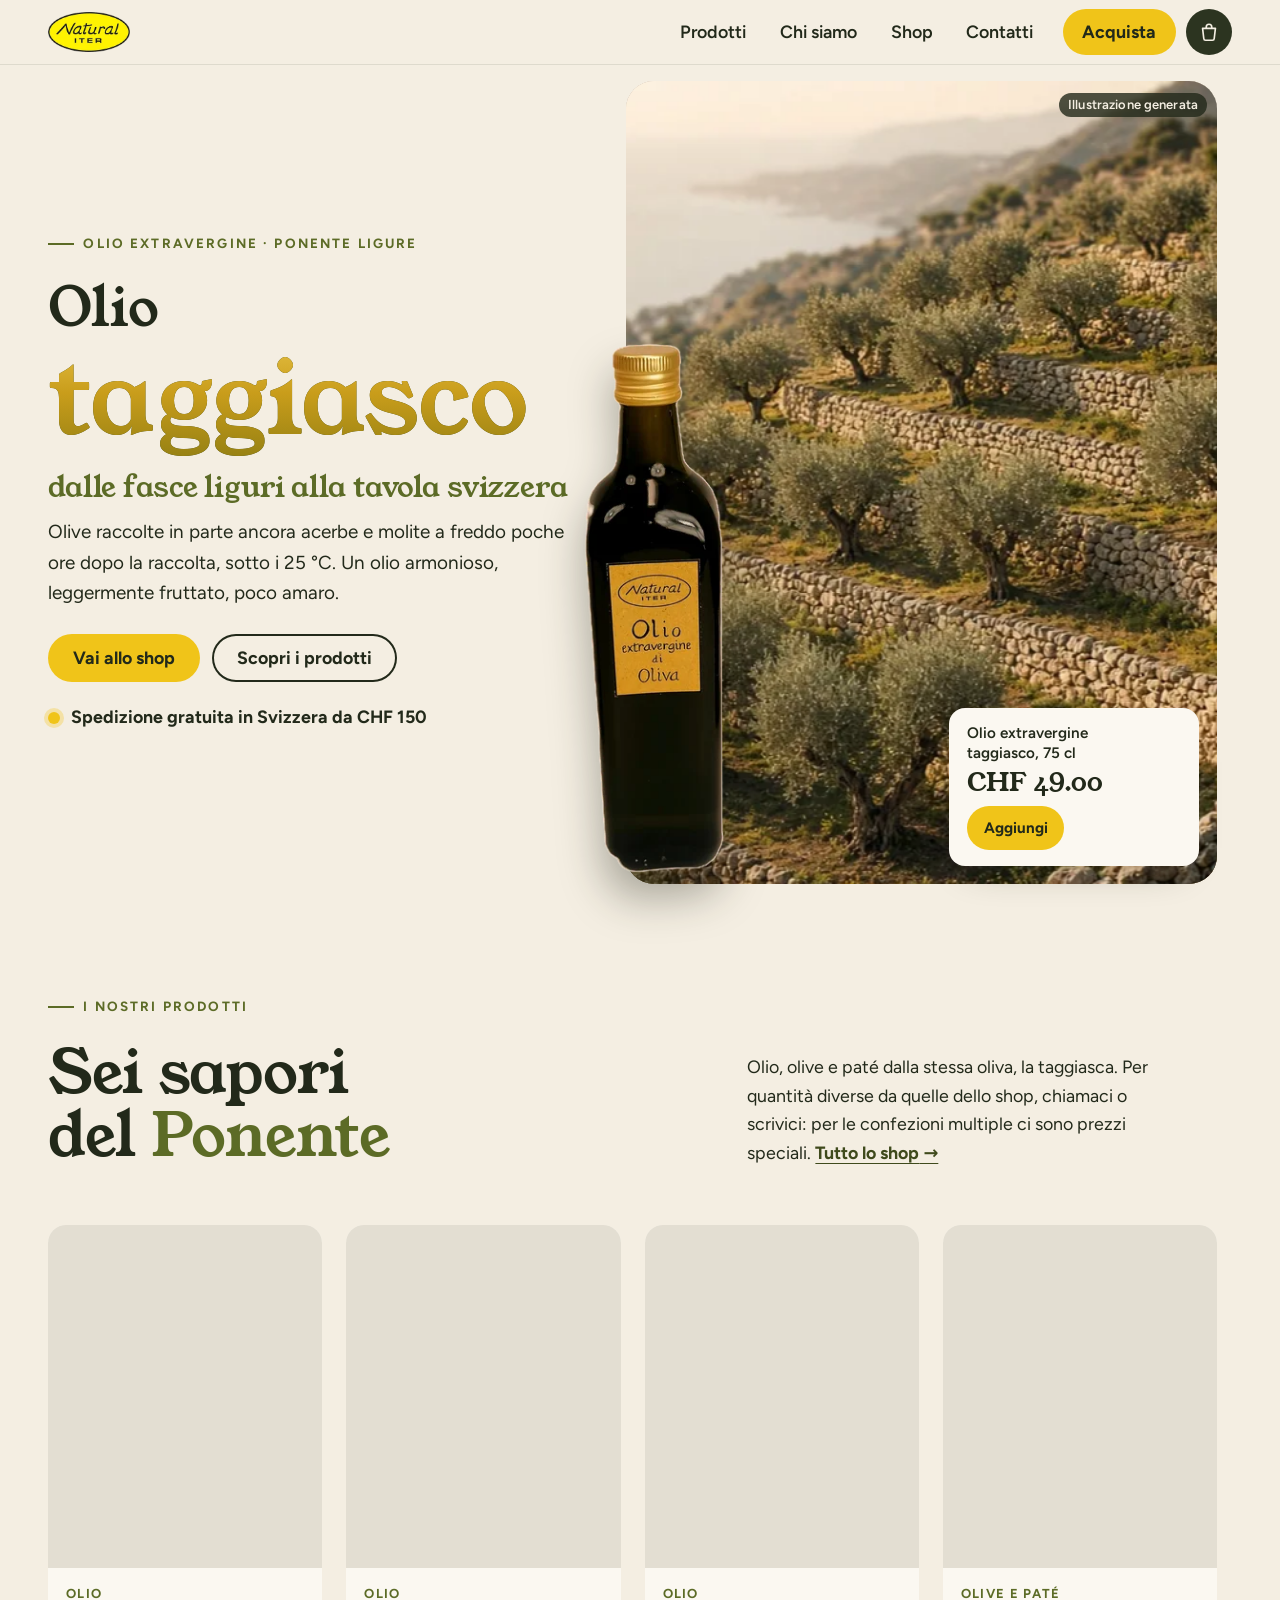
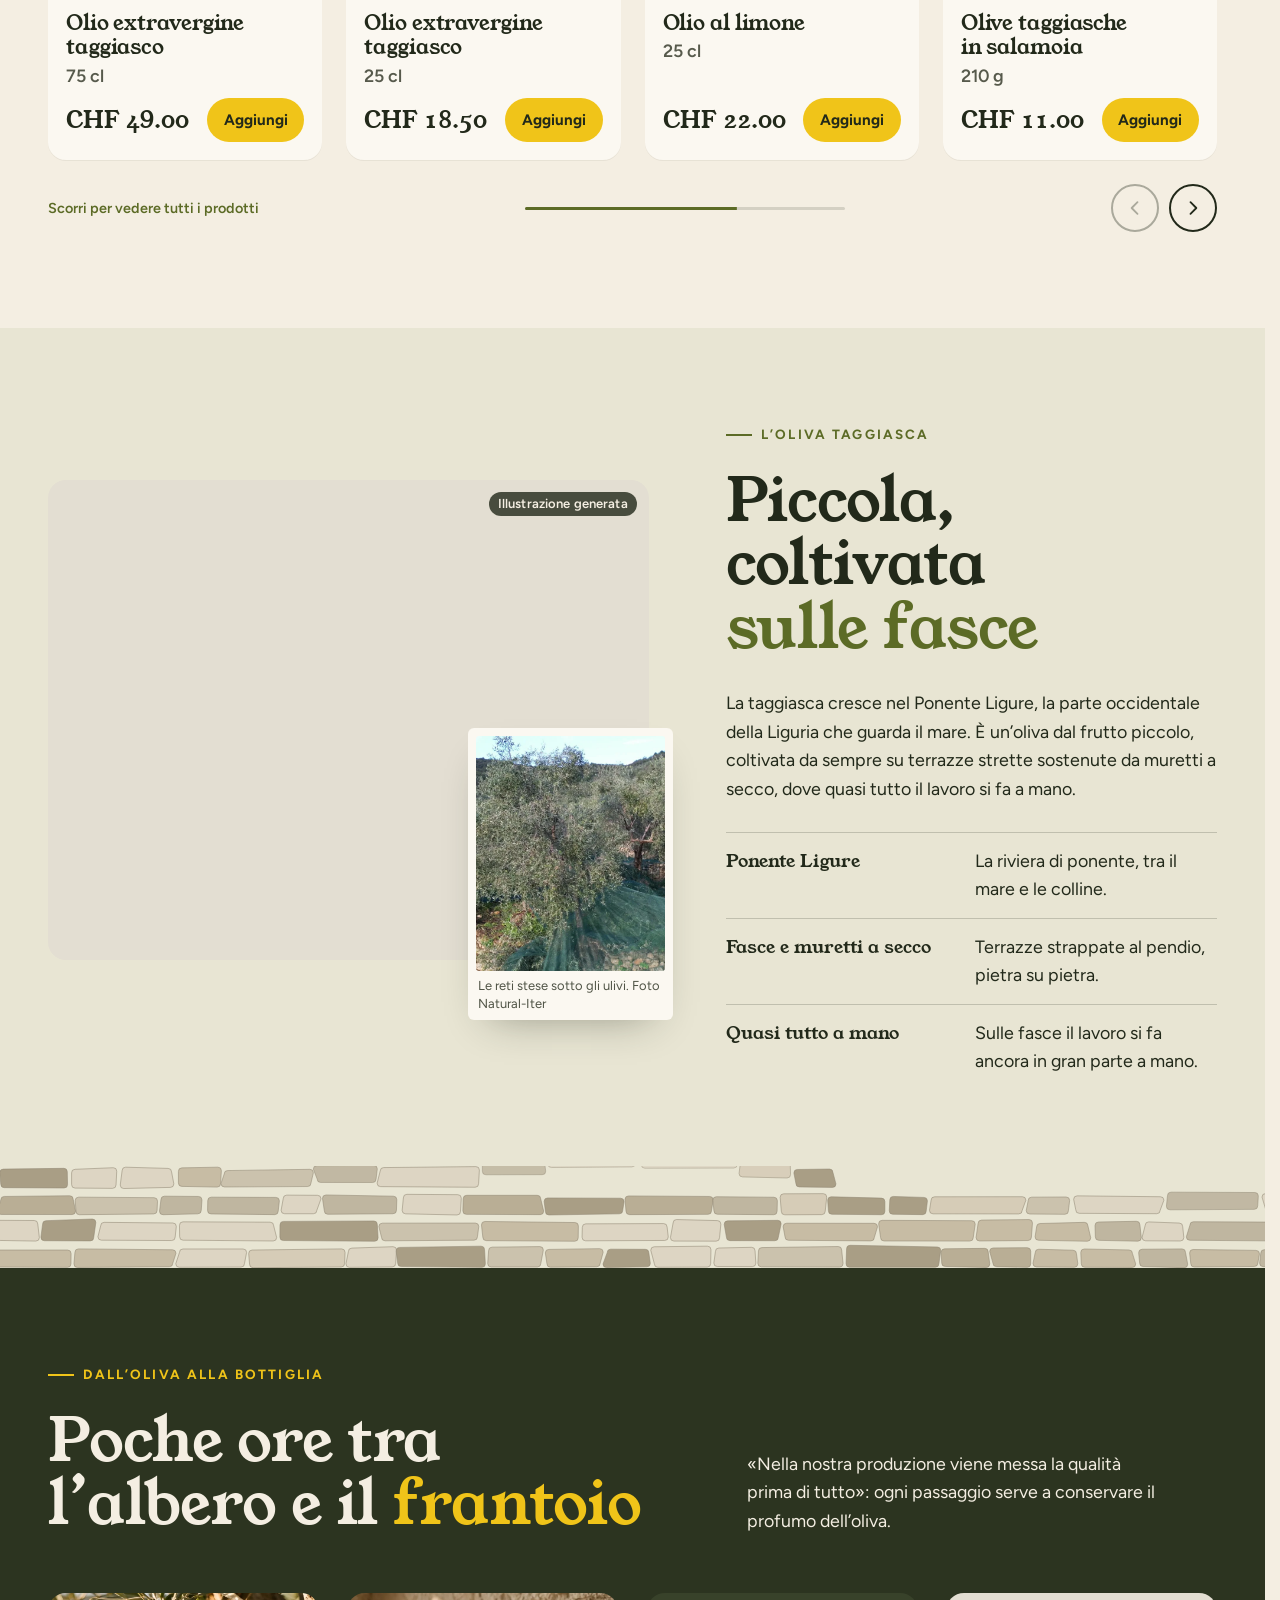
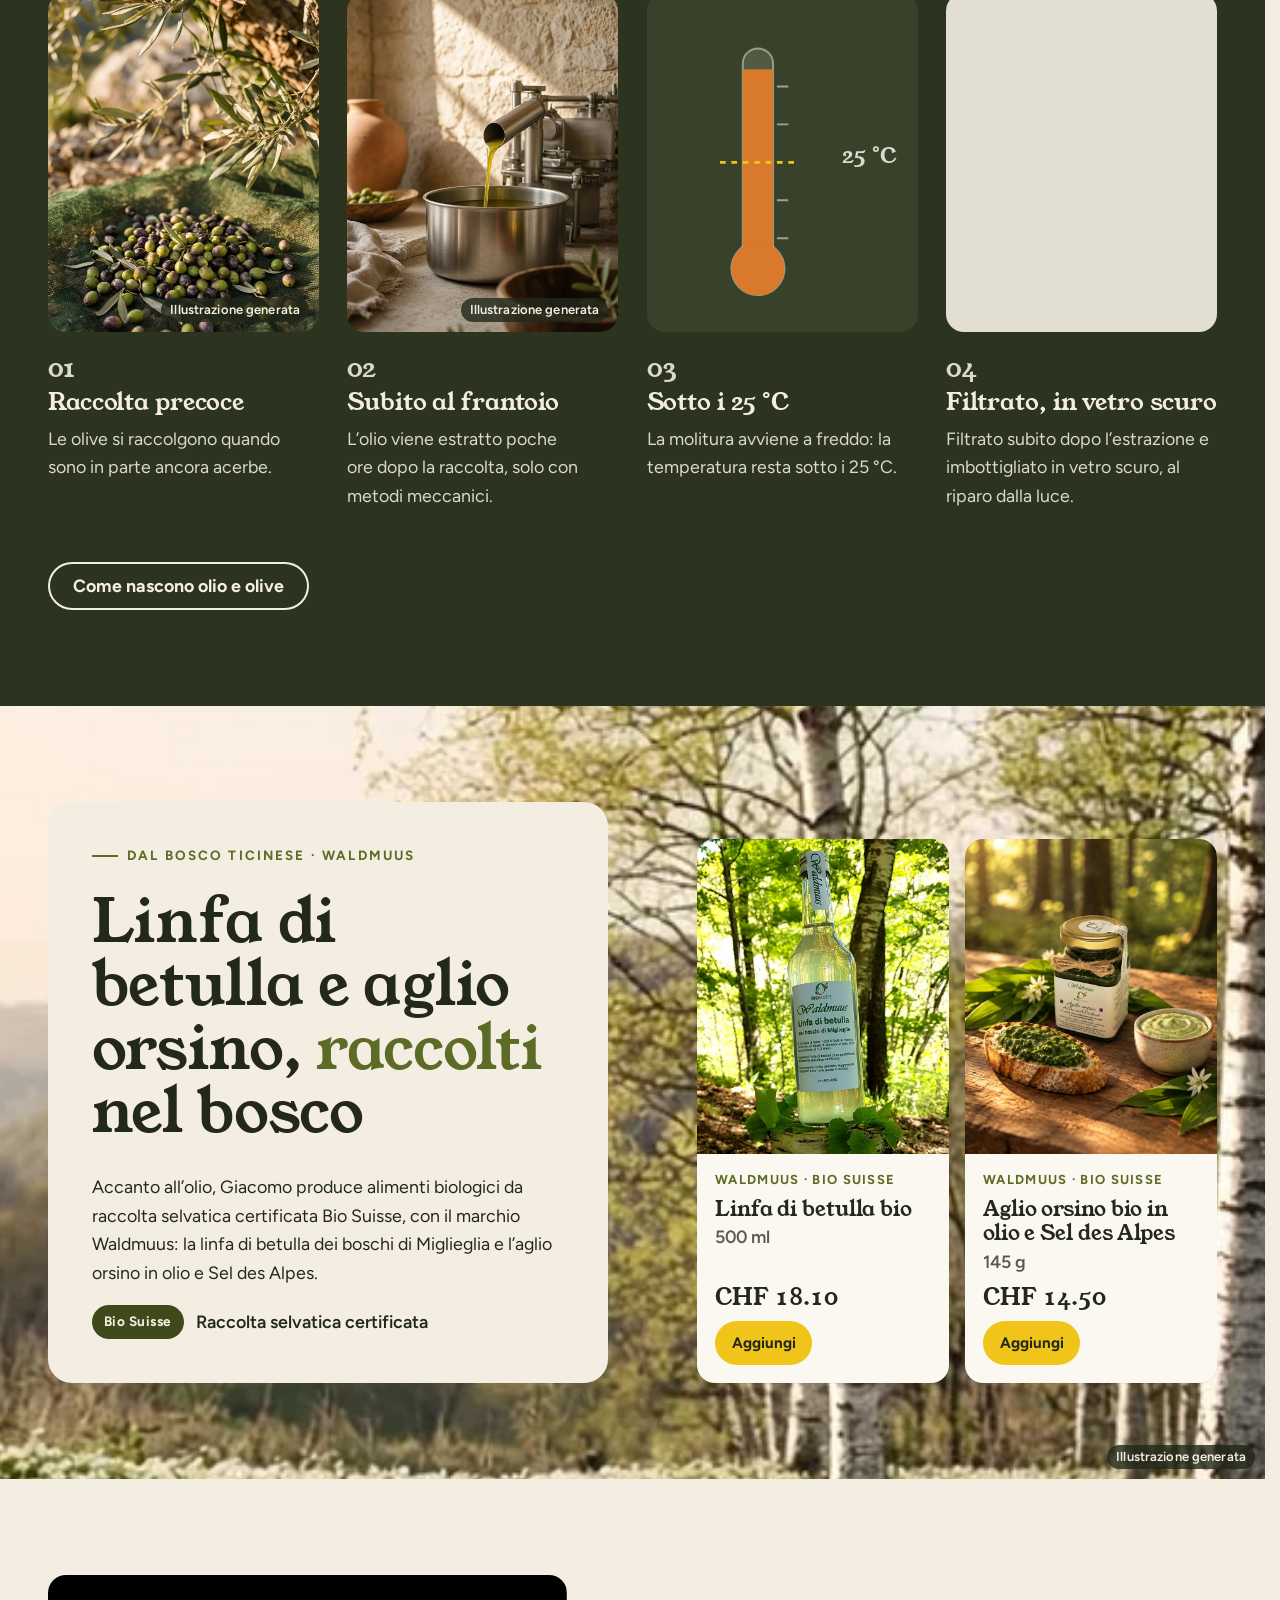
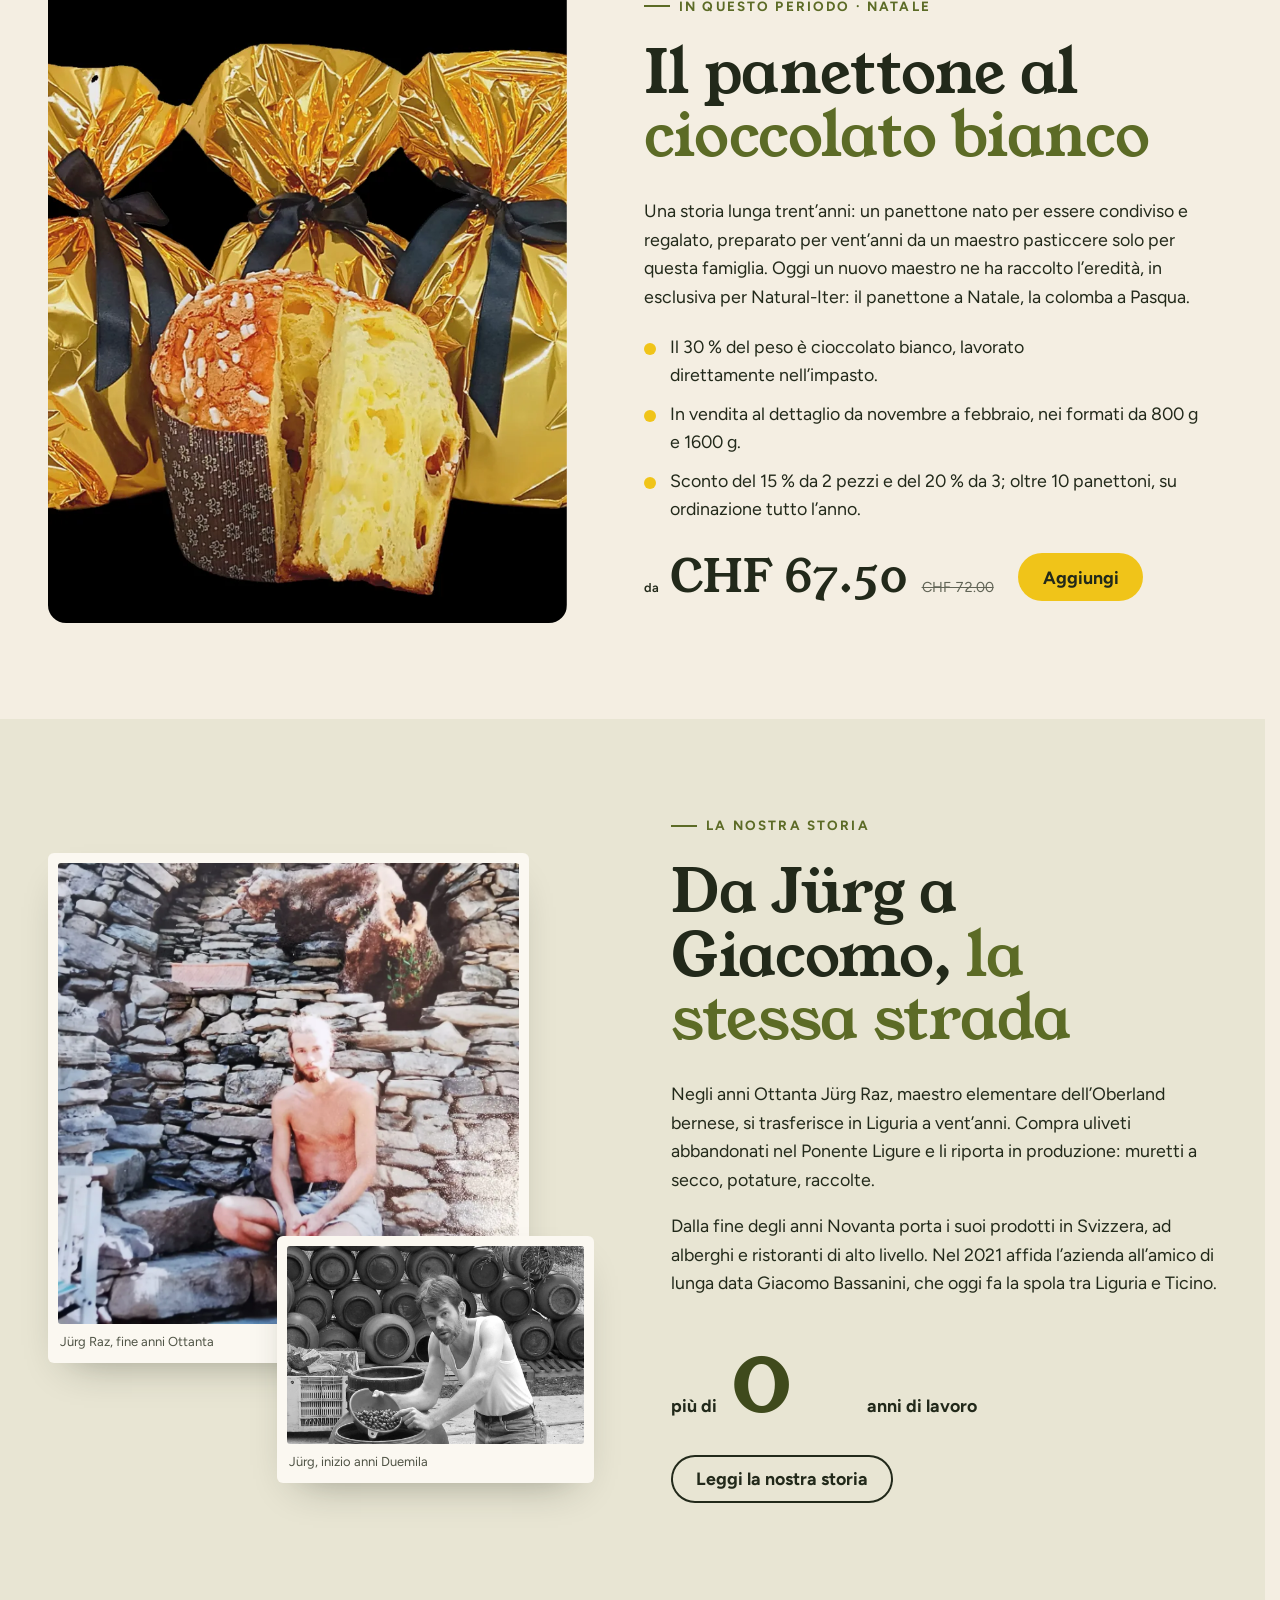
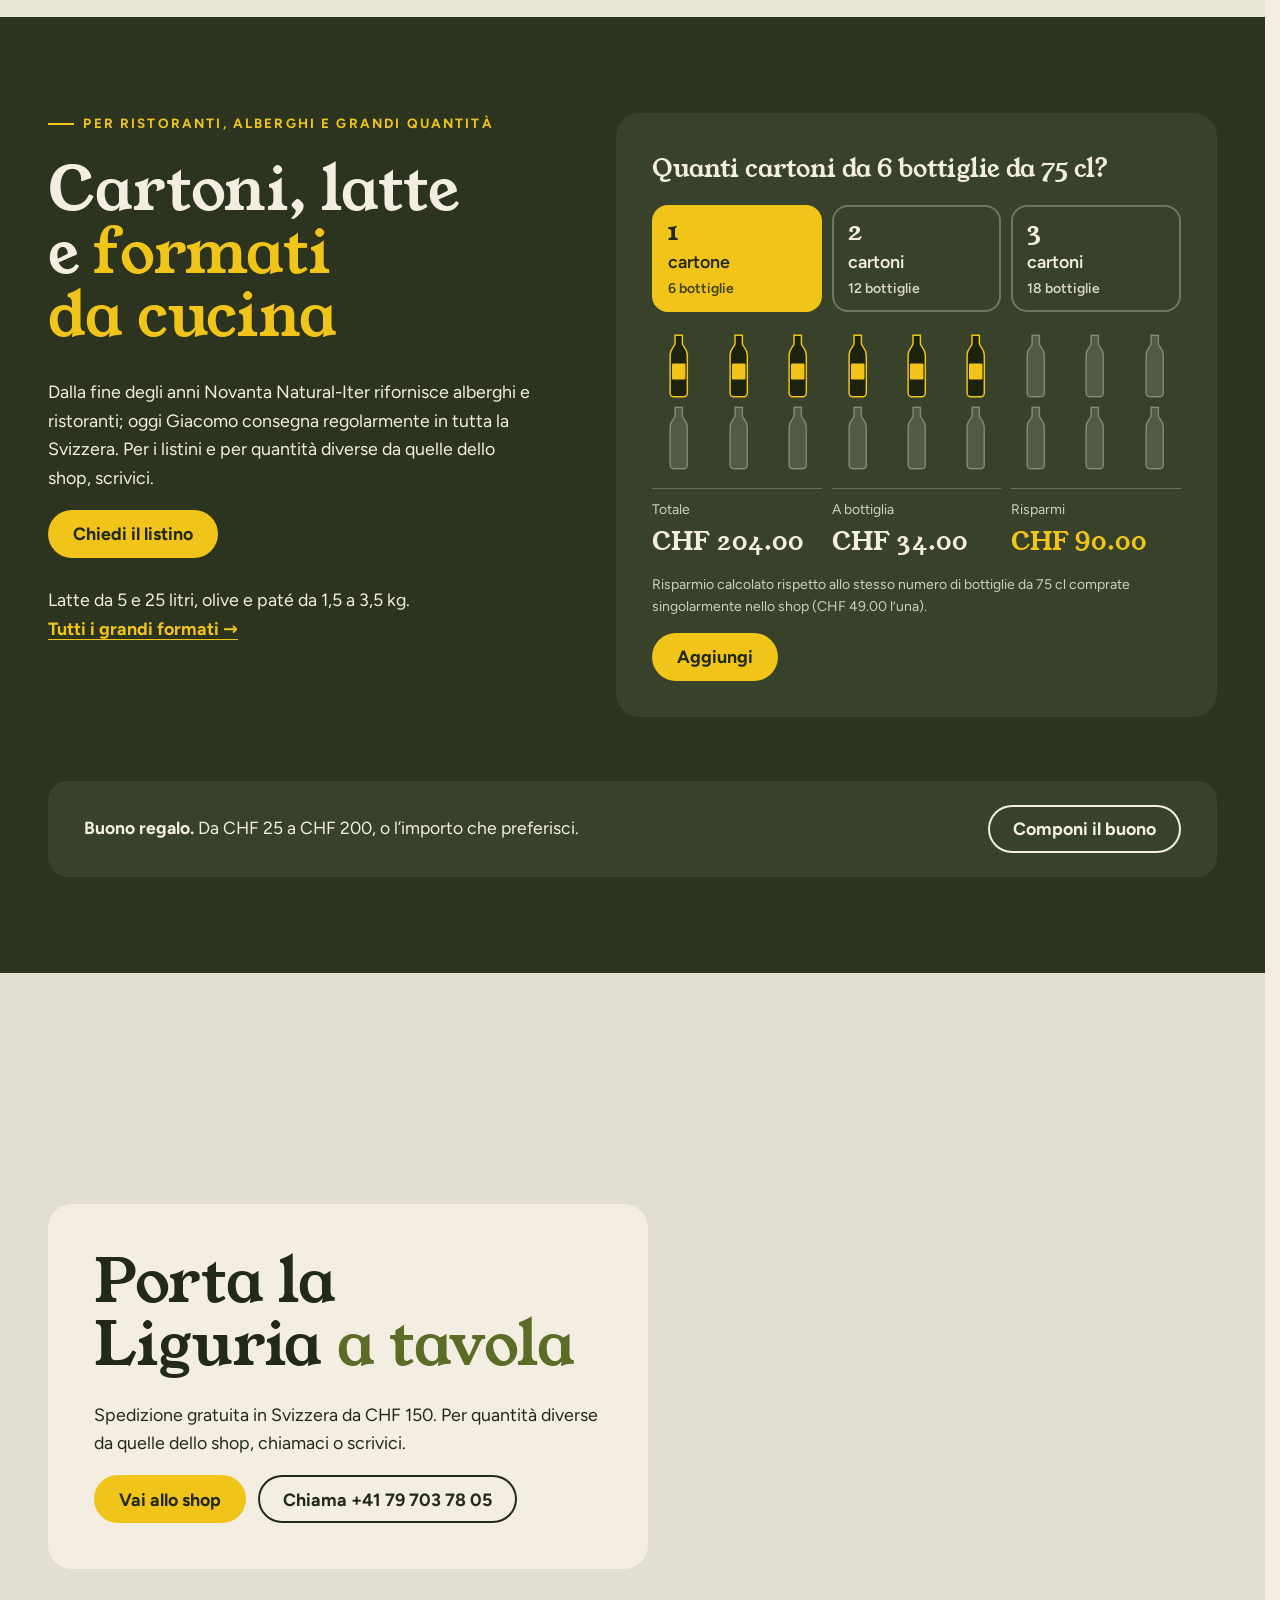
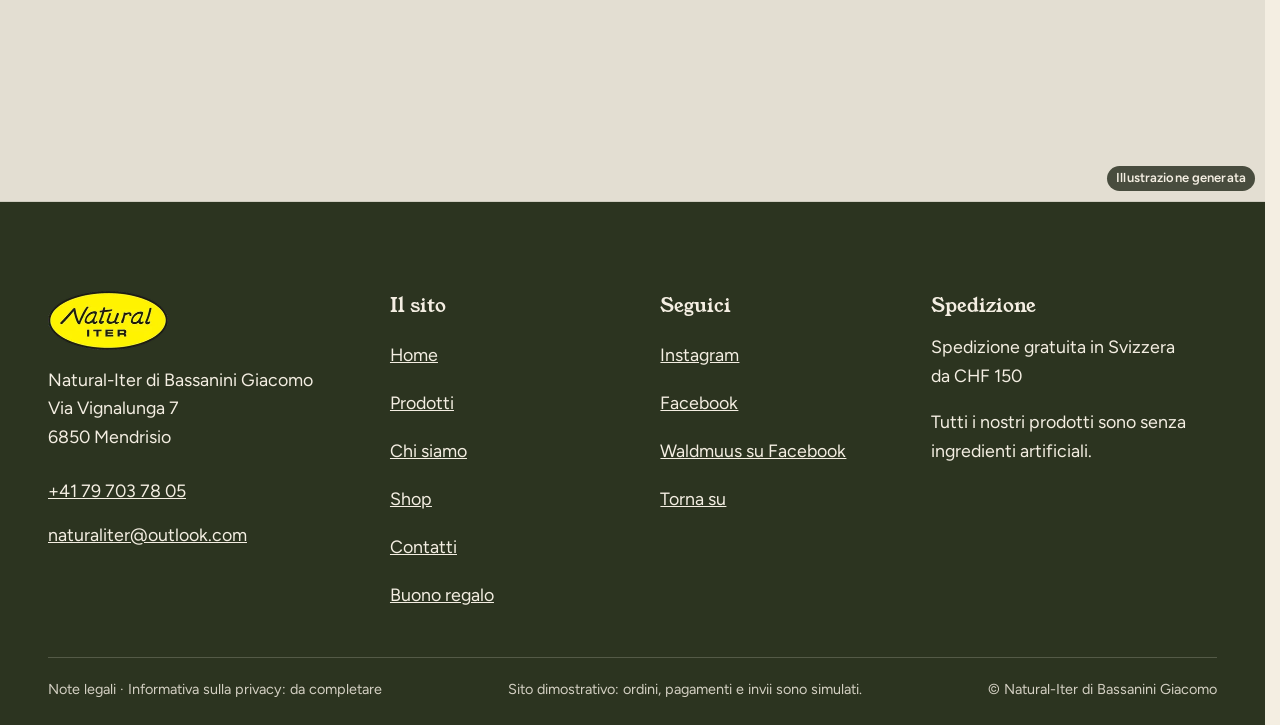
==== commit 480de2c1: "Maquette Natural-Iter v2" ====
--- a/index.html
+++ b/index.html
@@ -1,5 +1,5 @@
 <!doctype html>
-<html lang="it" data-v="1" data-pagina="accueil">
+<html lang="it" data-v="2" data-pagina="accueil">
 <head>
 <meta charset="utf-8">
 <meta name="viewport" content="width=device-width, initial-scale=1, viewport-fit=cover">
@@ -35,15 +35,15 @@
 })();</script>
 <link rel="preload" href="/assets/fonts/young-serif-400.woff2" as="font" type="font/woff2" crossorigin>
 <link rel="preload" href="/assets/fonts/figtree-400.woff2" as="font" type="font/woff2" crossorigin>
-<link rel="stylesheet" href="/assets/css/socle.css?v=1">
-<link rel="stylesheet" href="/assets/css/modules.css?v=1">
-<link rel="stylesheet" href="/assets/css/site.css?v=1">
-<link rel="modulepreload" href="/assets/js/site.js?v=1">
-<link rel="modulepreload" href="/assets/js/socle/index.js?v=1">
+<link rel="stylesheet" href="/assets/css/socle.css?v=2">
+<link rel="stylesheet" href="/assets/css/modules.css?v=2">
+<link rel="stylesheet" href="/assets/css/site.css?v=2">
+<link rel="modulepreload" href="/assets/js/site.js?v=2">
+<link rel="modulepreload" href="/assets/js/socle/index.js?v=2">
 <script src="/assets/vendor/gsap.min.js" defer></script>
 <script src="/assets/vendor/ScrollTrigger.min.js" defer></script>
 <script src="/assets/vendor/SplitText.min.js" defer></script>
-<script type="module" src="/assets/js/site.js?v=1"></script>
+<script type="module" src="/assets/js/site.js?v=2"></script>
 <meta name="theme-color" content="#f4eee2">
 <link rel="icon" href="/assets/images/favicon.png" type="image/png">
 <link rel="apple-touch-icon" href="/assets/images/apple-touch-icon.png">
@@ -78,7 +78,7 @@
     </nav>
     <div class="entete-actions">
       <a class="bouton bouton--entete" href="/shop" data-libelle="Shop">Acquista</a>
-      <button type="button" class="carrello-bottone" data-panier-ouvrir data-envol-cible aria-label="Carrello"><svg viewBox="0 0 24 24" aria-hidden="true"><path d="M5 8h14l-1.3 11.1a2 2 0 0 1-2 1.9H8.3a2 2 0 0 1-2-1.9Z"/><path d="M9 8V6.5a3 3 0 0 1 6 0V8"/></svg><span class="pet-compte est-vide" data-panier-compte>0</span></button>
+      <button type="button" class="carrello-bottone" data-panier-ouvrir data-envol-cible aria-label="Carrello"><span class="carrello-vaso" aria-hidden="true"><span class="carrello-olio"></span></span><svg viewBox="0 0 24 24" aria-hidden="true"><path d="M5 8h14l-1.3 11.1a2 2 0 0 1-2 1.9H8.3a2 2 0 0 1-2-1.9Z"/><path d="M9 8V6.5a3 3 0 0 1 6 0V8"/></svg><span class="pet-compte est-vide" data-panier-compte>0</span></button>
       <button type="button" data-menu-bouton aria-controls="menu" aria-expanded="false" data-libelle-ouvrir="Menu" data-libelle-fermer="Chiudi"><span data-libelle-bouton>Menu</span></button>
       <a class="menu-sansjs" href="#menu" data-menu-lien>Menu</a>
     </div>
@@ -112,7 +112,7 @@
     <p class="sopra" data-anime="gsap">Olio extravergine · Ponente Ligure</p>
     <h1 class="apertura-titolo">
       <span class="apertura-riga">Olio</span>
-      <span class="olio-parola" data-iris-centre data-effet="olio-titolo" data-testo="taggiasco">taggiasco</span>
+      <span class="olio-parola" data-iris-centre data-effet="olio-titolo" data-grille="typo fil" data-testo="taggiasco">taggiasco</span>
       <span class="apertura-sotto">dalle fasce liguri alla tavola svizzera</span>
     </h1>
     <p class="apertura-intro" data-anime="gsap">Olive raccolte in parte ancora acerbe e molite a freddo poche ore dopo la raccolta, sotto i 25 °C. Un olio armonioso, leggermente fruttato, poco amaro.</p>
@@ -263,9 +263,9 @@
 </figure>
     </div>
     <div class="taggiasca-testo">
-      <p class="sopra" data-anime>L&#39;oliva taggiasca</p>
+      <p class="sopra" data-anime>L’oliva taggiasca</p>
       <h2 data-anime="lignes">Piccola, coltivata <em>sulle fasce</em></h2>
-      <p data-anime>La taggiasca cresce nel Ponente Ligure, la parte occidentale della Liguria che guarda il mare. È un&#39;oliva dal frutto piccolo, coltivata da sempre su terrazze strette sostenute da muretti a secco, dove quasi tutto il lavoro si fa a mano.</p>
+      <p data-anime>La taggiasca cresce nel Ponente Ligure, la parte occidentale della Liguria che guarda il mare. È un’oliva dal frutto piccolo, coltivata da sempre su terrazze strette sostenute da muretti a secco, dove quasi tutto il lavoro si fa a mano.</p>
       <ul class="fatti" data-anime="cascade">
         <li><strong>Ponente Ligure</strong><span>La riviera di ponente, tra il mare e le colline.</span></li>
         <li><strong>Fasce e muretti a secco</strong><span>Terrazze strappate al pendio, pietra su pietra.</span></li>
@@ -278,12 +278,12 @@
 <section class="sezione filiera fondo-oliva" id="filiera">
   <div class="conteneur sezione-testa">
     <div>
-      <p class="sopra" data-anime>Dall&#39;oliva alla bottiglia</p>
-      <h2 data-anime="lignes">Poche ore tra l'albero e il <em>frantoio</em></h2>
-    </div>
-    <p class="sezione-testa-lato" data-anime>«Nella nostra produzione viene messa la qualità prima di tutto»: ogni passaggio serve a conservare il profumo dell&#39;oliva.</p>
-  </div>
-  <ol class="conteneur passi" data-anime="cascade" tabindex="0" aria-label="Dall&#39;oliva alla bottiglia">
+      <p class="sopra" data-anime>Dall’oliva alla bottiglia</p>
+      <h2 data-anime="lignes">Poche ore tra l’albero e il <em>frantoio</em></h2>
+    </div>
+    <p class="sezione-testa-lato" data-anime>«Nella nostra produzione viene messa la qualità prima di tutto»: ogni passaggio serve a conservare il profumo dell’oliva.</p>
+  </div>
+  <ol class="conteneur passi" data-anime="cascade" tabindex="0" aria-label="Dall’oliva alla bottiglia">
     <li class="passo">
       <figure class="media passo-media" data-grok style="--cadrage:50% 50%">
   <picture>
@@ -295,10 +295,10 @@
     <li class="passo">
       <figure class="media passo-media" data-grok style="--cadrage:50% 50%">
   <picture>
-    <img src="/assets/images/grok/frantoio-1600.webp" srcset="/assets/images/grok/frantoio-1024.webp 1024w, /assets/images/grok/frantoio-1168.webp 1168w, /assets/images/grok/frantoio-1600.webp 1600w" sizes="(max-width: 760px) 80vw, 24vw" alt="Olio appena estratto che scende in una vasca d&#39;acciaio" width="1600" height="2000" loading="lazy" decoding="async">
+    <img src="/assets/images/grok/frantoio-1600.webp" srcset="/assets/images/grok/frantoio-1024.webp 1024w, /assets/images/grok/frantoio-1168.webp 1168w, /assets/images/grok/frantoio-1600.webp 1600w" sizes="(max-width: 760px) 80vw, 24vw" alt="Olio appena estratto che scende in una vasca d’acciaio" width="1600" height="2000" loading="lazy" decoding="async">
   </picture><figcaption class="mention-ia">Illustrazione generata</figcaption>
 </figure>
-      <p class="passo-numero">02</p><h3>Subito al frantoio</h3><p>L&#39;olio viene estratto poche ore dopo la raccolta, solo con metodi meccanici.</p>
+      <p class="passo-numero">02</p><h3>Subito al frantoio</h3><p>L’olio viene estratto poche ore dopo la raccolta, solo con metodi meccanici.</p>
     </li>
     <li class="passo passo--termometro">
       <div class="passo-media passo-disegno" data-visuel data-effet="termometro"><svg class="termometro" viewBox="0 0 120 300" aria-hidden="true" focusable="false">
@@ -323,7 +323,7 @@
     <img src="/assets/images/olio-25-1600.webp" srcset="/assets/images/olio-25-800.webp 800w, /assets/images/olio-25-1600.webp 1600w" sizes="(max-width: 760px) 80vw, 24vw" alt="Bottiglia da 25 cl di olio extravergine taggiasco" width="1600" height="2001" loading="lazy" decoding="async">
   </picture>
 </figure>
-      <p class="passo-numero">04</p><h3>Filtrato, in vetro scuro</h3><p>Filtrato subito dopo l&#39;estrazione e imbottigliato in vetro scuro, al riparo dalla luce.</p>
+      <p class="passo-numero">04</p><h3>Filtrato, in vetro scuro</h3><p>Filtrato subito dopo l’estrazione e imbottigliato in vetro scuro, al riparo dalla luce.</p>
     </li>
   </ol>
   <p class="conteneur filiera-link" data-anime><a href="/prodotti" class="bouton bouton--contour-chiaro" data-libelle="Prodotti">Come nascono olio e olive</a></p>
@@ -331,14 +331,14 @@
 <section class="sezione bosco" id="bosco">
   <figure class="media bosco-fondo" data-grok data-fx="parallaxe" data-fx-force="12" style="--cadrage:50% 50%">
   <picture><source media="(max-width: 760px) and (orientation: portrait)" srcset="/assets/images/grok/bosco-mobile-640.webp 640w, /assets/images/grok/bosco-mobile-1080.webp 1080w" sizes="100vw">
-    <img src="/assets/images/grok/bosco-1280.webp" srcset="/assets/images/grok/bosco-640.webp 640w, /assets/images/grok/bosco-1280.webp 1280w, /assets/images/grok/bosco-1920.webp 1920w" sizes="100vw" alt="Bosco di betulle in Ticino all&#39;inizio della primavera, aglio orsino in fiore" width="1280" height="720" loading="lazy" decoding="async">
+    <img src="/assets/images/grok/bosco-1280.webp" srcset="/assets/images/grok/bosco-640.webp 640w, /assets/images/grok/bosco-1280.webp 1280w, /assets/images/grok/bosco-1920.webp 1920w" sizes="100vw" alt="Bosco di betulle in Ticino all’inizio della primavera, aglio orsino in fiore" width="1280" height="720" loading="lazy" decoding="async">
   </picture><figcaption class="mention-ia">Illustrazione generata</figcaption>
 </figure>
   <div class="conteneur bosco-griglia">
     <div class="bosco-pannello">
       <p class="sopra" data-anime>Dal bosco ticinese · Waldmuus</p>
       <h2 data-anime="lignes">Linfa di betulla e aglio orsino, <em>raccolti</em> nel bosco</h2>
-      <p data-anime>Accanto all&#39;olio, Giacomo produce alimenti biologici da raccolta selvatica certificata Bio Suisse, con il marchio Waldmuus: la linfa di betulla dei boschi di Miglieglia e l&#39;aglio orsino in olio e Sel des Alpes.</p>
+      <p data-anime>Accanto all’olio, Giacomo produce alimenti biologici da raccolta selvatica certificata Bio Suisse, con il marchio Waldmuus: la linfa di betulla dei boschi di Miglieglia e l’aglio orsino in olio e Sel des Alpes.</p>
       <p class="bio-bollino" data-anime><span>Bio Suisse</span>Raccolta selvatica certificata</p>
     </div>
     <div class="bosco-prodotti" data-anime="cascade">
@@ -387,11 +387,11 @@
     <div class="stagione-testo" data-panier-produit>
       <p class="sopra" data-anime>In questo periodo · Natale</p>
       <h2 data-anime="lignes">Il panettone al <em>cioccolato bianco</em></h2>
-      <p data-anime>Una storia lunga trent&#39;anni: un panettone nato per essere condiviso e regalato, preparato per vent&#39;anni da un maestro pasticcere solo per questa famiglia. Oggi un nuovo maestro ne ha raccolto l&#39;eredità, in esclusiva per Natural-Iter: il panettone a Natale, la colomba a Pasqua.</p>
+      <p data-anime>Una storia lunga trent’anni: un panettone nato per essere condiviso e regalato, preparato per vent’anni da un maestro pasticcere solo per questa famiglia. Oggi un nuovo maestro ne ha raccolto l’eredità, in esclusiva per Natural-Iter: il panettone a Natale, la colomba a Pasqua.</p>
       <ul class="stagione-punti" data-anime="cascade">
-        <li>Il 30 % del peso è cioccolato bianco, lavorato direttamente nell&#39;impasto.</li>
+        <li>Il 30 % del peso è cioccolato bianco, lavorato direttamente nell’impasto.</li>
         <li>In vendita al dettaglio da novembre a febbraio, nei formati da 800 g e 1600 g.</li>
-        <li>Sconto del 15 % da 2 pezzi e del 20 % da 3; oltre 10 panettoni, su ordinazione tutto l&#39;anno.</li>
+        <li>Sconto del 15 % da 2 pezzi e del 20 % da 3; oltre 10 panettoni, su ordinazione tutto l’anno.</li>
       </ul>
       <div class="stagione-acquisto" data-anime>
         <p class="prodotto-prezzo prodotto-prezzo--grande" data-prix><small>da</small> CHF 67.50 <s aria-label="invece di CHF 72.00">CHF 72.00</s></p>
@@ -410,15 +410,15 @@
 </figure>
       <figure class="media storia-foto-2" data-superpose data-fx="vitesse" data-fx-force="4" style="--cadrage:50% 50%">
   <picture>
-    <img src="/assets/images/jurg-2000-1600.webp" srcset="/assets/images/jurg-2000-1024.webp 1024w, /assets/images/jurg-2000-1168.webp 1168w, /assets/images/jurg-2000-1600.webp 1600w" sizes="(max-width: 760px) 56vw, 22vw" alt="Jürg all&#39;inizio degli anni Duemila, accanto ai fusti" width="1600" height="1067" loading="lazy" decoding="async">
+    <img src="/assets/images/jurg-2000-1600.webp" srcset="/assets/images/jurg-2000-1024.webp 1024w, /assets/images/jurg-2000-1168.webp 1168w, /assets/images/jurg-2000-1600.webp 1600w" sizes="(max-width: 760px) 56vw, 22vw" alt="Jürg all’inizio degli anni Duemila, accanto ai fusti" width="1600" height="1067" loading="lazy" decoding="async">
   </picture><figcaption class="media-legende">Jürg, inizio anni Duemila</figcaption>
 </figure>
     </div>
     <div class="storia-testo">
       <p class="sopra" data-anime>La nostra storia</p>
       <h2 data-anime="lignes">Da Jürg a Giacomo, <em>la stessa strada</em></h2>
-      <p data-anime>Negli anni Ottanta Jürg Raz, maestro elementare dell&#39;Oberland bernese, si trasferisce in Liguria a vent&#39;anni. Compra uliveti abbandonati nel Ponente Ligure e li riporta in produzione: muretti a secco, potature, raccolte.</p>
-      <p data-anime>Dalla fine degli anni Novanta porta i suoi prodotti in Svizzera, ad alberghi e ristoranti di alto livello. Nel 2021 affida l&#39;azienda all&#39;amico di lunga data Giacomo Bassanini, che oggi fa la spola tra Liguria e Ticino.</p>
+      <p data-anime>Negli anni Ottanta Jürg Raz, maestro elementare dell’Oberland bernese, si trasferisce in Liguria a vent’anni. Compra uliveti abbandonati nel Ponente Ligure e li riporta in produzione: muretti a secco, potature, raccolte.</p>
+      <p data-anime>Dalla fine degli anni Novanta porta i suoi prodotti in Svizzera, ad alberghi e ristoranti di alto livello. Nel 2021 affida l’azienda all’amico di lunga data Giacomo Bassanini, che oggi fa la spola tra Liguria e Ticino.</p>
       <p class="numero-grande" data-anime><span>più di</span><strong data-compteur="40">40</strong><span>anni di lavoro</span></p>
       <p data-anime><a href="/chi-siamo" class="bouton bouton--contour" data-libelle="Chi siamo">Leggi la nostra storia</a></p>
     </div>
@@ -431,20 +431,34 @@
       <h2 data-anime="lignes">Cartoni, latte e <em>formati da cucina</em></h2>
       <p data-anime>Dalla fine degli anni Novanta Natural-Iter rifornisce alberghi e ristoranti; oggi Giacomo consegna regolarmente in tutta la Svizzera. Per i listini e per quantità diverse da quelle dello shop, scrivici.</p>
       <p data-anime><a href="/contatti?sujet=professionisti#scrivici" class="bouton" data-libelle="Contatti">Chiedi il listino</a></p>
-    </div>
-    <ul class="pro-formati" data-anime="cascade">
-      <li><span class="pro-formato">6 × 75 cl</span><span class="pro-nome">Cartone di olio taggiasco</span><span class="pro-prezzo">CHF 204.00</span></li><li><span class="pro-formato">12 × 75 cl</span><span class="pro-nome">Due cartoni di olio taggiasco</span><span class="pro-prezzo">CHF 396.00</span></li><li><span class="pro-formato">18 × 75 cl</span><span class="pro-nome">Tre cartoni di olio taggiasco</span><span class="pro-prezzo">CHF 576.00</span></li><li><span class="pro-formato">5 L</span><span class="pro-nome">Latta di olio extravergine taggiasco</span><span class="pro-prezzo">CHF 200.00</span></li><li><span class="pro-formato">25 L</span><span class="pro-nome">Latta di olio extravergine taggiasco</span><span class="pro-prezzo">CHF 900.00</span></li><li><span class="pro-formato">3,5 kg</span><span class="pro-nome">Olive taggiasche in salamoia</span><span class="pro-prezzo">CHF 66.00</span></li>
-    </ul>
+      <p class="pro-altri" data-anime>Latte da 5 e 25 litri, olive e paté da 1,5 a 3,5 kg. <a href="/shop?categoria=grandi#catalogo" class="freccia freccia--chiara" data-libelle="Shop">Tutti i grandi formati</a></p>
+    </div>
+    <div class="calcolo" data-cartoni data-singola="49" data-grille="manipuler" data-panier-produit>
+      <p class="calcolo-domanda" id="calcolo-domanda">Quanti cartoni da 6 bottiglie da 75 cl?</p>
+      <div class="calcolo-scelte" role="group" aria-labelledby="calcolo-domanda">
+        <button type="button" class="calcolo-scelta" data-cartoni-scelta data-id="cartone-6" data-bottiglie="6" data-prezzo="204" data-nome="Cartone di olio taggiasco 6 × 75 cl" aria-pressed="true"><strong>1</strong> cartone<small>6 bottiglie</small></button><button type="button" class="calcolo-scelta" data-cartoni-scelta data-id="cartone-12" data-bottiglie="12" data-prezzo="396" data-nome="Due cartoni di olio taggiasco 12 × 75 cl" aria-pressed="false"><strong>2</strong> cartoni<small>12 bottiglie</small></button><button type="button" class="calcolo-scelta" data-cartoni-scelta data-id="cartone-18" data-bottiglie="18" data-prezzo="576" data-nome="Tre cartoni di olio taggiasco 18 × 75 cl" aria-pressed="false"><strong>3</strong> cartoni<small>18 bottiglie</small></button>
+      </div>
+      <div class="calcolo-bottiglie" data-effet="cartoni" data-visuel aria-hidden="true">
+        <span class="calcolo-bottiglia accesa"><svg viewBox="0 0 20 52"><path d="M7 1h6v7c0 2 4 4 4 9v31a3 3 0 0 1-3 3H6a3 3 0 0 1-3-3V17c0-5 4-7 4-9Z"/><rect x="4.5" y="24" width="11" height="13" rx="1"/></svg></span><span class="calcolo-bottiglia accesa"><svg viewBox="0 0 20 52"><path d="M7 1h6v7c0 2 4 4 4 9v31a3 3 0 0 1-3 3H6a3 3 0 0 1-3-3V17c0-5 4-7 4-9Z"/><rect x="4.5" y="24" width="11" height="13" rx="1"/></svg></span><span class="calcolo-bottiglia accesa"><svg viewBox="0 0 20 52"><path d="M7 1h6v7c0 2 4 4 4 9v31a3 3 0 0 1-3 3H6a3 3 0 0 1-3-3V17c0-5 4-7 4-9Z"/><rect x="4.5" y="24" width="11" height="13" rx="1"/></svg></span><span class="calcolo-bottiglia accesa"><svg viewBox="0 0 20 52"><path d="M7 1h6v7c0 2 4 4 4 9v31a3 3 0 0 1-3 3H6a3 3 0 0 1-3-3V17c0-5 4-7 4-9Z"/><rect x="4.5" y="24" width="11" height="13" rx="1"/></svg></span><span class="calcolo-bottiglia accesa"><svg viewBox="0 0 20 52"><path d="M7 1h6v7c0 2 4 4 4 9v31a3 3 0 0 1-3 3H6a3 3 0 0 1-3-3V17c0-5 4-7 4-9Z"/><rect x="4.5" y="24" width="11" height="13" rx="1"/></svg></span><span class="calcolo-bottiglia accesa"><svg viewBox="0 0 20 52"><path d="M7 1h6v7c0 2 4 4 4 9v31a3 3 0 0 1-3 3H6a3 3 0 0 1-3-3V17c0-5 4-7 4-9Z"/><rect x="4.5" y="24" width="11" height="13" rx="1"/></svg></span><span class="calcolo-bottiglia"><svg viewBox="0 0 20 52"><path d="M7 1h6v7c0 2 4 4 4 9v31a3 3 0 0 1-3 3H6a3 3 0 0 1-3-3V17c0-5 4-7 4-9Z"/><rect x="4.5" y="24" width="11" height="13" rx="1"/></svg></span><span class="calcolo-bottiglia"><svg viewBox="0 0 20 52"><path d="M7 1h6v7c0 2 4 4 4 9v31a3 3 0 0 1-3 3H6a3 3 0 0 1-3-3V17c0-5 4-7 4-9Z"/><rect x="4.5" y="24" width="11" height="13" rx="1"/></svg></span><span class="calcolo-bottiglia"><svg viewBox="0 0 20 52"><path d="M7 1h6v7c0 2 4 4 4 9v31a3 3 0 0 1-3 3H6a3 3 0 0 1-3-3V17c0-5 4-7 4-9Z"/><rect x="4.5" y="24" width="11" height="13" rx="1"/></svg></span><span class="calcolo-bottiglia"><svg viewBox="0 0 20 52"><path d="M7 1h6v7c0 2 4 4 4 9v31a3 3 0 0 1-3 3H6a3 3 0 0 1-3-3V17c0-5 4-7 4-9Z"/><rect x="4.5" y="24" width="11" height="13" rx="1"/></svg></span><span class="calcolo-bottiglia"><svg viewBox="0 0 20 52"><path d="M7 1h6v7c0 2 4 4 4 9v31a3 3 0 0 1-3 3H6a3 3 0 0 1-3-3V17c0-5 4-7 4-9Z"/><rect x="4.5" y="24" width="11" height="13" rx="1"/></svg></span><span class="calcolo-bottiglia"><svg viewBox="0 0 20 52"><path d="M7 1h6v7c0 2 4 4 4 9v31a3 3 0 0 1-3 3H6a3 3 0 0 1-3-3V17c0-5 4-7 4-9Z"/><rect x="4.5" y="24" width="11" height="13" rx="1"/></svg></span><span class="calcolo-bottiglia"><svg viewBox="0 0 20 52"><path d="M7 1h6v7c0 2 4 4 4 9v31a3 3 0 0 1-3 3H6a3 3 0 0 1-3-3V17c0-5 4-7 4-9Z"/><rect x="4.5" y="24" width="11" height="13" rx="1"/></svg></span><span class="calcolo-bottiglia"><svg viewBox="0 0 20 52"><path d="M7 1h6v7c0 2 4 4 4 9v31a3 3 0 0 1-3 3H6a3 3 0 0 1-3-3V17c0-5 4-7 4-9Z"/><rect x="4.5" y="24" width="11" height="13" rx="1"/></svg></span><span class="calcolo-bottiglia"><svg viewBox="0 0 20 52"><path d="M7 1h6v7c0 2 4 4 4 9v31a3 3 0 0 1-3 3H6a3 3 0 0 1-3-3V17c0-5 4-7 4-9Z"/><rect x="4.5" y="24" width="11" height="13" rx="1"/></svg></span><span class="calcolo-bottiglia"><svg viewBox="0 0 20 52"><path d="M7 1h6v7c0 2 4 4 4 9v31a3 3 0 0 1-3 3H6a3 3 0 0 1-3-3V17c0-5 4-7 4-9Z"/><rect x="4.5" y="24" width="11" height="13" rx="1"/></svg></span><span class="calcolo-bottiglia"><svg viewBox="0 0 20 52"><path d="M7 1h6v7c0 2 4 4 4 9v31a3 3 0 0 1-3 3H6a3 3 0 0 1-3-3V17c0-5 4-7 4-9Z"/><rect x="4.5" y="24" width="11" height="13" rx="1"/></svg></span><span class="calcolo-bottiglia"><svg viewBox="0 0 20 52"><path d="M7 1h6v7c0 2 4 4 4 9v31a3 3 0 0 1-3 3H6a3 3 0 0 1-3-3V17c0-5 4-7 4-9Z"/><rect x="4.5" y="24" width="11" height="13" rx="1"/></svg></span>
+      </div>
+      <dl class="calcolo-risultato" aria-live="polite">
+        <div><dt>Totale</dt><dd data-cartoni-prezzo data-prix>CHF 204.00</dd></div>
+        <div><dt>A bottiglia</dt><dd data-cartoni-unita>CHF 34.00</dd></div>
+        <div><dt>Risparmi</dt><dd data-cartoni-risparmio>CHF 90.00</dd></div>
+      </dl>
+      <p class="calcolo-nota">Risparmio calcolato rispetto allo stesso numero di bottiglie da 75 cl comprate singolarmente nello shop (CHF 49.00 l’una).</p>
+      <button type="button" class="bouton" data-panier-ajouter="cartone-6" data-nom="Cartone di olio taggiasco 6 × 75 cl" data-prix="204" data-image="/assets/images/cartone-6-800.webp" data-grille="retour" aria-label="Aggiungi Cartone di olio taggiasco 6 × 75 cl">Aggiungi</button>
+    </div>
   </div>
   <div class="conteneur buono-striscia" data-anime>
-    <p><strong>Buono regalo.</strong> Da CHF 25 a CHF 200, o l&#39;importo che preferisci.</p>
+    <p><strong>Buono regalo.</strong> Da CHF 25 a CHF 200, o l’importo che preferisci.</p>
     <a href="/shop#buono-regalo" class="bouton bouton--contour-chiaro" data-libelle="Shop">Componi il buono</a>
   </div>
 </section>
 <section class="sezione finale" id="finale">
   <figure class="media finale-fondo" data-grok data-fx="parallaxe" data-fx-force="10" style="--cadrage:50% 50%">
   <picture><source media="(max-width: 760px) and (orientation: portrait)" srcset="/assets/images/grok/tavola-mobile-640.webp 640w, /assets/images/grok/tavola-mobile-1080.webp 1080w" sizes="100vw">
-    <img src="/assets/images/grok/tavola-1280.webp" srcset="/assets/images/grok/tavola-640.webp 640w, /assets/images/grok/tavola-1280.webp 1280w, /assets/images/grok/tavola-1920.webp 1920w" sizes="100vw" alt="Tavola in pietra con pane, una ciotola d&#39;olio e limoni" width="1280" height="720" loading="lazy" decoding="async">
+    <img src="/assets/images/grok/tavola-1280.webp" srcset="/assets/images/grok/tavola-640.webp 640w, /assets/images/grok/tavola-1280.webp 1280w, /assets/images/grok/tavola-1920.webp 1920w" sizes="100vw" alt="Tavola in pietra con pane, una ciotola d’olio e limoni" width="1280" height="720" loading="lazy" decoding="async">
   </picture><figcaption class="mention-ia">Illustrazione generata</figcaption>
 </figure>
   <div class="conteneur finale-pannello"><div class="finale-carta">
--- a/assets/css/site.css
+++ b/assets/css/site.css
@@ -562,3 +562,106 @@
 .introvabile h1 em { color: var(--accent); }
 .introvabile .sopra { color: var(--accent); }
 .introvabile .bouton--contour { color: var(--pietra); }
+
+/* ---------- v2 : jeux et finitions ---------- */
+/* Aperçus flous sous les images d'ouverture : au retour arrière, on passe du flou au net, jamais par une case vide. */
+.apertura-media picture { background: url([data-uri]) center / cover; }
+.banda-media picture { background: url([data-uri]) center / cover; }
+@media (max-width: 760px) and (orientation: portrait) { .banda-media picture { background-image: url([data-uri]); } }
+.contatti-media picture { background: url([data-uri]) center / cover; }
+.introvabile-media picture { background: url([data-uri]) center / cover; }
+.archivio-media picture { background: url([data-uri]) center / cover; }
+
+/* Mot du titre qui se remplit d'huile (pages intérieures) */
+.olio-mot { position: relative; display: inline-block; color: var(--verde); }
+.olio-mot::after { content: attr(data-testo); position: absolute; inset: 0; background: linear-gradient(180deg, #e9c449 0%, #c99d1b 50%, #8f7d12 100%); -webkit-background-clip: text; background-clip: text; color: transparent; clip-path: var(--vague, inset(100% 0 0 0)); pointer-events: none; }
+.introvabile .olio-mot { color: var(--accent); }
+.introvabile .olio-mot::after { background-image: linear-gradient(180deg, #fff6b8 0%, #f6d64a 55%, #e2b512 100%); }
+html:not(.js) .olio-mot::after, html.secours .olio-mot::after { clip-path: inset(22% 0 0 0); }
+
+/* Panier de l'en-tête : l'huile monte jusqu'à la livraison offerte */
+.carrello-vaso { position: absolute; inset: 0; border-radius: 50%; overflow: hidden; }
+.carrello-olio { position: absolute; left: 0; right: 0; bottom: 0; height: calc(var(--livello, 0) * 100%); background: linear-gradient(180deg, #d8ae2a, #a98612); transition: height .9s cubic-bezier(.22, 1, .36, 1); }
+.carrello-bottone svg { position: relative; z-index: 1; }
+.carrello-bottone.carrello--pieno { color: var(--inchiostro); }
+.carrello-bottone.carrello--pieno .carrello-olio { background: var(--accent); }
+.carrello-bottone .pet-compte { z-index: 2; }
+
+/* Bouton « Aggiunto ✓ » */
+.bouton.aggiunto { background: var(--verde-scuro); color: var(--pietra); }
+
+/* Cartes produit : photo qui s'approche au survol */
+.prodotto-media img { transition: transform .7s cubic-bezier(.22, 1, .36, 1); }
+@media (hover: hover) and (pointer: fine) {
+  .prodotto:hover .prodotto-media img { transform: scale(1.06); }
+  .prodotto { transition: box-shadow .4s; }
+  .prodotto:hover { box-shadow: 0 22px 40px -26px rgba(34, 41, 26, .55); }
+}
+
+/* Calculateur des cartons */
+.pro-griglia { align-items: start; }
+.pro-altri { margin: 1.6em 0 0; }
+.calcolo { background: var(--oliva-2); border-radius: 24px; padding: clamp(20px, 3vw, 36px); }
+.calcolo-domanda { font-family: var(--police-titres); font-size: clamp(1.3rem, 1.1rem + .6vw, 1.7rem); margin: 0 0 16px; }
+.calcolo-scelte { display: grid; grid-template-columns: repeat(3, minmax(0, 1fr)); gap: 10px; }
+.calcolo-scelta { display: grid; gap: 2px; justify-items: start; min-height: 64px; padding: 10px 14px; border-radius: 16px; border: 2px solid color-mix(in srgb, var(--pietra) 30%, transparent); background: transparent; color: var(--pietra); text-align: left; font-weight: 600; }
+.calcolo-scelta strong { font-family: var(--police-titres); font-weight: 400; font-size: 1.6rem; line-height: 1.1; }
+.calcolo-scelta small { font-size: .875rem; opacity: .85; }
+.calcolo-scelta[aria-pressed="true"] { background: var(--accent); border-color: var(--accent); color: var(--inchiostro); }
+.calcolo-bottiglie { display: grid; grid-template-columns: repeat(9, minmax(0, 1fr)); gap: 8px 6px; margin: 22px 0 18px; max-width: 540px; }
+.calcolo-bottiglia svg { display: block; width: 100%; height: auto; max-height: 64px; }
+.calcolo-bottiglia path { fill: color-mix(in srgb, var(--pietra) 14%, var(--oliva-2)); stroke: color-mix(in srgb, var(--pietra) 35%, transparent); stroke-width: 1.2; transition: fill .35s; }
+.calcolo-bottiglia rect { fill: transparent; transition: fill .35s; }
+.calcolo-bottiglia.accesa path { fill: #1d220f; stroke: var(--accent); }
+.calcolo-bottiglia.accesa rect { fill: var(--accent); }
+.calcolo-risultato { display: grid; grid-template-columns: repeat(3, minmax(0, 1fr)); gap: 10px; margin: 0 0 12px; }
+.calcolo-risultato div { padding-top: 10px; border-top: 1px solid color-mix(in srgb, var(--pietra) 25%, transparent); }
+.calcolo-risultato dt { font-size: .875rem; color: color-mix(in srgb, var(--pietra) 82%, var(--oliva)); }
+.calcolo-risultato dd { margin: 0; font-family: var(--police-titres); font-size: clamp(1.2rem, 1rem + .7vw, 1.6rem); white-space: nowrap; font-variant-numeric: tabular-nums; }
+.calcolo-risultato div:last-child dd { color: var(--accent); }
+.calcolo-nota { font-size: .875rem; color: color-mix(in srgb, var(--pietra) 82%, var(--oliva)); }
+@media (max-width: 760px) { .calcolo-risultato { grid-template-columns: minmax(0, 1fr); } .calcolo-risultato div { display: flex; justify-content: space-between; align-items: baseline; } .calcolo-scelta { padding: 10px; } }
+
+/* Les six mois des olives */
+.mesi { margin-bottom: 1.2em; }
+.mesi-fila { list-style: none; display: grid; grid-template-columns: repeat(6, minmax(0, 1fr)); gap: 8px; padding: 0; margin: 0 0 12px; max-width: 360px; }
+.mese { display: grid; place-items: center; aspect-ratio: 1; border-radius: 50%; border: 2px solid color-mix(in srgb, var(--pietra) 35%, transparent); font-family: var(--police-titres); font-size: 1.2rem; color: color-mix(in srgb, var(--pietra) 70%, var(--oliva)); }
+.mese.acceso { background: var(--accent); border-color: var(--accent); color: var(--inchiostro); }
+.mesi-testo { margin: 0; }
+.mesi-testo strong { font-family: var(--police-titres); font-weight: 400; font-size: 1.5rem; color: var(--accent); }
+
+/* Carte : la goutte du trajet */
+.mappa-goccia path { fill: var(--accent); stroke: var(--oliva); stroke-width: 2; }
+
+/* Contact : Giacomo répond */
+.risponde { display: flex; align-items: center; gap: 16px; margin-top: 1.6em; }
+.risponde-foto { flex: none; width: 88px; aspect-ratio: 1; border-radius: 50%; }
+.risponde p { margin: 0; }
+.risponde strong { font-family: var(--police-titres); font-weight: 400; font-size: 1.3rem; }
+
+/* Shop : quantités */
+.quantita-media { aspect-ratio: 4 / 5; width: min(240px, 60%); margin-top: 24px; }
+.carrello-bottone.carrello--pieno .pet-compte { background: var(--inchiostro); color: var(--pietra); }
+
+/* v2 : premiers écrans des petits formats */
+@media (max-width: 760px) and (max-height: 700px) {
+  .archivio-titolo { font-size: 2.3rem; }
+  .archivio-testo > p:not(.sopra):not(.archivio-azioni) { display: none; }
+}
+@media (max-height: 500px) and (min-width: 761px) { .archivio-titolo { font-size: 2.1rem; } .apertura-archivio { padding-top: calc(var(--entete-h) + 8px); } }
+@media (max-width: 380px) { .shop-azioni .bouton--contour { display: none; } }
+@media (max-height: 620px) and (min-width: 761px) {
+  .shop-titolo { font-size: clamp(2.4rem, 9vh, 3.4rem); }
+  .shop-testo > p:not(.shop-azioni):not(.sopra) { display: none; }
+}
+/* Retour arrière ou avant : l'huile est déjà dans les mots et les ouvertures ont leur couleur avant le décodage des images. */
+html[data-arrivee="retour"] .olio-mot::after { clip-path: inset(26% 0 0 0); }
+html[data-arrivee="retour"] .olio-parola:not(.olio-mot)::after { clip-path: inset(20% 0 0 0); }
+.apertura-media { background-color: #99896d; }
+.banda-media { background-color: #82795f; }
+.contatti-media { background-color: #857966; }
+.introvabile-media { background-color: #9e9686; }
+.archivio-media picture { background-color: #8b8286; }
+@media (max-width: 380px) and (max-height: 700px) { .shop-titolo { font-size: 2.05rem; } .apertura-shop .sopra { margin-bottom: .8em; } }
+
+.freccia--chiara { color: var(--accent); }
